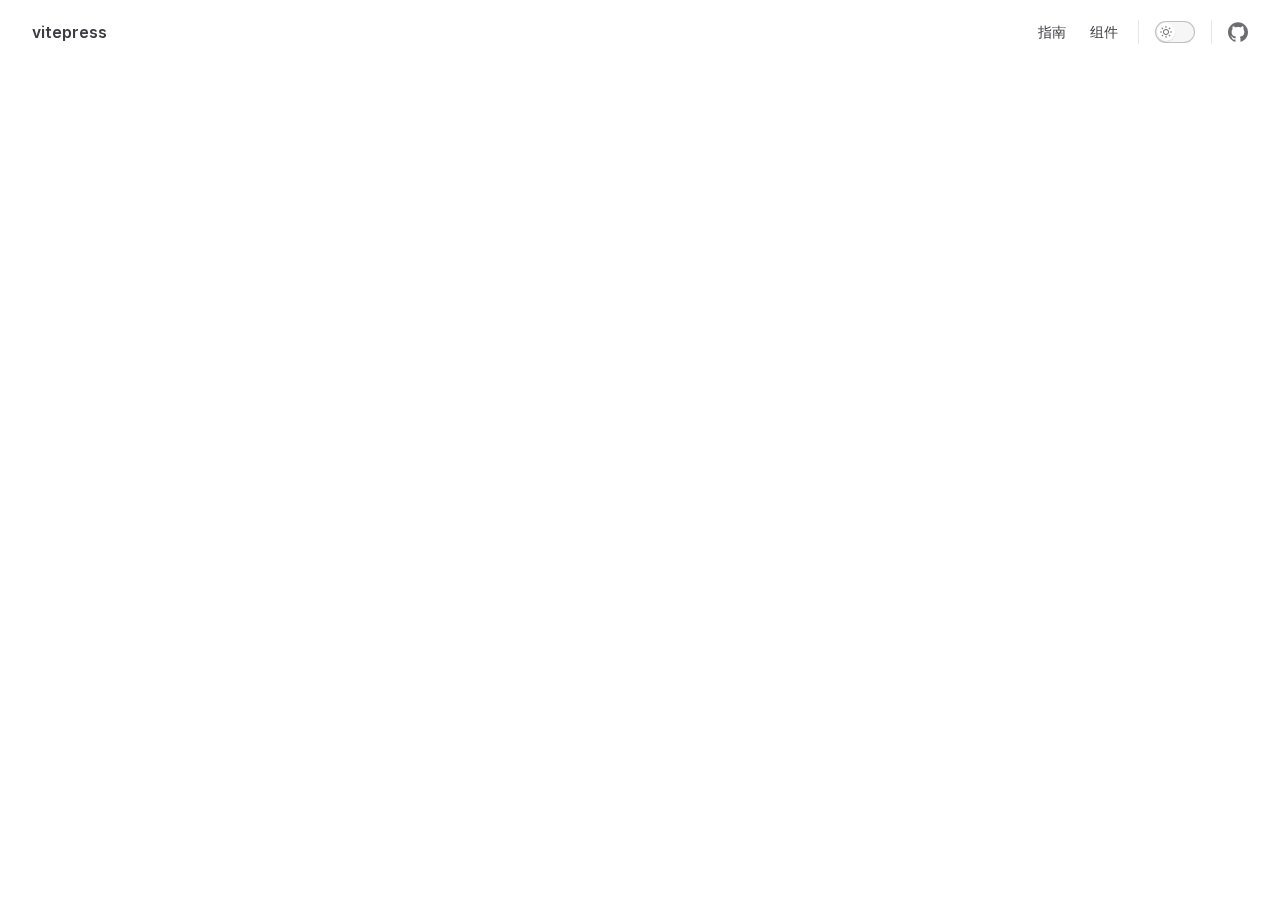
==== index.html @ 593ed526 "first commit" ====
<!DOCTYPE html>
<html lang="en-US" dir="ltr">
  <head>
    <meta charset="utf-8">
    <meta name="viewport" content="width=device-width,initial-scale=1">
    <title>VitePress | VitePress</title>
    <meta name="description" content="A VitePress site">
    <link rel="preload stylesheet" href="/assets/style.0db91c83.css" as="style">
    <script type="module" src="/assets/app.d8170388.js"></script>
    <link rel="preload" href="/assets/inter-roman-latin.2ed14f66.woff2" as="font" type="font/woff2" crossorigin="">
  <link rel="modulepreload" href="/assets/chunks/framework.3ec00e2b.js">
  <link rel="modulepreload" href="/assets/chunks/theme.56d67477.js">
  <link rel="modulepreload" href="/assets/index.md.ff7da983.lean.js">
  <script id="check-dark-light">(()=>{const e=localStorage.getItem("vitepress-theme-appearance")||"",a=window.matchMedia("(prefers-color-scheme: dark)").matches;(!e||e==="auto"?a:e==="dark")&&document.documentElement.classList.add("dark")})();</script>
  </head>
  <body>
    <div id="app"><div class="Layout" data-v-1e6bf26d><!--[--><!--]--><!--[--><span tabindex="-1" data-v-38b341a5></span><a href="#VPContent" class="VPSkipLink visually-hidden" data-v-38b341a5> Skip to content </a><!--]--><!----><header class="VPNav" data-v-1e6bf26d data-v-ae73334c><div class="VPNavBar" data-v-ae73334c data-v-9e645b9d><div class="container" data-v-9e645b9d><div class="title" data-v-9e645b9d><div class="VPNavBarTitle" data-v-9e645b9d data-v-da77b0cc><a class="title" href="/" data-v-da77b0cc><!--[--><!--]--><!----><!--[-->vitepress<!--]--><!--[--><!--]--></a></div></div><div class="content" data-v-9e645b9d><div class="curtain" data-v-9e645b9d></div><div class="content-body" data-v-9e645b9d><!--[--><!--]--><div class="VPNavBarSearch search" style="--vp-meta-key:&#39;Meta&#39;;" data-v-9e645b9d><!----></div><nav aria-labelledby="main-nav-aria-label" class="VPNavBarMenu menu" data-v-9e645b9d data-v-303420e3><span id="main-nav-aria-label" class="visually-hidden" data-v-303420e3>Main Navigation</span><!--[--><!--[--><a class="VPLink link VPNavBarMenuLink" href="/guild/installation.html" tabindex="0" data-v-303420e3 data-v-f3575ba5><!--[-->指南<!--]--></a><!--]--><!--[--><a class="VPLink link VPNavBarMenuLink" href="/components/button/" tabindex="0" data-v-303420e3 data-v-f3575ba5><!--[-->组件<!--]--></a><!--]--><!--]--></nav><!----><div class="VPNavBarAppearance appearance" data-v-9e645b9d data-v-743cb8e9><button class="VPSwitch VPSwitchAppearance" type="button" role="switch" title="toggle dark mode" aria-checked="false" data-v-743cb8e9 data-v-7c6d67ab data-v-5b422b1e><span class="check" data-v-5b422b1e><span class="icon" data-v-5b422b1e><!--[--><svg xmlns="http://www.w3.org/2000/svg" aria-hidden="true" focusable="false" viewbox="0 0 24 24" class="sun" data-v-7c6d67ab><path d="M12,18c-3.3,0-6-2.7-6-6s2.7-6,6-6s6,2.7,6,6S15.3,18,12,18zM12,8c-2.2,0-4,1.8-4,4c0,2.2,1.8,4,4,4c2.2,0,4-1.8,4-4C16,9.8,14.2,8,12,8z"></path><path d="M12,4c-0.6,0-1-0.4-1-1V1c0-0.6,0.4-1,1-1s1,0.4,1,1v2C13,3.6,12.6,4,12,4z"></path><path d="M12,24c-0.6,0-1-0.4-1-1v-2c0-0.6,0.4-1,1-1s1,0.4,1,1v2C13,23.6,12.6,24,12,24z"></path><path d="M5.6,6.6c-0.3,0-0.5-0.1-0.7-0.3L3.5,4.9c-0.4-0.4-0.4-1,0-1.4s1-0.4,1.4,0l1.4,1.4c0.4,0.4,0.4,1,0,1.4C6.2,6.5,5.9,6.6,5.6,6.6z"></path><path d="M19.8,20.8c-0.3,0-0.5-0.1-0.7-0.3l-1.4-1.4c-0.4-0.4-0.4-1,0-1.4s1-0.4,1.4,0l1.4,1.4c0.4,0.4,0.4,1,0,1.4C20.3,20.7,20,20.8,19.8,20.8z"></path><path d="M3,13H1c-0.6,0-1-0.4-1-1s0.4-1,1-1h2c0.6,0,1,0.4,1,1S3.6,13,3,13z"></path><path d="M23,13h-2c-0.6,0-1-0.4-1-1s0.4-1,1-1h2c0.6,0,1,0.4,1,1S23.6,13,23,13z"></path><path d="M4.2,20.8c-0.3,0-0.5-0.1-0.7-0.3c-0.4-0.4-0.4-1,0-1.4l1.4-1.4c0.4-0.4,1-0.4,1.4,0s0.4,1,0,1.4l-1.4,1.4C4.7,20.7,4.5,20.8,4.2,20.8z"></path><path d="M18.4,6.6c-0.3,0-0.5-0.1-0.7-0.3c-0.4-0.4-0.4-1,0-1.4l1.4-1.4c0.4-0.4,1-0.4,1.4,0s0.4,1,0,1.4l-1.4,1.4C18.9,6.5,18.6,6.6,18.4,6.6z"></path></svg><svg xmlns="http://www.w3.org/2000/svg" aria-hidden="true" focusable="false" viewbox="0 0 24 24" class="moon" data-v-7c6d67ab><path d="M12.1,22c-0.3,0-0.6,0-0.9,0c-5.5-0.5-9.5-5.4-9-10.9c0.4-4.8,4.2-8.6,9-9c0.4,0,0.8,0.2,1,0.5c0.2,0.3,0.2,0.8-0.1,1.1c-2,2.7-1.4,6.4,1.3,8.4c2.1,1.6,5,1.6,7.1,0c0.3-0.2,0.7-0.3,1.1-0.1c0.3,0.2,0.5,0.6,0.5,1c-0.2,2.7-1.5,5.1-3.6,6.8C16.6,21.2,14.4,22,12.1,22zM9.3,4.4c-2.9,1-5,3.6-5.2,6.8c-0.4,4.4,2.8,8.3,7.2,8.7c2.1,0.2,4.2-0.4,5.8-1.8c1.1-0.9,1.9-2.1,2.4-3.4c-2.5,0.9-5.3,0.5-7.5-1.1C9.2,11.4,8.1,7.7,9.3,4.4z"></path></svg><!--]--></span></span></button></div><div class="VPSocialLinks VPNavBarSocialLinks social-links" data-v-9e645b9d data-v-ddefbe2a data-v-93d12c97><!--[--><a class="VPSocialLink" href="https://github.com/qddidi/easyest" aria-label="github" target="_blank" rel="noopener" data-v-93d12c97 data-v-6df1c435><svg role="img" viewBox="0 0 24 24" xmlns="http://www.w3.org/2000/svg"><title>GitHub</title><path d="M12 .297c-6.63 0-12 5.373-12 12 0 5.303 3.438 9.8 8.205 11.385.6.113.82-.258.82-.577 0-.285-.01-1.04-.015-2.04-3.338.724-4.042-1.61-4.042-1.61C4.422 18.07 3.633 17.7 3.633 17.7c-1.087-.744.084-.729.084-.729 1.205.084 1.838 1.236 1.838 1.236 1.07 1.835 2.809 1.305 3.495.998.108-.776.417-1.305.76-1.605-2.665-.3-5.466-1.332-5.466-5.93 0-1.31.465-2.38 1.235-3.22-.135-.303-.54-1.523.105-3.176 0 0 1.005-.322 3.3 1.23.96-.267 1.98-.399 3-.405 1.02.006 2.04.138 3 .405 2.28-1.552 3.285-1.23 3.285-1.23.645 1.653.24 2.873.12 3.176.765.84 1.23 1.91 1.23 3.22 0 4.61-2.805 5.625-5.475 5.92.42.36.81 1.096.81 2.22 0 1.606-.015 2.896-.015 3.286 0 .315.21.69.825.57C20.565 22.092 24 17.592 24 12.297c0-6.627-5.373-12-12-12"/></svg></a><!--]--></div><div class="VPFlyout VPNavBarExtra extra" data-v-9e645b9d data-v-5c5f045f data-v-e8a75904><button type="button" class="button" aria-haspopup="true" aria-expanded="false" aria-label="extra navigation" data-v-e8a75904><svg xmlns="http://www.w3.org/2000/svg" aria-hidden="true" focusable="false" viewbox="0 0 24 24" class="icon" data-v-e8a75904><circle cx="12" cy="12" r="2"></circle><circle cx="19" cy="12" r="2"></circle><circle cx="5" cy="12" r="2"></circle></svg></button><div class="menu" data-v-e8a75904><div class="VPMenu" data-v-e8a75904 data-v-69b8e207><!----><!--[--><!--[--><!----><div class="group" data-v-5c5f045f><div class="item appearance" data-v-5c5f045f><p class="label" data-v-5c5f045f>Appearance</p><div class="appearance-action" data-v-5c5f045f><button class="VPSwitch VPSwitchAppearance" type="button" role="switch" title="toggle dark mode" aria-checked="false" data-v-5c5f045f data-v-7c6d67ab data-v-5b422b1e><span class="check" data-v-5b422b1e><span class="icon" data-v-5b422b1e><!--[--><svg xmlns="http://www.w3.org/2000/svg" aria-hidden="true" focusable="false" viewbox="0 0 24 24" class="sun" data-v-7c6d67ab><path d="M12,18c-3.3,0-6-2.7-6-6s2.7-6,6-6s6,2.7,6,6S15.3,18,12,18zM12,8c-2.2,0-4,1.8-4,4c0,2.2,1.8,4,4,4c2.2,0,4-1.8,4-4C16,9.8,14.2,8,12,8z"></path><path d="M12,4c-0.6,0-1-0.4-1-1V1c0-0.6,0.4-1,1-1s1,0.4,1,1v2C13,3.6,12.6,4,12,4z"></path><path d="M12,24c-0.6,0-1-0.4-1-1v-2c0-0.6,0.4-1,1-1s1,0.4,1,1v2C13,23.6,12.6,24,12,24z"></path><path d="M5.6,6.6c-0.3,0-0.5-0.1-0.7-0.3L3.5,4.9c-0.4-0.4-0.4-1,0-1.4s1-0.4,1.4,0l1.4,1.4c0.4,0.4,0.4,1,0,1.4C6.2,6.5,5.9,6.6,5.6,6.6z"></path><path d="M19.8,20.8c-0.3,0-0.5-0.1-0.7-0.3l-1.4-1.4c-0.4-0.4-0.4-1,0-1.4s1-0.4,1.4,0l1.4,1.4c0.4,0.4,0.4,1,0,1.4C20.3,20.7,20,20.8,19.8,20.8z"></path><path d="M3,13H1c-0.6,0-1-0.4-1-1s0.4-1,1-1h2c0.6,0,1,0.4,1,1S3.6,13,3,13z"></path><path d="M23,13h-2c-0.6,0-1-0.4-1-1s0.4-1,1-1h2c0.6,0,1,0.4,1,1S23.6,13,23,13z"></path><path d="M4.2,20.8c-0.3,0-0.5-0.1-0.7-0.3c-0.4-0.4-0.4-1,0-1.4l1.4-1.4c0.4-0.4,1-0.4,1.4,0s0.4,1,0,1.4l-1.4,1.4C4.7,20.7,4.5,20.8,4.2,20.8z"></path><path d="M18.4,6.6c-0.3,0-0.5-0.1-0.7-0.3c-0.4-0.4-0.4-1,0-1.4l1.4-1.4c0.4-0.4,1-0.4,1.4,0s0.4,1,0,1.4l-1.4,1.4C18.9,6.5,18.6,6.6,18.4,6.6z"></path></svg><svg xmlns="http://www.w3.org/2000/svg" aria-hidden="true" focusable="false" viewbox="0 0 24 24" class="moon" data-v-7c6d67ab><path d="M12.1,22c-0.3,0-0.6,0-0.9,0c-5.5-0.5-9.5-5.4-9-10.9c0.4-4.8,4.2-8.6,9-9c0.4,0,0.8,0.2,1,0.5c0.2,0.3,0.2,0.8-0.1,1.1c-2,2.7-1.4,6.4,1.3,8.4c2.1,1.6,5,1.6,7.1,0c0.3-0.2,0.7-0.3,1.1-0.1c0.3,0.2,0.5,0.6,0.5,1c-0.2,2.7-1.5,5.1-3.6,6.8C16.6,21.2,14.4,22,12.1,22zM9.3,4.4c-2.9,1-5,3.6-5.2,6.8c-0.4,4.4,2.8,8.3,7.2,8.7c2.1,0.2,4.2-0.4,5.8-1.8c1.1-0.9,1.9-2.1,2.4-3.4c-2.5,0.9-5.3,0.5-7.5-1.1C9.2,11.4,8.1,7.7,9.3,4.4z"></path></svg><!--]--></span></span></button></div></div></div><div class="group" data-v-5c5f045f><div class="item social-links" data-v-5c5f045f><div class="VPSocialLinks social-links-list" data-v-5c5f045f data-v-93d12c97><!--[--><a class="VPSocialLink" href="https://github.com/qddidi/easyest" aria-label="github" target="_blank" rel="noopener" data-v-93d12c97 data-v-6df1c435><svg role="img" viewBox="0 0 24 24" xmlns="http://www.w3.org/2000/svg"><title>GitHub</title><path d="M12 .297c-6.63 0-12 5.373-12 12 0 5.303 3.438 9.8 8.205 11.385.6.113.82-.258.82-.577 0-.285-.01-1.04-.015-2.04-3.338.724-4.042-1.61-4.042-1.61C4.422 18.07 3.633 17.7 3.633 17.7c-1.087-.744.084-.729.084-.729 1.205.084 1.838 1.236 1.838 1.236 1.07 1.835 2.809 1.305 3.495.998.108-.776.417-1.305.76-1.605-2.665-.3-5.466-1.332-5.466-5.93 0-1.31.465-2.38 1.235-3.22-.135-.303-.54-1.523.105-3.176 0 0 1.005-.322 3.3 1.23.96-.267 1.98-.399 3-.405 1.02.006 2.04.138 3 .405 2.28-1.552 3.285-1.23 3.285-1.23.645 1.653.24 2.873.12 3.176.765.84 1.23 1.91 1.23 3.22 0 4.61-2.805 5.625-5.475 5.92.42.36.81 1.096.81 2.22 0 1.606-.015 2.896-.015 3.286 0 .315.21.69.825.57C20.565 22.092 24 17.592 24 12.297c0-6.627-5.373-12-12-12"/></svg></a><!--]--></div></div></div><!--]--><!--]--></div></div></div><!--[--><!--]--><button type="button" class="VPNavBarHamburger hamburger" aria-label="mobile navigation" aria-expanded="false" aria-controls="VPNavScreen" data-v-9e645b9d data-v-eebb7bb2><span class="container" data-v-eebb7bb2><span class="top" data-v-eebb7bb2></span><span class="middle" data-v-eebb7bb2></span><span class="bottom" data-v-eebb7bb2></span></span></button></div></div></div></div><!----></header><!----><!----><div class="VPContent" id="VPContent" data-v-1e6bf26d data-v-b0b9d9bc><div class="VPDoc has-aside" data-v-b0b9d9bc data-v-004f997a><!--[--><!--]--><div class="container" data-v-004f997a><div class="aside" data-v-004f997a><div class="aside-curtain" data-v-004f997a></div><div class="aside-container" data-v-004f997a><div class="aside-content" data-v-004f997a><div class="VPDocAside" data-v-004f997a data-v-bcae303e><!--[--><!--]--><!--[--><!--]--><div class="VPDocAsideOutline" data-v-bcae303e data-v-31fff4ac><div class="content" data-v-31fff4ac><div class="outline-marker" data-v-31fff4ac></div><div class="outline-title" data-v-31fff4ac>On this page</div><nav aria-labelledby="doc-outline-aria-label" data-v-31fff4ac><span class="visually-hidden" id="doc-outline-aria-label" data-v-31fff4ac> Table of Contents for current page </span><ul class="root" data-v-31fff4ac data-v-a61e6e62><!--[--><!--]--></ul></nav></div></div><!--[--><!--]--><div class="spacer" data-v-bcae303e></div><!--[--><!--]--><!----><!--[--><!--]--><!--[--><!--]--></div></div></div></div><div class="content" data-v-004f997a><div class="content-container" data-v-004f997a><!--[--><!--]--><!----><main class="main" data-v-004f997a><div style="position:relative;" class="vp-doc _index" data-v-004f997a><div></div></div></main><footer class="VPDocFooter" data-v-004f997a data-v-b1ff0359><!--[--><!--]--><!----><!----></footer><!--[--><!--]--></div></div></div><!--[--><!--]--></div></div><!----><!--[--><!--]--></div></div>
    <script>__VP_HASH_MAP__ = JSON.parse("{\"index.md\":\"ff7da983\",\"guild_installation.md\":\"3c6a5488\",\"components_button_index.md\":\"575732df\"}")
__VP_SITE_DATA__ = JSON.parse("{\"lang\":\"en-US\",\"dir\":\"ltr\",\"title\":\"VitePress\",\"description\":\"A VitePress site\",\"base\":\"/\",\"head\":[],\"appearance\":true,\"themeConfig\":{\"siteTitle\":\"vitepress\",\"nav\":[{\"text\":\"指南\",\"link\":\"/guild/installation\"},{\"text\":\"组件\",\"link\":\"/components/button/\"}],\"socialLinks\":[{\"icon\":\"github\",\"link\":\"https://github.com/qddidi/easyest\"}],\"sidebar\":{\"/guild/\":[{\"text\":\"基础\",\"items\":[{\"text\":\"安装\",\"link\":\"/guild/installation\"},{\"text\":\"快速开始\",\"link\":\"/guild/quickstart\"}]},{\"text\":\"进阶\",\"items\":[{\"text\":\"xx\",\"link\":\"/xx\"}]}],\"/components/\":[{\"text\":\"基础组件\",\"items\":[{\"text\":\"Button\",\"link\":\"/components/button\"}]}]}},\"locales\":{},\"scrollOffset\":90,\"cleanUrls\":false}")</script>
    
  </body>
</html>
---- assets/style.0db91c83.css ----
@font-face{font-family:Inter var;font-weight:100 900;font-display:swap;font-style:normal;font-named-instance:"Regular";src:url(/assets/inter-roman-cyrillic.5f2c6c8c.woff2) format("woff2");unicode-range:U+0301,U+0400-045F,U+0490-0491,U+04B0-04B1,U+2116}@font-face{font-family:Inter var;font-weight:100 900;font-display:swap;font-style:normal;font-named-instance:"Regular";src:url(/assets/inter-roman-cyrillic-ext.e75737ce.woff2) format("woff2");unicode-range:U+0460-052F,U+1C80-1C88,U+20B4,U+2DE0-2DFF,U+A640-A69F,U+FE2E-FE2F}@font-face{font-family:Inter var;font-weight:100 900;font-display:swap;font-style:normal;font-named-instance:"Regular";src:url(/assets/inter-roman-greek.d5a6d92a.woff2) format("woff2");unicode-range:U+0370-03FF}@font-face{font-family:Inter var;font-weight:100 900;font-display:swap;font-style:normal;font-named-instance:"Regular";src:url(/assets/inter-roman-greek-ext.ab0619bc.woff2) format("woff2");unicode-range:U+1F00-1FFF}@font-face{font-family:Inter var;font-weight:100 900;font-display:swap;font-style:normal;font-named-instance:"Regular";src:url(/assets/inter-roman-latin.2ed14f66.woff2) format("woff2");unicode-range:U+0000-00FF,U+0131,U+0152-0153,U+02BB-02BC,U+02C6,U+02DA,U+02DC,U+2000-206F,U+2074,U+20AC,U+2122,U+2191,U+2193,U+2212,U+2215,U+FEFF,U+FFFD}@font-face{font-family:Inter var;font-weight:100 900;font-display:swap;font-style:normal;font-named-instance:"Regular";src:url(/assets/inter-roman-latin-ext.0030eebd.woff2) format("woff2");unicode-range:U+0100-024F,U+0259,U+1E00-1EFF,U+2020,U+20A0-20AB,U+20AD-20CF,U+2113,U+2C60-2C7F,U+A720-A7FF}@font-face{font-family:Inter var;font-weight:100 900;font-display:swap;font-style:normal;font-named-instance:"Regular";src:url(/assets/inter-roman-vietnamese.14ce25a6.woff2) format("woff2");unicode-range:U+0102-0103,U+0110-0111,U+0128-0129,U+0168-0169,U+01A0-01A1,U+01AF-01B0,U+1EA0-1EF9,U+20AB}@font-face{font-family:Inter var;font-weight:100 900;font-display:swap;font-style:italic;font-named-instance:"Italic";src:url(/assets/inter-italic-cyrillic.ea42a392.woff2) format("woff2");unicode-range:U+0301,U+0400-045F,U+0490-0491,U+04B0-04B1,U+2116}@font-face{font-family:Inter var;font-weight:100 900;font-display:swap;font-style:italic;font-named-instance:"Italic";src:url(/assets/inter-italic-cyrillic-ext.33bd5a8e.woff2) format("woff2");unicode-range:U+0460-052F,U+1C80-1C88,U+20B4,U+2DE0-2DFF,U+A640-A69F,U+FE2E-FE2F}@font-face{font-family:Inter var;font-weight:100 900;font-display:swap;font-style:italic;font-named-instance:"Italic";src:url(/assets/inter-italic-greek.8f4463c4.woff2) format("woff2");unicode-range:U+0370-03FF}@font-face{font-family:Inter var;font-weight:100 900;font-display:swap;font-style:italic;font-named-instance:"Italic";src:url(/assets/inter-italic-greek-ext.4fbe9427.woff2) format("woff2");unicode-range:U+1F00-1FFF}@font-face{font-family:Inter var;font-weight:100 900;font-display:swap;font-style:italic;font-named-instance:"Italic";src:url(/assets/inter-italic-latin.bd3b6f56.woff2) format("woff2");unicode-range:U+0000-00FF,U+0131,U+0152-0153,U+02BB-02BC,U+02C6,U+02DA,U+02DC,U+2000-206F,U+2074,U+20AC,U+2122,U+2191,U+2193,U+2212,U+2215,U+FEFF,U+FFFD}@font-face{font-family:Inter var;font-weight:100 900;font-display:swap;font-style:italic;font-named-instance:"Italic";src:url(/assets/inter-italic-latin-ext.bd8920cc.woff2) format("woff2");unicode-range:U+0100-024F,U+0259,U+1E00-1EFF,U+2020,U+20A0-20AB,U+20AD-20CF,U+2113,U+2C60-2C7F,U+A720-A7FF}@font-face{font-family:Inter var;font-weight:100 900;font-display:swap;font-style:italic;font-named-instance:"Italic";src:url(/assets/inter-italic-vietnamese.6ce511fb.woff2) format("woff2");unicode-range:U+0102-0103,U+0110-0111,U+0128-0129,U+0168-0169,U+01A0-01A1,U+01AF-01B0,U+1EA0-1EF9,U+20AB}@font-face{font-family:Chinese Quotes;src:local("PingFang SC Regular"),local("PingFang SC"),local("SimHei"),local("Source Han Sans SC");unicode-range:U+2018,U+2019,U+201C,U+201D}:root{--vp-c-white: #ffffff;--vp-c-black: #000000;--vp-c-gray: #8e8e93;--vp-c-text-light-1: rgba(60, 60, 67);--vp-c-text-light-2: rgba(60, 60, 67, .75);--vp-c-text-light-3: rgba(60, 60, 67, .33);--vp-c-text-dark-1: rgba(255, 255, 245, .86);--vp-c-text-dark-2: rgba(235, 235, 245, .6);--vp-c-text-dark-3: rgba(235, 235, 245, .38);--vp-c-green: #10b981;--vp-c-green-light: #34d399;--vp-c-green-lighter: #6ee7b7;--vp-c-green-dark: #059669;--vp-c-green-darker: #047857;--vp-c-green-dimm-1: rgba(16, 185, 129, .05);--vp-c-green-dimm-2: rgba(16, 185, 129, .2);--vp-c-green-dimm-3: rgba(16, 185, 129, .5);--vp-c-yellow: #d97706;--vp-c-yellow-light: #f59e0b;--vp-c-yellow-lighter: #fbbf24;--vp-c-yellow-dark: #b45309;--vp-c-yellow-darker: #92400e;--vp-c-yellow-dimm-1: rgba(234, 179, 8, .05);--vp-c-yellow-dimm-2: rgba(234, 179, 8, .2);--vp-c-yellow-dimm-3: rgba(234, 179, 8, .5);--vp-c-red: #f43f5e;--vp-c-red-light: #fb7185;--vp-c-red-lighter: #fda4af;--vp-c-red-dark: #e11d48;--vp-c-red-darker: #be123c;--vp-c-red-dimm-1: rgba(244, 63, 94, .05);--vp-c-red-dimm-2: rgba(244, 63, 94, .2);--vp-c-red-dimm-3: rgba(244, 63, 94, .5);--vp-c-sponsor: #db2777}:root{--vp-c-bg: #ffffff;--vp-c-bg-elv: #ffffff;--vp-c-bg-elv-up: #ffffff;--vp-c-bg-elv-down: #f6f6f7;--vp-c-bg-elv-mute: #f6f6f7;--vp-c-bg-soft: #f6f6f7;--vp-c-bg-soft-up: #f9f9fa;--vp-c-bg-soft-down: #e3e3e5;--vp-c-bg-soft-mute: #e3e3e5;--vp-c-bg-alt: #f6f6f7;--vp-c-border: rgba(60, 60, 67, .29);--vp-c-divider: rgba(60, 60, 67, .12);--vp-c-gutter: rgba(60, 60, 67, .12);--vp-c-neutral: var(--vp-c-black);--vp-c-neutral-inverse: var(--vp-c-white);--vp-c-text-1: var(--vp-c-text-light-1);--vp-c-text-2: var(--vp-c-text-light-2);--vp-c-text-3: var(--vp-c-text-light-3);--vp-c-text-inverse-1: var(--vp-c-text-dark-1);--vp-c-text-inverse-2: var(--vp-c-text-dark-2);--vp-c-text-inverse-3: var(--vp-c-text-dark-3);--vp-c-text-code: #476582;--vp-c-brand: var(--vp-c-green);--vp-c-brand-light: var(--vp-c-green-light);--vp-c-brand-lighter: var(--vp-c-green-lighter);--vp-c-brand-dark: var(--vp-c-green-dark);--vp-c-brand-darker: var(--vp-c-green-darker);--vp-c-mute: #f6f6f7;--vp-c-mute-light: #f9f9fc;--vp-c-mute-lighter: #ffffff;--vp-c-mute-dark: #e3e3e5;--vp-c-mute-darker: #d7d7d9}.dark{--vp-c-bg: #1e1e20;--vp-c-bg-elv: #252529;--vp-c-bg-elv-up: #313136;--vp-c-bg-elv-down: #1e1e20;--vp-c-bg-elv-mute: #313136;--vp-c-bg-soft: #252529;--vp-c-bg-soft-up: #313136;--vp-c-bg-soft-down: #1e1e20;--vp-c-bg-soft-mute: #313136;--vp-c-bg-alt: #161618;--vp-c-border: rgba(82, 82, 89, .68);--vp-c-divider: rgba(82, 82, 89, .32);--vp-c-gutter: #000000;--vp-c-neutral: var(--vp-c-white);--vp-c-neutral-inverse: var(--vp-c-black);--vp-c-text-1: var(--vp-c-text-dark-1);--vp-c-text-2: var(--vp-c-text-dark-2);--vp-c-text-3: var(--vp-c-text-dark-3);--vp-c-text-inverse-1: var(--vp-c-text-light-1);--vp-c-text-inverse-2: var(--vp-c-text-light-2);--vp-c-text-inverse-3: var(--vp-c-text-light-3);--vp-c-text-code: #c9def1;--vp-c-mute: #313136;--vp-c-mute-light: #3a3a3c;--vp-c-mute-lighter: #505053;--vp-c-mute-dark: #2c2c30;--vp-c-mute-darker: #252529}:root{--vp-font-family-base: "Chinese Quotes", "Inter var", "Inter", ui-sans-serif, system-ui, -apple-system, BlinkMacSystemFont, "Segoe UI", Roboto, "Helvetica Neue", Helvetica, Arial, "Noto Sans", sans-serif, "Apple Color Emoji", "Segoe UI Emoji", "Segoe UI Symbol", "Noto Color Emoji";--vp-font-family-mono: ui-monospace, SFMono-Regular, "SF Mono", Menlo, Monaco, Consolas, "Liberation Mono", "Courier New", monospace}:root{--vp-shadow-1: 0 1px 2px rgba(0, 0, 0, .04), 0 1px 2px rgba(0, 0, 0, .06);--vp-shadow-2: 0 3px 12px rgba(0, 0, 0, .07), 0 1px 4px rgba(0, 0, 0, .07);--vp-shadow-3: 0 12px 32px rgba(0, 0, 0, .1), 0 2px 6px rgba(0, 0, 0, .08);--vp-shadow-4: 0 14px 44px rgba(0, 0, 0, .12), 0 3px 9px rgba(0, 0, 0, .12);--vp-shadow-5: 0 18px 56px rgba(0, 0, 0, .16), 0 4px 12px rgba(0, 0, 0, .16)}:root{--vp-z-index-local-nav: 10;--vp-z-index-nav: 20;--vp-z-index-layout-top: 30;--vp-z-index-backdrop: 40;--vp-z-index-sidebar: 50;--vp-z-index-footer: 60}:root{--vp-icon-copy: url("data:image/svg+xml,%3Csvg xmlns='http://www.w3.org/2000/svg' fill='none' height='20' width='20' stroke='rgba(128,128,128,1)' stroke-width='2' viewBox='0 0 24 24'%3E%3Cpath stroke-linecap='round' stroke-linejoin='round' d='M9 5H7a2 2 0 0 0-2 2v12a2 2 0 0 0 2 2h10a2 2 0 0 0 2-2V7a2 2 0 0 0-2-2h-2M9 5a2 2 0 0 0 2 2h2a2 2 0 0 0 2-2M9 5a2 2 0 0 1 2-2h2a2 2 0 0 1 2 2'/%3E%3C/svg%3E");--vp-icon-copied: url("data:image/svg+xml,%3Csvg xmlns='http://www.w3.org/2000/svg' fill='none' height='20' width='20' stroke='rgba(128,128,128,1)' stroke-width='2' viewBox='0 0 24 24'%3E%3Cpath stroke-linecap='round' stroke-linejoin='round' d='M9 5H7a2 2 0 0 0-2 2v12a2 2 0 0 0 2 2h10a2 2 0 0 0 2-2V7a2 2 0 0 0-2-2h-2M9 5a2 2 0 0 0 2 2h2a2 2 0 0 0 2-2M9 5a2 2 0 0 1 2-2h2a2 2 0 0 1 2 2m-6 9 2 2 4-4'/%3E%3C/svg%3E")}:root{--vp-layout-max-width: 1440px}:root{--vp-header-anchor-symbol: "#"}:root{--vp-code-line-height: 1.7;--vp-code-font-size: .875em;--vp-c-code-dimm: var(--vp-c-text-dark-3);--vp-code-block-color: var(--vp-c-text-dark-1);--vp-code-block-bg: #292b30;--vp-code-block-bg-light: #1e1e20;--vp-code-block-divider-color: #000000;--vp-code-line-highlight-color: rgba(0, 0, 0, .5);--vp-code-line-number-color: var(--vp-c-code-dimm);--vp-code-line-diff-add-color: var(--vp-c-green-dimm-2);--vp-code-line-diff-add-symbol-color: var(--vp-c-green);--vp-code-line-diff-remove-color: var(--vp-c-red-dimm-2);--vp-code-line-diff-remove-symbol-color: var(--vp-c-red);--vp-code-line-warning-color: var(--vp-c-yellow-dimm-2);--vp-code-line-error-color: var(--vp-c-red-dimm-2);--vp-code-copy-code-border-color: transparent;--vp-code-copy-code-bg: var(--vp-code-block-bg-light);--vp-code-copy-code-hover-border-color: var(--vp-c-divider);--vp-code-copy-code-hover-bg: var(--vp-code-block-bg-light);--vp-code-copy-code-active-text: var(--vp-c-text-dark-2);--vp-code-tab-divider: var(--vp-code-block-divider-color);--vp-code-tab-text-color: var(--vp-c-text-dark-2);--vp-code-tab-bg: var(--vp-code-block-bg);--vp-code-tab-hover-text-color: var(--vp-c-text-dark-1);--vp-code-tab-active-text-color: var(--vp-c-text-dark-1);--vp-code-tab-active-bar-color: var(--vp-c-brand)}.dark{--vp-code-block-bg: #161618}:root:not(.dark) .vp-adaptive-theme{--vp-c-code-dimm: var(--vp-c-text-2);--vp-code-block-color: var(--vp-c-text-1);--vp-code-block-bg: #f8f8f8;--vp-code-block-divider-color: var(--vp-c-divider);--vp-code-line-highlight-color: #ececec;--vp-code-line-number-color: var(--vp-c-code-dimm);--vp-code-copy-code-bg: #e2e2e2;--vp-code-copy-code-hover-bg: #dcdcdc;--vp-code-copy-code-active-text: var(--vp-c-text-2);--vp-code-tab-divider: var(--vp-c-divider);--vp-code-tab-text-color: var(--vp-c-text-2);--vp-code-tab-bg: var(--vp-code-block-bg);--vp-code-tab-hover-text-color: var(--vp-c-text-1);--vp-code-tab-active-text-color: var(--vp-c-text-1)}:root{--vp-button-brand-border: var(--vp-c-brand-lighter);--vp-button-brand-text: var(--vp-c-white);--vp-button-brand-bg: var(--vp-c-brand);--vp-button-brand-hover-border: var(--vp-c-brand-lighter);--vp-button-brand-hover-text: var(--vp-c-white);--vp-button-brand-hover-bg: var(--vp-c-brand-dark);--vp-button-brand-active-border: var(--vp-c-brand-lighter);--vp-button-brand-active-text: var(--vp-c-white);--vp-button-brand-active-bg: var(--vp-c-brand-darker);--vp-button-alt-border: var(--vp-c-border);--vp-button-alt-text: var(--vp-c-neutral);--vp-button-alt-bg: var(--vp-c-mute);--vp-button-alt-hover-border: var(--vp-c-border);--vp-button-alt-hover-text: var(--vp-c-neutral);--vp-button-alt-hover-bg: var(--vp-c-mute-dark);--vp-button-alt-active-border: var(--vp-c-border);--vp-button-alt-active-text: var(--vp-c-neutral);--vp-button-alt-active-bg: var(--vp-c-mute-darker);--vp-button-sponsor-border: var(--vp-c-gray-light-3);--vp-button-sponsor-text: var(--vp-c-text-light-2);--vp-button-sponsor-bg: transparent;--vp-button-sponsor-hover-border: var(--vp-c-sponsor);--vp-button-sponsor-hover-text: var(--vp-c-sponsor);--vp-button-sponsor-hover-bg: transparent;--vp-button-sponsor-active-border: var(--vp-c-sponsor);--vp-button-sponsor-active-text: var(--vp-c-sponsor);--vp-button-sponsor-active-bg: transparent}.dark{--vp-button-sponsor-border: var(--vp-c-gray-dark-1);--vp-button-sponsor-text: var(--vp-c-text-dark-2)}:root{--vp-custom-block-font-size: 14px;--vp-custom-block-code-font-size: 13px;--vp-custom-block-info-border: var(--vp-c-border);--vp-custom-block-info-text: var(--vp-c-text-2);--vp-custom-block-info-bg: var(--vp-c-bg-soft-up);--vp-custom-block-info-code-bg: var(--vp-c-bg-soft);--vp-custom-block-tip-border: var(--vp-c-green);--vp-custom-block-tip-text: var(--vp-c-green-dark);--vp-custom-block-tip-bg: var(--vp-c-bg-soft-up);--vp-custom-block-tip-code-bg: var(--vp-c-bg-soft);--vp-custom-block-warning-border: var(--vp-c-yellow);--vp-custom-block-warning-text: var(--vp-c-yellow);--vp-custom-block-warning-bg: var(--vp-c-bg-soft-up);--vp-custom-block-warning-code-bg: var(--vp-c-bg-soft);--vp-custom-block-danger-border: var(--vp-c-red);--vp-custom-block-danger-text: var(--vp-c-red);--vp-custom-block-danger-bg: var(--vp-c-bg-soft-up);--vp-custom-block-danger-code-bg: var(--vp-c-bg-soft);--vp-custom-block-details-border: var(--vp-custom-block-info-border);--vp-custom-block-details-text: var(--vp-custom-block-info-text);--vp-custom-block-details-bg: var(--vp-custom-block-info-bg);--vp-custom-block-details-code-bg: var(--vp-custom-block-details-bg)}:root{--vp-input-border-color: var(--vp-c-border);--vp-input-bg-color: var(--vp-c-bg-alt);--vp-input-hover-border-color: var(--vp-c-gray);--vp-input-switch-bg-color: var(--vp-c-mute)}:root{--vp-nav-height: 64px;--vp-nav-bg-color: var(--vp-c-bg);--vp-nav-screen-bg-color: var(--vp-c-bg)}:root{--vp-local-nav-bg-color: var(--vp-c-bg)}:root{--vp-sidebar-width: 272px;--vp-sidebar-bg-color: var(--vp-c-bg-alt)}:root{--vp-backdrop-bg-color: rgba(0, 0, 0, .6)}:root{--vp-home-hero-name-color: var(--vp-c-brand);--vp-home-hero-name-background: transparent;--vp-home-hero-image-background-image: none;--vp-home-hero-image-filter: none}:root{--vp-badge-info-border: var(--vp-c-border);--vp-badge-info-text: var(--vp-c-text-2);--vp-badge-info-bg: var(--vp-c-bg-soft-up);--vp-badge-tip-border: var(--vp-c-green-dark);--vp-badge-tip-text: var(--vp-c-green);--vp-badge-tip-bg: var(--vp-c-green-dimm-1);--vp-badge-warning-border: var(--vp-c-yellow-dark);--vp-badge-warning-text: var(--vp-c-yellow);--vp-badge-warning-bg: var(--vp-c-yellow-dimm-1);--vp-badge-danger-border: var(--vp-c-red-dark);--vp-badge-danger-text: var(--vp-c-red);--vp-badge-danger-bg: var(--vp-c-red-dimm-1)}:root{--vp-carbon-ads-text-color: var(--vp-c-text-1);--vp-carbon-ads-poweredby-color: var(--vp-c-text-2);--vp-carbon-ads-bg-color: var(--vp-c-bg-soft);--vp-carbon-ads-hover-text-color: var(--vp-c-brand);--vp-carbon-ads-hover-poweredby-color: var(--vp-c-text-1)}:root{--vp-local-search-bg: var(--vp-c-bg);--vp-local-search-result-bg: var(--vp-c-bg);--vp-local-search-result-border: var(--vp-c-divider);--vp-local-search-result-selected-bg: var(--vp-c-bg);--vp-local-search-result-selected-border: var(--vp-c-brand);--vp-local-search-highlight-bg: var(--vp-c-green-lighter);--vp-local-search-highlight-text: var(--vp-c-black)}*,:before,:after{box-sizing:border-box}html{line-height:1.4;font-size:16px;-webkit-text-size-adjust:100%}html.dark{color-scheme:dark}body{margin:0;width:100%;min-width:320px;min-height:100vh;line-height:24px;font-family:var(--vp-font-family-base);font-size:16px;font-weight:400;color:var(--vp-c-text-1);background-color:var(--vp-c-bg);direction:ltr;font-synthesis:style;text-rendering:optimizeLegibility;-webkit-font-smoothing:antialiased;-moz-osx-font-smoothing:grayscale}main{display:block}h1,h2,h3,h4,h5,h6{margin:0;line-height:24px;font-size:16px;font-weight:400}p{margin:0}strong,b{font-weight:600}a,area,button,[role=button],input,label,select,summary,textarea{touch-action:manipulation}a{color:inherit;text-decoration:inherit}ol,ul{list-style:none;margin:0;padding:0}blockquote{margin:0}pre,code,kbd,samp{font-family:var(--vp-font-family-mono)}img,svg,video,canvas,audio,iframe,embed,object{display:block}figure{margin:0}img,video{max-width:100%;height:auto}button,input,optgroup,select,textarea{border:0;padding:0;line-height:inherit;color:inherit}button{padding:0;font-family:inherit;background-color:transparent;background-image:none}button:enabled,[role=button]:enabled{cursor:pointer}button:focus,button:focus-visible{outline:1px dotted;outline:4px auto -webkit-focus-ring-color}button:focus:not(:focus-visible){outline:none!important}input:focus,textarea:focus,select:focus{outline:none}table{border-collapse:collapse}input{background-color:transparent}input:-ms-input-placeholder,textarea:-ms-input-placeholder{color:var(--vp-c-text-3)}input::-ms-input-placeholder,textarea::-ms-input-placeholder{color:var(--vp-c-text-3)}input::placeholder,textarea::placeholder{color:var(--vp-c-text-3)}input::-webkit-outer-spin-button,input::-webkit-inner-spin-button{-webkit-appearance:none;margin:0}input[type=number]{-moz-appearance:textfield}textarea{resize:vertical}select{-webkit-appearance:none}fieldset{margin:0;padding:0}h1,h2,h3,h4,h5,h6,li,p{overflow-wrap:break-word}vite-error-overlay{z-index:9999}.visually-hidden{position:absolute;width:1px;height:1px;white-space:nowrap;clip:rect(0 0 0 0);clip-path:inset(50%);overflow:hidden}.custom-block{border:1px solid transparent;border-radius:8px;padding:16px 16px 8px;line-height:24px;font-size:var(--vp-custom-block-font-size);color:var(--vp-c-text-2)}.custom-block.info{border-color:var(--vp-custom-block-info-border);color:var(--vp-custom-block-info-text);background-color:var(--vp-custom-block-info-bg)}.custom-block.custom-block th,.custom-block.custom-block blockquote>p{font-size:var(--vp-custom-block-font-size);color:inherit}.custom-block.info code{background-color:var(--vp-custom-block-info-code-bg)}.custom-block.tip{border-color:var(--vp-custom-block-tip-border);color:var(--vp-custom-block-tip-text);background-color:var(--vp-custom-block-tip-bg)}.custom-block.tip code{background-color:var(--vp-custom-block-tip-code-bg)}.custom-block.warning{border-color:var(--vp-custom-block-warning-border);color:var(--vp-custom-block-warning-text);background-color:var(--vp-custom-block-warning-bg)}.custom-block.warning code{background-color:var(--vp-custom-block-warning-code-bg)}.custom-block.danger{border-color:var(--vp-custom-block-danger-border);color:var(--vp-custom-block-danger-text);background-color:var(--vp-custom-block-danger-bg)}.custom-block.danger code{background-color:var(--vp-custom-block-danger-code-bg)}.custom-block.details{border-color:var(--vp-custom-block-details-border);color:var(--vp-custom-block-details-text);background-color:var(--vp-custom-block-details-bg)}.custom-block.details code{background-color:var(--vp-custom-block-details-code-bg)}.custom-block-title{font-weight:600}.custom-block p+p{margin:8px 0}.custom-block.details summary{margin:0 0 8px;font-weight:700;cursor:pointer}.custom-block.details summary+p{margin:8px 0}.custom-block a{color:inherit;font-weight:600}.custom-block a:hover{text-decoration:underline}.custom-block code{font-size:var(--vp-custom-block-code-font-size)}.dark .vp-code-light{display:none}html:not(.dark) .vp-code-dark{display:none}.vp-code-group{margin-top:16px}.vp-code-group .tabs{position:relative;display:flex;margin-right:-24px;margin-left:-24px;padding:0 12px;background-color:var(--vp-code-tab-bg);overflow-x:auto;overflow-y:hidden}.vp-code-group .tabs:after{position:absolute;right:0;bottom:0;left:0;height:1px;background-color:var(--vp-code-tab-divider);content:""}@media (min-width: 640px){.vp-code-group .tabs{margin-right:0;margin-left:0;border-radius:8px 8px 0 0}}.vp-code-group .tabs input{position:absolute;opacity:0;pointer-events:none}.vp-code-group .tabs label{position:relative;display:inline-block;border-bottom:1px solid transparent;padding:0 12px;line-height:48px;font-size:14px;font-weight:500;color:var(--vp-code-tab-text-color);white-space:nowrap;cursor:pointer;transition:color .25s}.vp-code-group .tabs label:after{position:absolute;right:8px;bottom:-1px;left:8px;z-index:1;height:1px;content:"";background-color:transparent;transition:background-color .25s}.vp-code-group label:hover{color:var(--vp-code-tab-hover-text-color)}.vp-code-group input:checked+label{color:var(--vp-code-tab-active-text-color)}.vp-code-group input:checked+label:after{background-color:var(--vp-code-tab-active-bar-color)}.vp-code-group div[class*=language-]{display:none;margin-top:0!important;border-top-left-radius:0!important;border-top-right-radius:0!important}.vp-code-group div[class*=language-].active{display:block}.vp-doc h1,.vp-doc h2,.vp-doc h3,.vp-doc h4,.vp-doc h5,.vp-doc h6{position:relative;font-weight:600;outline:none}.vp-doc h1{letter-spacing:-.02em;line-height:40px;font-size:28px}.vp-doc h2{margin:48px 0 16px;border-top:1px solid var(--vp-c-divider);padding-top:24px;letter-spacing:-.02em;line-height:32px;font-size:24px}.vp-doc h3{margin:32px 0 0;letter-spacing:-.01em;line-height:28px;font-size:20px}.vp-doc .header-anchor{float:left;margin-left:-.87em;padding-right:.23em;font-weight:500;-webkit-user-select:none;user-select:none;opacity:0;transition:color .25s,opacity .25s}.vp-doc .header-anchor:before{content:var(--vp-header-anchor-symbol)}.vp-doc h1:hover .header-anchor,.vp-doc h1 .header-anchor:focus,.vp-doc h2:hover .header-anchor,.vp-doc h2 .header-anchor:focus,.vp-doc h3:hover .header-anchor,.vp-doc h3 .header-anchor:focus,.vp-doc h4:hover .header-anchor,.vp-doc h4 .header-anchor:focus,.vp-doc h5:hover .header-anchor,.vp-doc h5 .header-anchor:focus,.vp-doc h6:hover .header-anchor,.vp-doc h6 .header-anchor:focus{opacity:1}@media (min-width: 768px){.vp-doc h1{letter-spacing:-.02em;line-height:40px;font-size:32px}}.vp-doc p,.vp-doc summary{margin:16px 0}.vp-doc p{line-height:28px}.vp-doc blockquote{margin:16px 0;border-left:2px solid var(--vp-c-divider);padding-left:16px;transition:border-color .5s}.vp-doc blockquote>p{margin:0;font-size:16px;color:var(--vp-c-text-2);transition:color .5s}.vp-doc a{font-weight:500;color:var(--vp-c-brand);text-decoration-style:dotted;transition:color .25s}.vp-doc a:hover{text-decoration:underline}.vp-doc strong{font-weight:600}.vp-doc ul,.vp-doc ol{padding-left:1.25rem;margin:16px 0}.vp-doc ul{list-style:disc}.vp-doc ol{list-style:decimal}.vp-doc li+li{margin-top:8px}.vp-doc li>ol,.vp-doc li>ul{margin:8px 0 0}.vp-doc table{display:block;border-collapse:collapse;margin:20px 0;overflow-x:auto}.vp-doc tr{border-top:1px solid var(--vp-c-divider);transition:background-color .5s}.vp-doc tr:nth-child(2n){background-color:var(--vp-c-bg-soft)}.vp-doc th,.vp-doc td{border:1px solid var(--vp-c-divider);padding:8px 16px}.vp-doc th{text-align:left;font-size:14px;font-weight:600;color:var(--vp-c-text-2);background-color:var(--vp-c-bg-soft)}.vp-doc td{font-size:14px}.vp-doc hr{margin:16px 0;border:none;border-top:1px solid var(--vp-c-divider)}.vp-doc .custom-block{margin:16px 0}.vp-doc .custom-block p{margin:8px 0;line-height:24px}.vp-doc .custom-block p:first-child{margin:0}.vp-doc .custom-block a{color:inherit;font-weight:600}.vp-doc .custom-block a:hover{text-decoration:underline}.vp-doc .custom-block code{font-size:var(--vp-custom-block-code-font-size);font-weight:700;color:inherit}.vp-doc .custom-block div[class*=language-]{margin:8px 0}.vp-doc .custom-block div[class*=language-] code{font-weight:400;background-color:transparent}.vp-doc :not(pre,h1,h2,h3,h4,h5,h6)>code{font-size:var(--vp-code-font-size)}.vp-doc :not(pre)>code{border-radius:4px;padding:3px 6px;color:var(--vp-c-text-code);background-color:var(--vp-c-mute);transition:color .5s,background-color .5s}.vp-doc h1>code,.vp-doc h2>code,.vp-doc h3>code{font-size:.9em}.vp-doc a>code{color:var(--vp-c-brand);transition:color .25s}.vp-doc a:hover>code{color:var(--vp-c-brand-dark)}.vp-doc div[class*=language-]{position:relative;margin:16px -24px;background-color:var(--vp-code-block-bg);overflow-x:auto;transition:background-color .5s}@media (min-width: 640px){.vp-doc div[class*=language-]{border-radius:8px;margin:16px 0}}@media (max-width: 639px){.vp-doc li div[class*=language-]{border-radius:8px 0 0 8px}}.vp-doc div[class*=language-]+div[class*=language-],.vp-doc div[class$=-api]+div[class*=language-],.vp-doc div[class*=language-]+div[class$=-api]>div[class*=language-]{margin-top:-8px}.vp-doc [class*=language-] pre,.vp-doc [class*=language-] code{direction:ltr;text-align:left;white-space:pre;word-spacing:normal;word-break:normal;word-wrap:normal;-moz-tab-size:4;-o-tab-size:4;tab-size:4;-webkit-hyphens:none;-moz-hyphens:none;-ms-hyphens:none;hyphens:none}.vp-doc [class*=language-] pre{position:relative;z-index:1;margin:0;padding:20px 0;background:transparent;overflow-x:auto}.vp-doc [class*=language-] code{display:block;padding:0 24px;width:fit-content;min-width:100%;line-height:var(--vp-code-line-height);font-size:var(--vp-code-font-size);color:var(--vp-code-block-color);transition:color .5s}.vp-doc [class*=language-] code .highlighted{background-color:var(--vp-code-line-highlight-color);transition:background-color .5s;margin:0 -24px;padding:0 24px;width:calc(100% + 48px);display:inline-block}.vp-doc [class*=language-] code .highlighted.error{background-color:var(--vp-code-line-error-color)}.vp-doc [class*=language-] code .highlighted.warning{background-color:var(--vp-code-line-warning-color)}.vp-doc [class*=language-] code .diff{transition:background-color .5s;margin:0 -24px;padding:0 24px;width:calc(100% + 48px);display:inline-block}.vp-doc [class*=language-] code .diff:before{position:absolute;left:10px}.vp-doc [class*=language-] .has-focused-lines .line:not(.has-focus){filter:blur(.095rem);opacity:.4;transition:filter .35s,opacity .35s}.vp-doc [class*=language-] .has-focused-lines .line:not(.has-focus){opacity:.7;transition:filter .35s,opacity .35s}.vp-doc [class*=language-]:hover .has-focused-lines .line:not(.has-focus){filter:blur(0);opacity:1}.vp-doc [class*=language-] code .diff.remove{background-color:var(--vp-code-line-diff-remove-color);opacity:.7}.vp-doc [class*=language-] code .diff.remove:before{content:"-";color:var(--vp-code-line-diff-remove-symbol-color)}.vp-doc [class*=language-] code .diff.add{background-color:var(--vp-code-line-diff-add-color)}.vp-doc [class*=language-] code .diff.add:before{content:"+";color:var(--vp-code-line-diff-add-symbol-color)}.vp-doc div[class*=language-].line-numbers-mode{padding-left:32px}.vp-doc .line-numbers-wrapper{position:absolute;top:0;bottom:0;left:0;z-index:3;border-right:1px solid var(--vp-code-block-divider-color);padding-top:20px;width:32px;text-align:center;font-family:var(--vp-font-family-mono);line-height:var(--vp-code-line-height);font-size:var(--vp-code-font-size);color:var(--vp-code-line-number-color);transition:border-color .5s,color .5s}.vp-doc [class*=language-]>button.copy{direction:ltr;position:absolute;top:12px;right:12px;z-index:3;border:1px solid var(--vp-code-copy-code-border-color);border-radius:4px;width:40px;height:40px;background-color:var(--vp-code-copy-code-bg);opacity:0;cursor:pointer;background-image:var(--vp-icon-copy);background-position:50%;background-size:20px;background-repeat:no-repeat;transition:border-color .25s,background-color .25s,opacity .25s}.vp-doc [class*=language-]:hover>button.copy,.vp-doc [class*=language-]>button.copy:focus{opacity:1}.vp-doc [class*=language-]>button.copy:hover,.vp-doc [class*=language-]>button.copy.copied{border-color:var(--vp-code-copy-code-hover-border-color);background-color:var(--vp-code-copy-code-hover-bg)}.vp-doc [class*=language-]>button.copy.copied,.vp-doc [class*=language-]>button.copy:hover.copied{border-radius:0 4px 4px 0;background-color:var(--vp-code-copy-code-hover-bg);background-image:var(--vp-icon-copied)}.vp-doc [class*=language-]>button.copy.copied:before,.vp-doc [class*=language-]>button.copy:hover.copied:before{position:relative;top:-1px;left:-65px;display:flex;justify-content:center;align-items:center;border:1px solid var(--vp-code-copy-code-hover-border-color);border-right:0;border-radius:4px 0 0 4px;width:64px;height:40px;text-align:center;font-size:12px;font-weight:500;color:var(--vp-code-copy-code-active-text);background-color:var(--vp-code-copy-code-hover-bg);white-space:nowrap;content:"Copied"}.vp-doc [class*=language-]>span.lang{position:absolute;top:2px;right:8px;z-index:2;font-size:12px;font-weight:500;color:var(--vp-c-code-dimm);transition:color .4s,opacity .4s}.vp-doc [class*=language-]:hover>button.copy+span.lang,.vp-doc [class*=language-]>button.copy:focus+span.lang{opacity:0}.vp-doc .VPTeamMembers{margin-top:24px}.vp-doc .VPTeamMembers.small.count-1 .container{margin:0!important;max-width:calc((100% - 24px)/2)!important}.vp-doc .VPTeamMembers.small.count-2 .container,.vp-doc .VPTeamMembers.small.count-3 .container{max-width:100%!important}.vp-doc .VPTeamMembers.medium.count-1 .container{margin:0!important;max-width:calc((100% - 24px)/2)!important}:is(.vp-external-link-icon,.vp-doc a[href*="://"],.vp-doc a[target="_blank"]):after{display:inline-block;margin-top:-1px;margin-left:4px;width:11px;height:11px;background:currentColor;flex-shrink:0;--icon: url("data:image/svg+xml, %3Csvg xmlns='http://www.w3.org/2000/svg' viewBox='0 0 24 24' %3E%3Cpath d='M0 0h24v24H0V0z' fill='none' /%3E%3Cpath d='M9 5v2h6.59L4 18.59 5.41 20 17 8.41V15h2V5H9z' /%3E%3C/svg%3E");-webkit-mask-image:var(--icon);mask-image:var(--icon)}.vp-external-link-icon:after{content:""}.vp-sponsor{border-radius:16px;overflow:hidden}.vp-sponsor.aside{border-radius:12px}.vp-sponsor-section+.vp-sponsor-section{margin-top:4px}.vp-sponsor-tier{margin-bottom:4px;text-align:center;letter-spacing:1px;line-height:24px;width:100%;font-weight:600;color:var(--vp-c-text-2);background-color:var(--vp-c-bg-soft)}.vp-sponsor.normal .vp-sponsor-tier{padding:13px 0 11px;font-size:14px}.vp-sponsor.aside .vp-sponsor-tier{padding:9px 0 7px;font-size:12px}.vp-sponsor-grid+.vp-sponsor-tier{margin-top:4px}.vp-sponsor-grid{display:flex;flex-wrap:wrap;gap:4px}.vp-sponsor-grid.xmini .vp-sponsor-grid-link{height:64px}.vp-sponsor-grid.xmini .vp-sponsor-grid-image{max-width:64px;max-height:22px}.vp-sponsor-grid.mini .vp-sponsor-grid-link{height:72px}.vp-sponsor-grid.mini .vp-sponsor-grid-image{max-width:96px;max-height:24px}.vp-sponsor-grid.small .vp-sponsor-grid-link{height:96px}.vp-sponsor-grid.small .vp-sponsor-grid-image{max-width:96px;max-height:24px}.vp-sponsor-grid.medium .vp-sponsor-grid-link{height:112px}.vp-sponsor-grid.medium .vp-sponsor-grid-image{max-width:120px;max-height:36px}.vp-sponsor-grid.big .vp-sponsor-grid-link{height:184px}.vp-sponsor-grid.big .vp-sponsor-grid-image{max-width:192px;max-height:56px}.vp-sponsor-grid[data-vp-grid="2"] .vp-sponsor-grid-item{width:calc((100% - 4px)/2)}.vp-sponsor-grid[data-vp-grid="3"] .vp-sponsor-grid-item{width:calc((100% - 4px * 2) / 3)}.vp-sponsor-grid[data-vp-grid="4"] .vp-sponsor-grid-item{width:calc((100% - 12px)/4)}.vp-sponsor-grid[data-vp-grid="5"] .vp-sponsor-grid-item{width:calc((100% - 16px)/5)}.vp-sponsor-grid[data-vp-grid="6"] .vp-sponsor-grid-item{width:calc((100% - 4px * 5) / 6)}.vp-sponsor-grid-item{flex-shrink:0;width:100%;background-color:var(--vp-c-bg-soft);transition:background-color .25s}.vp-sponsor-grid-item:hover{background-color:var(--vp-c-bg-soft-down)}.vp-sponsor-grid-item:hover .vp-sponsor-grid-image{filter:grayscale(0) invert(0)}.vp-sponsor-grid-item.empty:hover{background-color:var(--vp-c-bg-soft)}.dark .vp-sponsor-grid-item:hover{background-color:var(--vp-c-white)}.dark .vp-sponsor-grid-item.empty:hover{background-color:var(--vp-c-bg-soft)}.vp-sponsor-grid-link{display:flex}.vp-sponsor-grid-box{display:flex;justify-content:center;align-items:center;width:100%}.vp-sponsor-grid-image{max-width:100%;filter:grayscale(1);transition:filter .25s}.dark .vp-sponsor-grid-image{filter:grayscale(1) invert(1)}.VPBadge[data-v-e0098233]{display:inline-block;margin-left:2px;border:1px solid transparent;border-radius:10px;padding:0 8px;line-height:18px;font-size:12px;font-weight:600;transform:translateY(-2px)}h1 .VPBadge[data-v-e0098233],h2 .VPBadge[data-v-e0098233],h3 .VPBadge[data-v-e0098233],h4 .VPBadge[data-v-e0098233],h5 .VPBadge[data-v-e0098233],h6 .VPBadge[data-v-e0098233]{vertical-align:top}h2 .VPBadge[data-v-e0098233]{border-radius:11px;line-height:20px}.VPBadge.info[data-v-e0098233]{border-color:var(--vp-badge-info-border);color:var(--vp-badge-info-text);background-color:var(--vp-badge-info-bg)}.VPBadge.tip[data-v-e0098233]{border-color:var(--vp-badge-tip-border);color:var(--vp-badge-tip-text);background-color:var(--vp-badge-tip-bg)}.VPBadge.warning[data-v-e0098233]{border-color:var(--vp-badge-warning-border);color:var(--vp-badge-warning-text);background-color:var(--vp-badge-warning-bg)}.VPBadge.danger[data-v-e0098233]{border-color:var(--vp-badge-danger-border);color:var(--vp-badge-danger-text);background-color:var(--vp-badge-danger-bg)}.VPBackdrop[data-v-be7d3582]{position:fixed;top:0;right:0;bottom:0;left:0;z-index:var(--vp-z-index-backdrop);background:var(--vp-backdrop-bg-color);transition:opacity .5s}.VPBackdrop.fade-enter-from[data-v-be7d3582],.VPBackdrop.fade-leave-to[data-v-be7d3582]{opacity:0}.VPBackdrop.fade-leave-active[data-v-be7d3582]{transition-duration:.25s}@media (min-width: 1280px){.VPBackdrop[data-v-be7d3582]{display:none}}.NotFound[data-v-67625144]{padding:64px 24px 96px;text-align:center}@media (min-width: 768px){.NotFound[data-v-67625144]{padding:96px 32px 168px}}.code[data-v-67625144]{line-height:64px;font-size:64px;font-weight:600}.title[data-v-67625144]{padding-top:12px;letter-spacing:2px;line-height:20px;font-size:20px;font-weight:700}.divider[data-v-67625144]{margin:24px auto 18px;width:64px;height:1px;background-color:var(--vp-c-divider)}.quote[data-v-67625144]{margin:0 auto;max-width:256px;font-size:14px;font-weight:500;color:var(--vp-c-text-2)}.action[data-v-67625144]{padding-top:20px}.link[data-v-67625144]{display:inline-block;border:1px solid var(--vp-c-brand);border-radius:16px;padding:3px 16px;font-size:14px;font-weight:500;color:var(--vp-c-brand);transition:border-color .25s,color .25s}.link[data-v-67625144]:hover{border-color:var(--vp-c-brand-dark);color:var(--vp-c-brand-dark)}.root[data-v-a61e6e62]{position:relative;z-index:1}.nested[data-v-a61e6e62]{padding-left:13px}.outline-link[data-v-a61e6e62]{display:block;line-height:28px;color:var(--vp-c-text-2);white-space:nowrap;overflow:hidden;text-overflow:ellipsis;transition:color .5s;font-weight:500}.outline-link[data-v-a61e6e62]:hover,.outline-link.active[data-v-a61e6e62]{color:var(--vp-c-text-1);transition:color .25s}.outline-link.nested[data-v-a61e6e62]{padding-left:13px}.VPDocAsideOutline[data-v-31fff4ac]{display:none}.VPDocAsideOutline.has-outline[data-v-31fff4ac]{display:block}.content[data-v-31fff4ac]{position:relative;border-left:1px solid var(--vp-c-divider);padding-left:16px;font-size:13px;font-weight:500}.outline-marker[data-v-31fff4ac]{position:absolute;top:32px;left:-1px;z-index:0;opacity:0;width:1px;height:18px;background-color:var(--vp-c-brand);transition:top .25s cubic-bezier(0,1,.5,1),background-color .5s,opacity .25s}.outline-title[data-v-31fff4ac]{letter-spacing:.4px;line-height:28px;font-size:13px;font-weight:600}.VPDocAside[data-v-bcae303e]{display:flex;flex-direction:column;flex-grow:1}.spacer[data-v-bcae303e]{flex-grow:1}.VPDocAside[data-v-bcae303e] .spacer+.VPDocAsideSponsors,.VPDocAside[data-v-bcae303e] .spacer+.VPDocAsideCarbonAds{margin-top:24px}.VPDocAside[data-v-bcae303e] .VPDocAsideSponsors+.VPDocAsideCarbonAds{margin-top:16px}.VPLastUpdated[data-v-d1ab7606]{line-height:24px;font-size:14px;font-weight:500;color:var(--vp-c-text-2)}@media (min-width: 640px){.VPLastUpdated[data-v-d1ab7606]{line-height:32px;font-size:14px;font-weight:500}}.VPDocFooter[data-v-b1ff0359]{margin-top:64px}.edit-info[data-v-b1ff0359]{padding-bottom:18px}@media (min-width: 640px){.edit-info[data-v-b1ff0359]{display:flex;justify-content:space-between;align-items:center;padding-bottom:14px}}.edit-link-button[data-v-b1ff0359]{display:flex;align-items:center;border:0;line-height:32px;font-size:14px;font-weight:500;color:var(--vp-c-brand);transition:color .25s}.edit-link-button[data-v-b1ff0359]:hover{color:var(--vp-c-brand-dark)}.edit-link-icon[data-v-b1ff0359]{margin-right:8px;width:14px;height:14px;fill:currentColor}.prev-next[data-v-b1ff0359]{border-top:1px solid var(--vp-c-divider);padding-top:24px}@media (min-width: 640px){.prev-next[data-v-b1ff0359]{display:flex}}.pager.has-prev[data-v-b1ff0359]{padding-top:8px}@media (min-width: 640px){.pager[data-v-b1ff0359]{display:flex;flex-direction:column;flex-shrink:0;width:50%}.pager.has-prev[data-v-b1ff0359]{padding-top:0;padding-left:16px}}.pager-link[data-v-b1ff0359]{display:block;border:1px solid var(--vp-c-divider);border-radius:8px;padding:11px 16px 13px;width:100%;height:100%;transition:border-color .25s}.pager-link[data-v-b1ff0359]:hover{border-color:var(--vp-c-brand)}.pager-link.next[data-v-b1ff0359]{margin-left:auto;text-align:right}.desc[data-v-b1ff0359]{display:block;line-height:20px;font-size:12px;font-weight:500;color:var(--vp-c-text-2)}.title[data-v-b1ff0359]{display:block;line-height:20px;font-size:14px;font-weight:500;color:var(--vp-c-brand);transition:color .25s}.VPDocOutlineDropdown[data-v-c811ad3a]{margin-bottom:42px}.VPDocOutlineDropdown button[data-v-c811ad3a]{display:block;font-size:14px;font-weight:500;line-height:24px;color:var(--vp-c-text-2);transition:color .5s;border:1px solid var(--vp-c-border);padding:4px 12px;border-radius:8px}.VPDocOutlineDropdown button[data-v-c811ad3a]:hover{color:var(--vp-c-text-1);transition:color .25s}.VPDocOutlineDropdown button.open[data-v-c811ad3a]{color:var(--vp-c-text-1)}.icon[data-v-c811ad3a]{display:inline-block;vertical-align:middle;margin-left:2px;width:14px;height:14px;fill:currentColor}[data-v-c811ad3a] .outline-link{font-size:13px}.open>.icon[data-v-c811ad3a]{transform:rotate(90deg)}.items[data-v-c811ad3a]{margin-top:10px;border-left:1px solid var(--vp-c-divider)}.VPDoc[data-v-004f997a]{padding:32px 24px 96px;width:100%}.VPDoc .VPDocOutlineDropdown[data-v-004f997a]{display:none}@media (min-width: 960px) and (max-width: 1280px){.VPDoc .VPDocOutlineDropdown[data-v-004f997a]{display:block}}@media (min-width: 768px){.VPDoc[data-v-004f997a]{padding:48px 32px 128px}}@media (min-width: 960px){.VPDoc[data-v-004f997a]{padding:32px 32px 0}.VPDoc:not(.has-sidebar) .container[data-v-004f997a]{display:flex;justify-content:center;max-width:992px}.VPDoc:not(.has-sidebar) .content[data-v-004f997a]{max-width:752px}}@media (min-width: 1280px){.VPDoc .container[data-v-004f997a]{display:flex;justify-content:center}.VPDoc .aside[data-v-004f997a]{display:block}}@media (min-width: 1440px){.VPDoc:not(.has-sidebar) .content[data-v-004f997a]{max-width:784px}.VPDoc:not(.has-sidebar) .container[data-v-004f997a]{max-width:1104px}}.container[data-v-004f997a]{margin:0 auto;width:100%}.aside[data-v-004f997a]{position:relative;display:none;order:2;flex-grow:1;padding-left:32px;width:100%;max-width:256px}.left-aside[data-v-004f997a]{order:1;padding-left:unset;padding-right:32px}.aside-container[data-v-004f997a]{position:fixed;top:0;padding-top:calc(var(--vp-nav-height) + var(--vp-layout-top-height, 0px) + var(--vp-doc-top-height, 0px) + 32px);width:224px;height:100vh;overflow-x:hidden;overflow-y:auto;scrollbar-width:none}.aside-container[data-v-004f997a]::-webkit-scrollbar{display:none}.aside-curtain[data-v-004f997a]{position:fixed;bottom:0;z-index:10;width:224px;height:32px;background:linear-gradient(transparent,var(--vp-c-bg) 70%)}.aside-content[data-v-004f997a]{display:flex;flex-direction:column;min-height:calc(100vh - (var(--vp-nav-height) + var(--vp-layout-top-height, 0px) + 32px));padding-bottom:32px}.content[data-v-004f997a]{position:relative;margin:0 auto;width:100%}@media (min-width: 960px){.content[data-v-004f997a]{padding:0 32px 128px}}@media (min-width: 1280px){.content[data-v-004f997a]{order:1;margin:0;min-width:640px}}.content-container[data-v-004f997a]{margin:0 auto}.VPDoc.has-aside .content-container[data-v-004f997a]{max-width:688px}.external-link-icon-enabled[data-v-004f997a] :is(.vp-doc a[href*="://"],.vp-doc a[target="_blank"]):after{content:""}.VPButton[data-v-0dfef020]{display:inline-block;border:1px solid transparent;text-align:center;font-weight:600;white-space:nowrap;transition:color .25s,border-color .25s,background-color .25s}.VPButton[data-v-0dfef020]:active{transition:color .1s,border-color .1s,background-color .1s}.VPButton.medium[data-v-0dfef020]{border-radius:20px;padding:0 20px;line-height:38px;font-size:14px}.VPButton.big[data-v-0dfef020]{border-radius:24px;padding:0 24px;line-height:46px;font-size:16px}.VPButton.brand[data-v-0dfef020]{border-color:var(--vp-button-brand-border);color:var(--vp-button-brand-text);background-color:var(--vp-button-brand-bg)}.VPButton.brand[data-v-0dfef020]:hover{border-color:var(--vp-button-brand-hover-border);color:var(--vp-button-brand-hover-text);background-color:var(--vp-button-brand-hover-bg)}.VPButton.brand[data-v-0dfef020]:active{border-color:var(--vp-button-brand-active-border);color:var(--vp-button-brand-active-text);background-color:var(--vp-button-brand-active-bg)}.VPButton.alt[data-v-0dfef020]{border-color:var(--vp-button-alt-border);color:var(--vp-button-alt-text);background-color:var(--vp-button-alt-bg)}.VPButton.alt[data-v-0dfef020]:hover{border-color:var(--vp-button-alt-hover-border);color:var(--vp-button-alt-hover-text);background-color:var(--vp-button-alt-hover-bg)}.VPButton.alt[data-v-0dfef020]:active{border-color:var(--vp-button-alt-active-border);color:var(--vp-button-alt-active-text);background-color:var(--vp-button-alt-active-bg)}.VPButton.sponsor[data-v-0dfef020]{border-color:var(--vp-button-sponsor-border);color:var(--vp-button-sponsor-text);background-color:var(--vp-button-sponsor-bg)}.VPButton.sponsor[data-v-0dfef020]:hover{border-color:var(--vp-button-sponsor-hover-border);color:var(--vp-button-sponsor-hover-text);background-color:var(--vp-button-sponsor-hover-bg)}.VPButton.sponsor[data-v-0dfef020]:active{border-color:var(--vp-button-sponsor-active-border);color:var(--vp-button-sponsor-active-text);background-color:var(--vp-button-sponsor-active-bg)}html:not(.dark) .VPImage.dark[data-v-aebc3160]{display:none}.dark .VPImage.light[data-v-aebc3160]{display:none}.VPHero[data-v-9daa0460]{margin-top:calc((var(--vp-nav-height) + var(--vp-layout-top-height, 0px)) * -1);padding:calc(var(--vp-nav-height) + var(--vp-layout-top-height, 0px) + 48px) 24px 48px}@media (min-width: 640px){.VPHero[data-v-9daa0460]{padding:calc(var(--vp-nav-height) + var(--vp-layout-top-height, 0px) + 80px) 48px 64px}}@media (min-width: 960px){.VPHero[data-v-9daa0460]{padding:calc(var(--vp-nav-height) + var(--vp-layout-top-height, 0px) + 80px) 64px 64px}}.container[data-v-9daa0460]{display:flex;flex-direction:column;margin:0 auto;max-width:1152px}@media (min-width: 960px){.container[data-v-9daa0460]{flex-direction:row}}.main[data-v-9daa0460]{position:relative;z-index:10;order:2;flex-grow:1;flex-shrink:0}.VPHero.has-image .container[data-v-9daa0460]{text-align:center}@media (min-width: 960px){.VPHero.has-image .container[data-v-9daa0460]{text-align:left}}@media (min-width: 960px){.main[data-v-9daa0460]{order:1;width:calc((100% / 3) * 2)}.VPHero.has-image .main[data-v-9daa0460]{max-width:592px}}.name[data-v-9daa0460],.text[data-v-9daa0460]{max-width:392px;letter-spacing:-.4px;line-height:40px;font-size:32px;font-weight:700;white-space:pre-wrap}.VPHero.has-image .name[data-v-9daa0460],.VPHero.has-image .text[data-v-9daa0460]{margin:0 auto}.name[data-v-9daa0460]{color:var(--vp-home-hero-name-color)}.clip[data-v-9daa0460]{background:var(--vp-home-hero-name-background);-webkit-background-clip:text;background-clip:text;-webkit-text-fill-color:var(--vp-home-hero-name-color)}@media (min-width: 640px){.name[data-v-9daa0460],.text[data-v-9daa0460]{max-width:576px;line-height:56px;font-size:48px}}@media (min-width: 960px){.name[data-v-9daa0460],.text[data-v-9daa0460]{line-height:64px;font-size:56px}.VPHero.has-image .name[data-v-9daa0460],.VPHero.has-image .text[data-v-9daa0460]{margin:0}}.tagline[data-v-9daa0460]{padding-top:8px;max-width:392px;line-height:28px;font-size:18px;font-weight:500;white-space:pre-wrap;color:var(--vp-c-text-2)}.VPHero.has-image .tagline[data-v-9daa0460]{margin:0 auto}@media (min-width: 640px){.tagline[data-v-9daa0460]{padding-top:12px;max-width:576px;line-height:32px;font-size:20px}}@media (min-width: 960px){.tagline[data-v-9daa0460]{line-height:36px;font-size:24px}.VPHero.has-image .tagline[data-v-9daa0460]{margin:0}}.actions[data-v-9daa0460]{display:flex;flex-wrap:wrap;margin:-6px;padding-top:24px}.VPHero.has-image .actions[data-v-9daa0460]{justify-content:center}@media (min-width: 640px){.actions[data-v-9daa0460]{padding-top:32px}}@media (min-width: 960px){.VPHero.has-image .actions[data-v-9daa0460]{justify-content:flex-start}}.action[data-v-9daa0460]{flex-shrink:0;padding:6px}.image[data-v-9daa0460]{order:1;margin:-76px -24px -48px}@media (min-width: 640px){.image[data-v-9daa0460]{margin:-108px -24px -48px}}@media (min-width: 960px){.image[data-v-9daa0460]{flex-grow:1;order:2;margin:0;min-height:100%}}.image-container[data-v-9daa0460]{position:relative;margin:0 auto;width:320px;height:320px}@media (min-width: 640px){.image-container[data-v-9daa0460]{width:392px;height:392px}}@media (min-width: 960px){.image-container[data-v-9daa0460]{display:flex;justify-content:center;align-items:center;width:100%;height:100%;transform:translate(-32px,-32px)}}.image-bg[data-v-9daa0460]{position:absolute;top:50%;left:50%;border-radius:50%;width:192px;height:192px;background-image:var(--vp-home-hero-image-background-image);filter:var(--vp-home-hero-image-filter);transform:translate(-50%,-50%)}@media (min-width: 640px){.image-bg[data-v-9daa0460]{width:256px;height:256px}}@media (min-width: 960px){.image-bg[data-v-9daa0460]{width:320px;height:320px}}[data-v-9daa0460] .image-src{position:absolute;top:50%;left:50%;max-width:192px;max-height:192px;transform:translate(-50%,-50%)}@media (min-width: 640px){[data-v-9daa0460] .image-src{max-width:256px;max-height:256px}}@media (min-width: 960px){[data-v-9daa0460] .image-src{max-width:320px;max-height:320px}}.VPFeature[data-v-fb841a9c]{display:block;border:1px solid var(--vp-c-bg-soft);border-radius:12px;height:100%;background-color:var(--vp-c-bg-soft);transition:border-color .25s,background-color .25s}.VPFeature.link[data-v-fb841a9c]:hover{border-color:var(--vp-c-brand);background-color:var(--vp-c-bg-soft-up)}.box[data-v-fb841a9c]{display:flex;flex-direction:column;padding:24px;height:100%}.VPFeature[data-v-fb841a9c] .VPImage{width:48px;height:48px;margin-bottom:20px}.icon[data-v-fb841a9c]{display:flex;justify-content:center;align-items:center;margin-bottom:20px;border-radius:6px;background-color:var(--vp-c-bg-soft-down);width:48px;height:48px;font-size:24px;transition:background-color .25s}.title[data-v-fb841a9c]{line-height:24px;font-size:16px;font-weight:600}.details[data-v-fb841a9c]{flex-grow:1;padding-top:8px;line-height:24px;font-size:14px;font-weight:500;color:var(--vp-c-text-2)}.link-text[data-v-fb841a9c]{padding-top:8px}.link-text-value[data-v-fb841a9c]{display:flex;align-items:center;font-size:14px;font-weight:500;color:var(--vp-c-brand)}.link-text-icon[data-v-fb841a9c]{display:inline-block;margin-left:6px;width:14px;height:14px;fill:currentColor}.VPFeatures[data-v-ad36e48f]{position:relative;padding:0 24px}@media (min-width: 640px){.VPFeatures[data-v-ad36e48f]{padding:0 48px}}@media (min-width: 960px){.VPFeatures[data-v-ad36e48f]{padding:0 64px}}.container[data-v-ad36e48f]{margin:0 auto;max-width:1152px}.items[data-v-ad36e48f]{display:flex;flex-wrap:wrap;margin:-8px}.item[data-v-ad36e48f]{padding:8px;width:100%}@media (min-width: 640px){.item.grid-2[data-v-ad36e48f],.item.grid-4[data-v-ad36e48f],.item.grid-6[data-v-ad36e48f]{width:50%}}@media (min-width: 768px){.item.grid-2[data-v-ad36e48f],.item.grid-4[data-v-ad36e48f]{width:50%}.item.grid-3[data-v-ad36e48f],.item.grid-6[data-v-ad36e48f]{width:calc(100% / 3)}}@media (min-width: 960px){.item.grid-4[data-v-ad36e48f]{width:25%}}.VPHome[data-v-677808c3]{padding-bottom:96px}.VPHome[data-v-677808c3] .VPHomeSponsors{margin-top:112px;margin-bottom:-128px}@media (min-width: 768px){.VPHome[data-v-677808c3]{padding-bottom:128px}}.VPContent[data-v-b0b9d9bc]{flex-grow:1;flex-shrink:0;margin:var(--vp-layout-top-height, 0px) auto 0;width:100%}.VPContent.is-home[data-v-b0b9d9bc]{width:100%;max-width:100%}.VPContent.has-sidebar[data-v-b0b9d9bc]{margin:0}@media (min-width: 960px){.VPContent[data-v-b0b9d9bc]{padding-top:var(--vp-nav-height)}.VPContent.has-sidebar[data-v-b0b9d9bc]{margin:var(--vp-layout-top-height, 0px) 0 0;padding-left:var(--vp-sidebar-width)}}@media (min-width: 1440px){.VPContent.has-sidebar[data-v-b0b9d9bc]{padding-right:calc((100vw - var(--vp-layout-max-width)) / 2);padding-left:calc((100vw - var(--vp-layout-max-width)) / 2 + var(--vp-sidebar-width))}}.VPFooter[data-v-428e128d]{position:relative;z-index:var(--vp-z-index-footer);border-top:1px solid var(--vp-c-gutter);padding:32px 24px;background-color:var(--vp-c-bg)}.VPFooter.has-sidebar[data-v-428e128d]{display:none}@media (min-width: 768px){.VPFooter[data-v-428e128d]{padding:32px}}.container[data-v-428e128d]{margin:0 auto;max-width:var(--vp-layout-max-width);text-align:center}.message[data-v-428e128d],.copyright[data-v-428e128d]{line-height:24px;font-size:14px;font-weight:500;color:var(--vp-c-text-2)}.VPLocalNavOutlineDropdown[data-v-d812cfae]{padding:12px 20px 11px}.VPLocalNavOutlineDropdown button[data-v-d812cfae]{display:block;font-size:12px;font-weight:500;line-height:24px;color:var(--vp-c-text-2);transition:color .5s;position:relative}.VPLocalNavOutlineDropdown button[data-v-d812cfae]:hover{color:var(--vp-c-text-1);transition:color .25s}.VPLocalNavOutlineDropdown button.open[data-v-d812cfae]{color:var(--vp-c-text-1)}.icon[data-v-d812cfae]{display:inline-block;vertical-align:middle;margin-left:2px;width:14px;height:14px;fill:currentColor}[data-v-d812cfae] .outline-link{font-size:14px;padding:2px 0}.open>.icon[data-v-d812cfae]{transform:rotate(90deg)}.items[data-v-d812cfae]{position:absolute;left:20px;right:20px;top:64px;background-color:var(--vp-local-nav-bg-color);padding:4px 10px 16px;border:1px solid var(--vp-c-divider);border-radius:8px;max-height:calc(var(--vp-vh, 100vh) - 86px);overflow:hidden auto;box-shadow:var(--vp-shadow-3)}.top-link[data-v-d812cfae]{display:block;color:var(--vp-c-brand);font-size:13px;font-weight:500;padding:6px 0;margin:0 13px 10px;border-bottom:1px solid var(--vp-c-divider)}.flyout-enter-active[data-v-d812cfae]{transition:all .2s ease-out}.flyout-leave-active[data-v-d812cfae]{transition:all .15s ease-in}.flyout-enter-from[data-v-d812cfae],.flyout-leave-to[data-v-d812cfae]{opacity:0;transform:translateY(-16px)}.VPLocalNav[data-v-27246294]{position:sticky;top:0;left:0;z-index:var(--vp-z-index-local-nav);display:flex;justify-content:space-between;align-items:center;border-top:1px solid var(--vp-c-gutter);border-bottom:1px solid var(--vp-c-gutter);padding-top:var(--vp-layout-top-height, 0px);width:100%;background-color:var(--vp-local-nav-bg-color)}.VPLocalNav.fixed[data-v-27246294]{position:fixed}.VPLocalNav.reached-top[data-v-27246294]{border-top-color:transparent}@media (min-width: 960px){.VPLocalNav[data-v-27246294]{display:none}}.menu[data-v-27246294]{display:flex;align-items:center;padding:12px 24px 11px;line-height:24px;font-size:12px;font-weight:500;color:var(--vp-c-text-2);transition:color .5s}.menu[data-v-27246294]:hover{color:var(--vp-c-text-1);transition:color .25s}@media (min-width: 768px){.menu[data-v-27246294]{padding:0 32px}}.menu-icon[data-v-27246294]{margin-right:8px;width:16px;height:16px;fill:currentColor}.VPOutlineDropdown[data-v-27246294]{padding:12px 24px 11px}@media (min-width: 768px){.VPOutlineDropdown[data-v-27246294]{padding:12px 32px 11px}}.VPSwitch[data-v-5b422b1e]{position:relative;border-radius:11px;display:block;width:40px;height:22px;flex-shrink:0;border:1px solid var(--vp-input-border-color);background-color:var(--vp-input-switch-bg-color);transition:border-color .25s}.VPSwitch[data-v-5b422b1e]:hover{border-color:var(--vp-input-hover-border-color)}.check[data-v-5b422b1e]{position:absolute;top:1px;left:1px;width:18px;height:18px;border-radius:50%;background-color:var(--vp-c-neutral-inverse);box-shadow:var(--vp-shadow-1);transition:transform .25s}.icon[data-v-5b422b1e]{position:relative;display:block;width:18px;height:18px;border-radius:50%;overflow:hidden}.icon[data-v-5b422b1e] svg{position:absolute;top:3px;left:3px;width:12px;height:12px;fill:var(--vp-c-text-2)}.dark .icon[data-v-5b422b1e] svg{fill:var(--vp-c-text-1);transition:opacity .25s}.sun[data-v-7c6d67ab]{opacity:1}.moon[data-v-7c6d67ab],.dark .sun[data-v-7c6d67ab]{opacity:0}.dark .moon[data-v-7c6d67ab]{opacity:1}.dark .VPSwitchAppearance[data-v-7c6d67ab] .check{transform:translate(18px)}.VPNavBarAppearance[data-v-743cb8e9]{display:none}@media (min-width: 1280px){.VPNavBarAppearance[data-v-743cb8e9]{display:flex;align-items:center}}.VPMenuGroup+.VPMenuLink[data-v-f16786ac]{margin:12px -12px 0;border-top:1px solid var(--vp-c-divider);padding:12px 12px 0}.link[data-v-f16786ac]{display:block;border-radius:6px;padding:0 12px;line-height:32px;font-size:14px;font-weight:500;color:var(--vp-c-text-1);white-space:nowrap;transition:background-color .25s,color .25s}.link[data-v-f16786ac]:hover{color:var(--vp-c-brand);background-color:var(--vp-c-bg-elv-mute)}.link.active[data-v-f16786ac]{color:var(--vp-c-brand)}.VPMenuGroup[data-v-199baaa6]{margin:12px -12px 0;border-top:1px solid var(--vp-c-divider);padding:12px 12px 0}.VPMenuGroup[data-v-199baaa6]:first-child{margin-top:0;border-top:0;padding-top:0}.VPMenuGroup+.VPMenuGroup[data-v-199baaa6]{margin-top:12px;border-top:1px solid var(--vp-c-divider)}.title[data-v-199baaa6]{padding:0 12px;line-height:32px;font-size:14px;font-weight:600;color:var(--vp-c-text-2);white-space:nowrap;transition:color .25s}.VPMenu[data-v-69b8e207]{border-radius:12px;padding:12px;min-width:128px;border:1px solid var(--vp-c-divider);background-color:var(--vp-c-bg-elv);box-shadow:var(--vp-shadow-3);transition:background-color .5s;max-height:calc(100vh - var(--vp-nav-height));overflow-y:auto}.VPMenu[data-v-69b8e207] .group{margin:0 -12px;padding:0 12px 12px}.VPMenu[data-v-69b8e207] .group+.group{border-top:1px solid var(--vp-c-divider);padding:11px 12px 12px}.VPMenu[data-v-69b8e207] .group:last-child{padding-bottom:0}.VPMenu[data-v-69b8e207] .group+.item{border-top:1px solid var(--vp-c-divider);padding:11px 16px 0}.VPMenu[data-v-69b8e207] .item{padding:0 16px;white-space:nowrap}.VPMenu[data-v-69b8e207] .label{flex-grow:1;line-height:28px;font-size:12px;font-weight:500;color:var(--vp-c-text-2);transition:color .5s}.VPMenu[data-v-69b8e207] .action{padding-left:24px}.VPFlyout[data-v-e8a75904]{position:relative}.VPFlyout[data-v-e8a75904]:hover{color:var(--vp-c-brand);transition:color .25s}.VPFlyout:hover .text[data-v-e8a75904]{color:var(--vp-c-text-2)}.VPFlyout:hover .icon[data-v-e8a75904]{fill:var(--vp-c-text-2)}.VPFlyout.active .text[data-v-e8a75904]{color:var(--vp-c-brand)}.VPFlyout.active:hover .text[data-v-e8a75904]{color:var(--vp-c-brand-dark)}.VPFlyout:hover .menu[data-v-e8a75904],.button[aria-expanded=true]+.menu[data-v-e8a75904]{opacity:1;visibility:visible;transform:translateY(0)}.button[data-v-e8a75904]{display:flex;align-items:center;padding:0 12px;height:var(--vp-nav-height);color:var(--vp-c-text-1);transition:color .5s}.text[data-v-e8a75904]{display:flex;align-items:center;line-height:var(--vp-nav-height);font-size:14px;font-weight:500;color:var(--vp-c-text-1);transition:color .25s}.option-icon[data-v-e8a75904]{margin-right:0;width:16px;height:16px;fill:currentColor}.text-icon[data-v-e8a75904]{margin-left:4px;width:14px;height:14px;fill:currentColor}.icon[data-v-e8a75904]{width:20px;height:20px;fill:currentColor;transition:fill .25s}.menu[data-v-e8a75904]{position:absolute;top:calc(var(--vp-nav-height) / 2 + 20px);right:0;opacity:0;visibility:hidden;transition:opacity .25s,visibility .25s,transform .25s}.VPSocialLink[data-v-6df1c435]{display:flex;justify-content:center;align-items:center;width:36px;height:36px;color:var(--vp-c-text-2);transition:color .5s}.VPSocialLink[data-v-6df1c435]:hover{color:var(--vp-c-text-1);transition:color .25s}.VPSocialLink[data-v-6df1c435]>svg{width:20px;height:20px;fill:currentColor}.VPSocialLinks[data-v-93d12c97]{display:flex;justify-content:center}.VPNavBarExtra[data-v-5c5f045f]{display:none;margin-right:-12px}@media (min-width: 768px){.VPNavBarExtra[data-v-5c5f045f]{display:block}}@media (min-width: 1280px){.VPNavBarExtra[data-v-5c5f045f]{display:none}}.trans-title[data-v-5c5f045f]{padding:0 24px 0 12px;line-height:32px;font-size:14px;font-weight:700;color:var(--vp-c-text-1)}.item.appearance[data-v-5c5f045f],.item.social-links[data-v-5c5f045f]{display:flex;align-items:center;padding:0 12px}.item.appearance[data-v-5c5f045f]{min-width:176px}.appearance-action[data-v-5c5f045f]{margin-right:-2px}.social-links-list[data-v-5c5f045f]{margin:-4px -8px}.VPNavBarHamburger[data-v-eebb7bb2]{display:flex;justify-content:center;align-items:center;width:48px;height:var(--vp-nav-height)}@media (min-width: 768px){.VPNavBarHamburger[data-v-eebb7bb2]{display:none}}.container[data-v-eebb7bb2]{position:relative;width:16px;height:14px;overflow:hidden}.VPNavBarHamburger:hover .top[data-v-eebb7bb2]{top:0;left:0;transform:translate(4px)}.VPNavBarHamburger:hover .middle[data-v-eebb7bb2]{top:6px;left:0;transform:translate(0)}.VPNavBarHamburger:hover .bottom[data-v-eebb7bb2]{top:12px;left:0;transform:translate(8px)}.VPNavBarHamburger.active .top[data-v-eebb7bb2]{top:6px;transform:translate(0) rotate(225deg)}.VPNavBarHamburger.active .middle[data-v-eebb7bb2]{top:6px;transform:translate(16px)}.VPNavBarHamburger.active .bottom[data-v-eebb7bb2]{top:6px;transform:translate(0) rotate(135deg)}.VPNavBarHamburger.active:hover .top[data-v-eebb7bb2],.VPNavBarHamburger.active:hover .middle[data-v-eebb7bb2],.VPNavBarHamburger.active:hover .bottom[data-v-eebb7bb2]{background-color:var(--vp-c-text-2);transition:top .25s,background-color .25s,transform .25s}.top[data-v-eebb7bb2],.middle[data-v-eebb7bb2],.bottom[data-v-eebb7bb2]{position:absolute;width:16px;height:2px;background-color:var(--vp-c-text-1);transition:top .25s,background-color .5s,transform .25s}.top[data-v-eebb7bb2]{top:0;left:0;transform:translate(0)}.middle[data-v-eebb7bb2]{top:6px;left:0;transform:translate(8px)}.bottom[data-v-eebb7bb2]{top:12px;left:0;transform:translate(4px)}.VPNavBarMenuLink[data-v-f3575ba5]{display:flex;align-items:center;padding:0 12px;line-height:var(--vp-nav-height);font-size:14px;font-weight:500;color:var(--vp-c-text-1);transition:color .25s}.VPNavBarMenuLink.active[data-v-f3575ba5],.VPNavBarMenuLink[data-v-f3575ba5]:hover{color:var(--vp-c-brand)}.VPNavBarMenu[data-v-303420e3]{display:none}@media (min-width: 768px){.VPNavBarMenu[data-v-303420e3]{display:flex}}/*! @docsearch/css 3.5.1 | MIT License | © Algolia, Inc. and contributors | https://docsearch.algolia.com */:root{--docsearch-primary-color:#5468ff;--docsearch-text-color:#1c1e21;--docsearch-spacing:12px;--docsearch-icon-stroke-width:1.4;--docsearch-highlight-color:var(--docsearch-primary-color);--docsearch-muted-color:#969faf;--docsearch-container-background:rgba(101,108,133,.8);--docsearch-logo-color:#5468ff;--docsearch-modal-width:560px;--docsearch-modal-height:600px;--docsearch-modal-background:#f5f6f7;--docsearch-modal-shadow:inset 1px 1px 0 0 hsla(0,0%,100%,.5),0 3px 8px 0 #555a64;--docsearch-searchbox-height:56px;--docsearch-searchbox-background:#ebedf0;--docsearch-searchbox-focus-background:#fff;--docsearch-searchbox-shadow:inset 0 0 0 2px var(--docsearch-primary-color);--docsearch-hit-height:56px;--docsearch-hit-color:#444950;--docsearch-hit-active-color:#fff;--docsearch-hit-background:#fff;--docsearch-hit-shadow:0 1px 3px 0 #d4d9e1;--docsearch-key-gradient:linear-gradient(-225deg,#d5dbe4,#f8f8f8);--docsearch-key-shadow:inset 0 -2px 0 0 #cdcde6,inset 0 0 1px 1px #fff,0 1px 2px 1px rgba(30,35,90,.4);--docsearch-footer-height:44px;--docsearch-footer-background:#fff;--docsearch-footer-shadow:0 -1px 0 0 #e0e3e8,0 -3px 6px 0 rgba(69,98,155,.12)}html[data-theme=dark]{--docsearch-text-color:#f5f6f7;--docsearch-container-background:rgba(9,10,17,.8);--docsearch-modal-background:#15172a;--docsearch-modal-shadow:inset 1px 1px 0 0 #2c2e40,0 3px 8px 0 #000309;--docsearch-searchbox-background:#090a11;--docsearch-searchbox-focus-background:#000;--docsearch-hit-color:#bec3c9;--docsearch-hit-shadow:none;--docsearch-hit-background:#090a11;--docsearch-key-gradient:linear-gradient(-26.5deg,#565872,#31355b);--docsearch-key-shadow:inset 0 -2px 0 0 #282d55,inset 0 0 1px 1px #51577d,0 2px 2px 0 rgba(3,4,9,.3);--docsearch-footer-background:#1e2136;--docsearch-footer-shadow:inset 0 1px 0 0 rgba(73,76,106,.5),0 -4px 8px 0 rgba(0,0,0,.2);--docsearch-logo-color:#fff;--docsearch-muted-color:#7f8497}.DocSearch-Button{align-items:center;background:var(--docsearch-searchbox-background);border:0;border-radius:40px;color:var(--docsearch-muted-color);cursor:pointer;display:flex;font-weight:500;height:36px;justify-content:space-between;margin:0 0 0 16px;padding:0 8px;-webkit-user-select:none;user-select:none}.DocSearch-Button:active,.DocSearch-Button:focus,.DocSearch-Button:hover{background:var(--docsearch-searchbox-focus-background);box-shadow:var(--docsearch-searchbox-shadow);color:var(--docsearch-text-color);outline:none}.DocSearch-Button-Container{align-items:center;display:flex}.DocSearch-Search-Icon{stroke-width:1.6}.DocSearch-Button .DocSearch-Search-Icon{color:var(--docsearch-text-color)}.DocSearch-Button-Placeholder{font-size:1rem;padding:0 12px 0 6px}.DocSearch-Button-Keys{display:flex;min-width:calc(40px + .8em)}.DocSearch-Button-Key{align-items:center;background:var(--docsearch-key-gradient);border-radius:3px;box-shadow:var(--docsearch-key-shadow);color:var(--docsearch-muted-color);display:flex;height:18px;justify-content:center;margin-right:.4em;position:relative;padding:0 0 2px;border:0;top:-1px;width:20px}@media (max-width:768px){.DocSearch-Button-Keys,.DocSearch-Button-Placeholder{display:none}}.DocSearch--active{overflow:hidden!important}.DocSearch-Container,.DocSearch-Container *{box-sizing:border-box}.DocSearch-Container{background-color:var(--docsearch-container-background);height:100vh;left:0;position:fixed;top:0;width:100vw;z-index:200}.DocSearch-Container a{text-decoration:none}.DocSearch-Link{-webkit-appearance:none;-moz-appearance:none;appearance:none;background:none;border:0;color:var(--docsearch-highlight-color);cursor:pointer;font:inherit;margin:0;padding:0}.DocSearch-Modal{background:var(--docsearch-modal-background);border-radius:6px;box-shadow:var(--docsearch-modal-shadow);flex-direction:column;margin:60px auto auto;max-width:var(--docsearch-modal-width);position:relative}.DocSearch-SearchBar{display:flex;padding:var(--docsearch-spacing) var(--docsearch-spacing) 0}.DocSearch-Form{align-items:center;background:var(--docsearch-searchbox-focus-background);border-radius:4px;box-shadow:var(--docsearch-searchbox-shadow);display:flex;height:var(--docsearch-searchbox-height);margin:0;padding:0 var(--docsearch-spacing);position:relative;width:100%}.DocSearch-Input{-webkit-appearance:none;-moz-appearance:none;appearance:none;background:transparent;border:0;color:var(--docsearch-text-color);flex:1;font:inherit;font-size:1.2em;height:100%;outline:none;padding:0 0 0 8px;width:80%}.DocSearch-Input::placeholder{color:var(--docsearch-muted-color);opacity:1}.DocSearch-Input::-webkit-search-cancel-button,.DocSearch-Input::-webkit-search-decoration,.DocSearch-Input::-webkit-search-results-button,.DocSearch-Input::-webkit-search-results-decoration{display:none}.DocSearch-LoadingIndicator,.DocSearch-MagnifierLabel,.DocSearch-Reset{margin:0;padding:0}.DocSearch-MagnifierLabel,.DocSearch-Reset{align-items:center;color:var(--docsearch-highlight-color);display:flex;justify-content:center}.DocSearch-Container--Stalled .DocSearch-MagnifierLabel,.DocSearch-LoadingIndicator{display:none}.DocSearch-Container--Stalled .DocSearch-LoadingIndicator{align-items:center;color:var(--docsearch-highlight-color);display:flex;justify-content:center}@media screen and (prefers-reduced-motion:reduce){.DocSearch-Reset{animation:none;-webkit-appearance:none;-moz-appearance:none;appearance:none;background:none;border:0;border-radius:50%;color:var(--docsearch-icon-color);cursor:pointer;right:0;stroke-width:var(--docsearch-icon-stroke-width)}}.DocSearch-Reset{animation:fade-in .1s ease-in forwards;-webkit-appearance:none;-moz-appearance:none;appearance:none;background:none;border:0;border-radius:50%;color:var(--docsearch-icon-color);cursor:pointer;padding:2px;right:0;stroke-width:var(--docsearch-icon-stroke-width)}.DocSearch-Reset[hidden]{display:none}.DocSearch-Reset:hover{color:var(--docsearch-highlight-color)}.DocSearch-LoadingIndicator svg,.DocSearch-MagnifierLabel svg{height:24px;width:24px}.DocSearch-Cancel{display:none}.DocSearch-Dropdown{max-height:calc(var(--docsearch-modal-height) - var(--docsearch-searchbox-height) - var(--docsearch-spacing) - var(--docsearch-footer-height));min-height:var(--docsearch-spacing);overflow-y:auto;overflow-y:overlay;padding:0 var(--docsearch-spacing);scrollbar-color:var(--docsearch-muted-color) var(--docsearch-modal-background);scrollbar-width:thin}.DocSearch-Dropdown::-webkit-scrollbar{width:12px}.DocSearch-Dropdown::-webkit-scrollbar-track{background:transparent}.DocSearch-Dropdown::-webkit-scrollbar-thumb{background-color:var(--docsearch-muted-color);border:3px solid var(--docsearch-modal-background);border-radius:20px}.DocSearch-Dropdown ul{list-style:none;margin:0;padding:0}.DocSearch-Label{font-size:.75em;line-height:1.6em}.DocSearch-Help,.DocSearch-Label{color:var(--docsearch-muted-color)}.DocSearch-Help{font-size:.9em;margin:0;-webkit-user-select:none;user-select:none}.DocSearch-Title{font-size:1.2em}.DocSearch-Logo a{display:flex}.DocSearch-Logo svg{color:var(--docsearch-logo-color);margin-left:8px}.DocSearch-Hits:last-of-type{margin-bottom:24px}.DocSearch-Hits mark{background:none;color:var(--docsearch-highlight-color)}.DocSearch-HitsFooter{color:var(--docsearch-muted-color);display:flex;font-size:.85em;justify-content:center;margin-bottom:var(--docsearch-spacing);padding:var(--docsearch-spacing)}.DocSearch-HitsFooter a{border-bottom:1px solid;color:inherit}.DocSearch-Hit{border-radius:4px;display:flex;padding-bottom:4px;position:relative}@media screen and (prefers-reduced-motion:reduce){.DocSearch-Hit--deleting{transition:none}}.DocSearch-Hit--deleting{opacity:0;transition:all .25s linear}@media screen and (prefers-reduced-motion:reduce){.DocSearch-Hit--favoriting{transition:none}}.DocSearch-Hit--favoriting{transform:scale(0);transform-origin:top center;transition:all .25s linear;transition-delay:.25s}.DocSearch-Hit a{background:var(--docsearch-hit-background);border-radius:4px;box-shadow:var(--docsearch-hit-shadow);display:block;padding-left:var(--docsearch-spacing);width:100%}.DocSearch-Hit-source{background:var(--docsearch-modal-background);color:var(--docsearch-highlight-color);font-size:.85em;font-weight:600;line-height:32px;margin:0 -4px;padding:8px 4px 0;position:sticky;top:0;z-index:10}.DocSearch-Hit-Tree{color:var(--docsearch-muted-color);height:var(--docsearch-hit-height);opacity:.5;stroke-width:var(--docsearch-icon-stroke-width);width:24px}.DocSearch-Hit[aria-selected=true] a{background-color:var(--docsearch-highlight-color)}.DocSearch-Hit[aria-selected=true] mark{text-decoration:underline}.DocSearch-Hit-Container{align-items:center;color:var(--docsearch-hit-color);display:flex;flex-direction:row;height:var(--docsearch-hit-height);padding:0 var(--docsearch-spacing) 0 0}.DocSearch-Hit-icon{height:20px;width:20px}.DocSearch-Hit-action,.DocSearch-Hit-icon{color:var(--docsearch-muted-color);stroke-width:var(--docsearch-icon-stroke-width)}.DocSearch-Hit-action{align-items:center;display:flex;height:22px;width:22px}.DocSearch-Hit-action svg{display:block;height:18px;width:18px}.DocSearch-Hit-action+.DocSearch-Hit-action{margin-left:6px}.DocSearch-Hit-action-button{-webkit-appearance:none;-moz-appearance:none;appearance:none;background:none;border:0;border-radius:50%;color:inherit;cursor:pointer;padding:2px}svg.DocSearch-Hit-Select-Icon{display:none}.DocSearch-Hit[aria-selected=true] .DocSearch-Hit-Select-Icon{display:block}.DocSearch-Hit-action-button:focus,.DocSearch-Hit-action-button:hover{background:rgba(0,0,0,.2);transition:background-color .1s ease-in}@media screen and (prefers-reduced-motion:reduce){.DocSearch-Hit-action-button:focus,.DocSearch-Hit-action-button:hover{transition:none}}.DocSearch-Hit-action-button:focus path,.DocSearch-Hit-action-button:hover path{fill:#fff}.DocSearch-Hit-content-wrapper{display:flex;flex:1 1 auto;flex-direction:column;font-weight:500;justify-content:center;line-height:1.2em;margin:0 8px;overflow-x:hidden;position:relative;text-overflow:ellipsis;white-space:nowrap;width:80%}.DocSearch-Hit-title{font-size:.9em}.DocSearch-Hit-path{color:var(--docsearch-muted-color);font-size:.75em}.DocSearch-Hit[aria-selected=true] .DocSearch-Hit-action,.DocSearch-Hit[aria-selected=true] .DocSearch-Hit-icon,.DocSearch-Hit[aria-selected=true] .DocSearch-Hit-path,.DocSearch-Hit[aria-selected=true] .DocSearch-Hit-text,.DocSearch-Hit[aria-selected=true] .DocSearch-Hit-title,.DocSearch-Hit[aria-selected=true] .DocSearch-Hit-Tree,.DocSearch-Hit[aria-selected=true] mark{color:var(--docsearch-hit-active-color)!important}@media screen and (prefers-reduced-motion:reduce){.DocSearch-Hit-action-button:focus,.DocSearch-Hit-action-button:hover{background:rgba(0,0,0,.2);transition:none}}.DocSearch-ErrorScreen,.DocSearch-NoResults,.DocSearch-StartScreen{font-size:.9em;margin:0 auto;padding:36px 0;text-align:center;width:80%}.DocSearch-Screen-Icon{color:var(--docsearch-muted-color);padding-bottom:12px}.DocSearch-NoResults-Prefill-List{display:inline-block;padding-bottom:24px;text-align:left}.DocSearch-NoResults-Prefill-List ul{display:inline-block;padding:8px 0 0}.DocSearch-NoResults-Prefill-List li{list-style-position:inside;list-style-type:"» "}.DocSearch-Prefill{-webkit-appearance:none;-moz-appearance:none;appearance:none;background:none;border:0;border-radius:1em;color:var(--docsearch-highlight-color);cursor:pointer;display:inline-block;font-size:1em;font-weight:700;padding:0}.DocSearch-Prefill:focus,.DocSearch-Prefill:hover{outline:none;text-decoration:underline}.DocSearch-Footer{align-items:center;background:var(--docsearch-footer-background);border-radius:0 0 8px 8px;box-shadow:var(--docsearch-footer-shadow);display:flex;flex-direction:row-reverse;flex-shrink:0;height:var(--docsearch-footer-height);justify-content:space-between;padding:0 var(--docsearch-spacing);position:relative;-webkit-user-select:none;user-select:none;width:100%;z-index:300}.DocSearch-Commands{color:var(--docsearch-muted-color);display:flex;list-style:none;margin:0;padding:0}.DocSearch-Commands li{align-items:center;display:flex}.DocSearch-Commands li:not(:last-of-type){margin-right:.8em}.DocSearch-Commands-Key{align-items:center;background:var(--docsearch-key-gradient);border-radius:2px;box-shadow:var(--docsearch-key-shadow);display:flex;height:18px;justify-content:center;margin-right:.4em;padding:0 0 1px;color:var(--docsearch-muted-color);border:0;width:20px}@media (max-width:768px){:root{--docsearch-spacing:10px;--docsearch-footer-height:40px}.DocSearch-Dropdown{height:100%}.DocSearch-Container{height:100vh;height:-webkit-fill-available;height:calc(var(--docsearch-vh, 1vh)*100);position:absolute}.DocSearch-Footer{border-radius:0;bottom:0;position:absolute}.DocSearch-Hit-content-wrapper{display:flex;position:relative;width:80%}.DocSearch-Modal{border-radius:0;box-shadow:none;height:100vh;height:-webkit-fill-available;height:calc(var(--docsearch-vh, 1vh)*100);margin:0;max-width:100%;width:100%}.DocSearch-Dropdown{max-height:calc(var(--docsearch-vh, 1vh)*100 - var(--docsearch-searchbox-height) - var(--docsearch-spacing) - var(--docsearch-footer-height))}.DocSearch-Cancel{-webkit-appearance:none;-moz-appearance:none;appearance:none;background:none;border:0;color:var(--docsearch-highlight-color);cursor:pointer;display:inline-block;flex:none;font:inherit;font-size:1em;font-weight:500;margin-left:var(--docsearch-spacing);outline:none;overflow:hidden;padding:0;-webkit-user-select:none;user-select:none;white-space:nowrap}.DocSearch-Commands,.DocSearch-Hit-Tree{display:none}}@keyframes fade-in{0%{opacity:0}to{opacity:1}}.DocSearch{--docsearch-primary-color: var(--vp-c-brand);--docsearch-highlight-color: var(--docsearch-primary-color);--docsearch-text-color: var(--vp-c-text-1);--docsearch-muted-color: var(--vp-c-text-2);--docsearch-searchbox-shadow: none;--docsearch-searchbox-focus-background: transparent;--docsearch-key-gradient: transparent;--docsearch-key-shadow: none;--docsearch-modal-background: var(--vp-c-bg-soft);--docsearch-footer-background: var(--vp-c-bg)}.dark .DocSearch{--docsearch-modal-shadow: none;--docsearch-footer-shadow: none;--docsearch-logo-color: var(--vp-c-text-2);--docsearch-hit-background: var(--vp-c-bg-soft-mute);--docsearch-hit-color: var(--vp-c-text-2);--docsearch-hit-shadow: none}.DocSearch-Button{display:flex;justify-content:center;align-items:center;margin:0;padding:0;width:48px;height:55px;background:transparent;transition:border-color .25s}.DocSearch-Button:hover{background:transparent}.DocSearch-Button:focus{outline:1px dotted;outline:5px auto -webkit-focus-ring-color}.DocSearch-Button:focus:not(:focus-visible){outline:none!important}@media (min-width: 768px){.DocSearch-Button{justify-content:flex-start;border:1px solid transparent;border-radius:8px;padding:0 10px 0 12px;width:100%;height:40px;background-color:var(--vp-c-bg-alt)}.DocSearch-Button:hover{border-color:var(--vp-c-brand);background:var(--vp-c-bg-alt)}}.DocSearch-Button .DocSearch-Button-Container{display:flex;align-items:center}.DocSearch-Button .DocSearch-Search-Icon{position:relative;width:16px;height:16px;color:var(--vp-c-text-1);fill:currentColor;transition:color .5s}.DocSearch-Button:hover .DocSearch-Search-Icon{color:var(--vp-c-text-1)}@media (min-width: 768px){.DocSearch-Button .DocSearch-Search-Icon{top:1px;margin-right:8px;width:14px;height:14px;color:var(--vp-c-text-2)}}.DocSearch-Button .DocSearch-Button-Placeholder{display:none;margin-top:2px;padding:0 16px 0 0;font-size:13px;font-weight:500;color:var(--vp-c-text-2);transition:color .5s}.DocSearch-Button:hover .DocSearch-Button-Placeholder{color:var(--vp-c-text-1)}@media (min-width: 768px){.DocSearch-Button .DocSearch-Button-Placeholder{display:inline-block}}.DocSearch-Button .DocSearch-Button-Keys{direction:ltr;display:none;min-width:auto}@media (min-width: 768px){.DocSearch-Button .DocSearch-Button-Keys{display:flex;align-items:center}}.DocSearch-Button .DocSearch-Button-Key{display:block;margin:2px 0 0;border:1px solid var(--vp-c-divider);border-right:none;border-radius:4px 0 0 4px;padding-left:6px;min-width:0;width:auto;height:22px;line-height:22px;font-family:var(--vp-font-family-base);font-size:12px;font-weight:500;transition:color .5s,border-color .5s}.DocSearch-Button .DocSearch-Button-Key+.DocSearch-Button-Key{border-right:1px solid var(--vp-c-divider);border-left:none;border-radius:0 4px 4px 0;padding-left:2px;padding-right:6px}.DocSearch-Button .DocSearch-Button-Key:first-child{font-size:1px;letter-spacing:-12px;color:transparent}.DocSearch-Button .DocSearch-Button-Key:first-child:after{content:var(--vp-meta-key);font-size:12px;letter-spacing:normal;color:var(--docsearch-muted-color)}.DocSearch-Button .DocSearch-Button-Key:first-child>*{display:none}.VPNavBarSearch{display:flex;align-items:center}@media (min-width: 768px){.VPNavBarSearch{flex-grow:1;padding-left:24px}}@media (min-width: 960px){.VPNavBarSearch{padding-left:32px}}.dark .DocSearch-Footer{border-top:1px solid var(--vp-c-divider)}.DocSearch-Form{border:1px solid var(--vp-c-brand);background-color:var(--vp-c-white)}.dark .DocSearch-Form{background-color:var(--vp-c-bg-soft-mute)}.DocSearch-Screen-Icon>svg{margin:auto}.VPNavBarSocialLinks[data-v-ddefbe2a]{display:none}@media (min-width: 1280px){.VPNavBarSocialLinks[data-v-ddefbe2a]{display:flex;align-items:center}}.title[data-v-da77b0cc]{display:flex;align-items:center;border-bottom:1px solid transparent;width:100%;height:var(--vp-nav-height);font-size:16px;font-weight:600;color:var(--vp-c-text-1);transition:opacity .25s}@media (min-width: 960px){.title[data-v-da77b0cc]{flex-shrink:0}.VPNavBarTitle.has-sidebar .title[data-v-da77b0cc]{border-bottom-color:var(--vp-c-divider)}}[data-v-da77b0cc] .logo{margin-right:8px;height:24px}.VPNavBarTranslations[data-v-8842e122]{display:none}@media (min-width: 1280px){.VPNavBarTranslations[data-v-8842e122]{display:flex;align-items:center}}.title[data-v-8842e122]{padding:0 24px 0 12px;line-height:32px;font-size:14px;font-weight:700;color:var(--vp-c-text-1)}.VPNavBar[data-v-9e645b9d]{position:relative;border-bottom:1px solid transparent;padding:0 8px 0 24px;height:var(--vp-nav-height);pointer-events:none;white-space:nowrap}@media (min-width: 768px){.VPNavBar[data-v-9e645b9d]{padding:0 32px}}@media (min-width: 960px){.VPNavBar.has-sidebar[data-v-9e645b9d]{padding:0}.VPNavBar.fill[data-v-9e645b9d]:not(.has-sidebar){border-bottom-color:var(--vp-c-gutter);background-color:var(--vp-nav-bg-color)}}.container[data-v-9e645b9d]{display:flex;justify-content:space-between;margin:0 auto;max-width:calc(var(--vp-layout-max-width) - 64px);height:var(--vp-nav-height);pointer-events:none}.container>.title[data-v-9e645b9d],.container>.content[data-v-9e645b9d]{pointer-events:none}.container[data-v-9e645b9d] *{pointer-events:auto}@media (min-width: 960px){.VPNavBar.has-sidebar .container[data-v-9e645b9d]{max-width:100%}}.title[data-v-9e645b9d]{flex-shrink:0;height:calc(var(--vp-nav-height) - 1px);transition:background-color .5s}@media (min-width: 960px){.VPNavBar.has-sidebar .title[data-v-9e645b9d]{position:absolute;top:0;left:0;z-index:2;padding:0 32px;width:var(--vp-sidebar-width);height:var(--vp-nav-height);background-color:transparent}}@media (min-width: 1440px){.VPNavBar.has-sidebar .title[data-v-9e645b9d]{padding-left:max(32px,calc((100% - (var(--vp-layout-max-width) - 64px)) / 2));width:calc((100% - (var(--vp-layout-max-width) - 64px)) / 2 + var(--vp-sidebar-width) - 32px)}}.content[data-v-9e645b9d]{flex-grow:1}@media (min-width: 960px){.VPNavBar.has-sidebar .content[data-v-9e645b9d]{position:relative;z-index:1;padding-right:32px;padding-left:var(--vp-sidebar-width)}}@media (min-width: 1440px){.VPNavBar.has-sidebar .content[data-v-9e645b9d]{padding-right:calc((100vw - var(--vp-layout-max-width)) / 2 + 32px);padding-left:calc((100vw - var(--vp-layout-max-width)) / 2 + var(--vp-sidebar-width))}}.content-body[data-v-9e645b9d]{display:flex;justify-content:flex-end;align-items:center;height:calc(var(--vp-nav-height) - 1px);transition:background-color .5s}@media (min-width: 960px){.VPNavBar.has-sidebar .content-body[data-v-9e645b9d],.VPNavBar.fill .content-body[data-v-9e645b9d]{position:relative;background-color:var(--vp-nav-bg-color)}}@media (max-width: 768px){.content-body[data-v-9e645b9d]{column-gap:.5rem}}.menu+.translations[data-v-9e645b9d]:before,.menu+.appearance[data-v-9e645b9d]:before,.menu+.social-links[data-v-9e645b9d]:before,.translations+.appearance[data-v-9e645b9d]:before,.appearance+.social-links[data-v-9e645b9d]:before{margin-right:8px;margin-left:8px;width:1px;height:24px;background-color:var(--vp-c-divider);content:""}.menu+.appearance[data-v-9e645b9d]:before,.translations+.appearance[data-v-9e645b9d]:before{margin-right:16px}.appearance+.social-links[data-v-9e645b9d]:before{margin-left:16px}.social-links[data-v-9e645b9d]{margin-right:-8px}@media (min-width: 960px){.VPNavBar.has-sidebar .curtain[data-v-9e645b9d]{position:absolute;right:0;bottom:-31px;width:calc(100% - var(--vp-sidebar-width));height:32px}.VPNavBar.has-sidebar .curtain[data-v-9e645b9d]:before{display:block;width:100%;height:32px;background:linear-gradient(var(--vp-c-bg),transparent 70%);content:""}}@media (min-width: 1440px){.VPNavBar.has-sidebar .curtain[data-v-9e645b9d]{width:calc(100% - ((100vw - var(--vp-layout-max-width)) / 2 + var(--vp-sidebar-width)))}}.VPNavScreenMenuLink[data-v-27829a2c]{display:block;border-bottom:1px solid var(--vp-c-divider);padding:12px 0 11px;line-height:24px;font-size:14px;font-weight:500;color:var(--vp-c-text-1);transition:border-color .25s,color .25s}.VPNavScreenMenuLink[data-v-27829a2c]:hover{color:var(--vp-c-brand)}.VPNavScreenMenuGroupLink[data-v-a1df3e66]{display:block;margin-left:12px;line-height:32px;font-size:14px;font-weight:400;color:var(--vp-c-text-1);transition:color .25s}.VPNavScreenMenuGroupLink[data-v-a1df3e66]:hover{color:var(--vp-c-brand)}.VPNavScreenMenuGroupSection[data-v-6edb15c9]{display:block}.title[data-v-6edb15c9]{line-height:32px;font-size:13px;font-weight:700;color:var(--vp-c-text-2);transition:color .25s}.VPNavScreenMenuGroup[data-v-5711d14f]{border-bottom:1px solid var(--vp-c-divider);height:48px;overflow:hidden;transition:border-color .5s}.VPNavScreenMenuGroup .items[data-v-5711d14f]{visibility:hidden}.VPNavScreenMenuGroup.open .items[data-v-5711d14f]{visibility:visible}.VPNavScreenMenuGroup.open[data-v-5711d14f]{padding-bottom:10px;height:auto}.VPNavScreenMenuGroup.open .button[data-v-5711d14f]{padding-bottom:6px;color:var(--vp-c-brand)}.VPNavScreenMenuGroup.open .button-icon[data-v-5711d14f]{transform:rotate(45deg)}.button[data-v-5711d14f]{display:flex;justify-content:space-between;align-items:center;padding:12px 4px 11px 0;width:100%;line-height:24px;font-size:14px;font-weight:500;color:var(--vp-c-text-1);transition:color .25s}.button[data-v-5711d14f]:hover{color:var(--vp-c-brand)}.button-icon[data-v-5711d14f]{width:14px;height:14px;fill:var(--vp-c-text-2);transition:fill .5s,transform .25s}.group[data-v-5711d14f]:first-child{padding-top:0}.group+.group[data-v-5711d14f],.group+.item[data-v-5711d14f]{padding-top:4px}.VPNavScreenAppearance[data-v-4bca6a75]{display:flex;justify-content:space-between;align-items:center;border-radius:8px;padding:12px 14px 12px 16px;background-color:var(--vp-c-bg-soft)}.text[data-v-4bca6a75]{line-height:24px;font-size:12px;font-weight:500;color:var(--vp-c-text-2)}.VPNavScreenTranslations[data-v-90c7655d]{height:24px;overflow:hidden}.VPNavScreenTranslations.open[data-v-90c7655d]{height:auto}.title[data-v-90c7655d]{display:flex;align-items:center;font-size:14px;font-weight:500;color:var(--vp-c-text-1)}.icon[data-v-90c7655d]{width:16px;height:16px;fill:currentColor}.icon.lang[data-v-90c7655d]{margin-right:8px}.icon.chevron[data-v-90c7655d]{margin-left:4px}.list[data-v-90c7655d]{padding:4px 0 0 24px}.link[data-v-90c7655d]{line-height:32px;font-size:13px;color:var(--vp-c-text-1)}.VPNavScreen[data-v-e1ab3607]{position:fixed;top:calc(var(--vp-nav-height) + var(--vp-layout-top-height, 0px) + 1px);right:0;bottom:0;left:0;padding:0 32px;width:100%;background-color:var(--vp-nav-screen-bg-color);overflow-y:auto;transition:background-color .5s;pointer-events:auto}.VPNavScreen.fade-enter-active[data-v-e1ab3607],.VPNavScreen.fade-leave-active[data-v-e1ab3607]{transition:opacity .25s}.VPNavScreen.fade-enter-active .container[data-v-e1ab3607],.VPNavScreen.fade-leave-active .container[data-v-e1ab3607]{transition:transform .25s ease}.VPNavScreen.fade-enter-from[data-v-e1ab3607],.VPNavScreen.fade-leave-to[data-v-e1ab3607]{opacity:0}.VPNavScreen.fade-enter-from .container[data-v-e1ab3607],.VPNavScreen.fade-leave-to .container[data-v-e1ab3607]{transform:translateY(-8px)}@media (min-width: 768px){.VPNavScreen[data-v-e1ab3607]{display:none}}.container[data-v-e1ab3607]{margin:0 auto;padding:24px 0 96px;max-width:288px}.menu+.translations[data-v-e1ab3607],.menu+.appearance[data-v-e1ab3607],.translations+.appearance[data-v-e1ab3607]{margin-top:24px}.menu+.social-links[data-v-e1ab3607]{margin-top:16px}.appearance+.social-links[data-v-e1ab3607]{margin-top:16px}.VPNav[data-v-ae73334c]{position:relative;top:var(--vp-layout-top-height, 0px);left:0;z-index:var(--vp-z-index-nav);width:100%;pointer-events:none;transition:background-color .5s}@media (min-width: 960px){.VPNav[data-v-ae73334c]{position:fixed}}.VPSidebarItem.level-0[data-v-da410cd2]{padding-bottom:24px}.VPSidebarItem.collapsed.level-0[data-v-da410cd2]{padding-bottom:10px}.item[data-v-da410cd2]{position:relative;display:flex;width:100%}.VPSidebarItem.collapsible>.item[data-v-da410cd2]{cursor:pointer}.indicator[data-v-da410cd2]{position:absolute;top:6px;bottom:6px;left:-17px;width:1px;transition:background-color .25s}.VPSidebarItem.level-2.is-active>.item>.indicator[data-v-da410cd2],.VPSidebarItem.level-3.is-active>.item>.indicator[data-v-da410cd2],.VPSidebarItem.level-4.is-active>.item>.indicator[data-v-da410cd2],.VPSidebarItem.level-5.is-active>.item>.indicator[data-v-da410cd2]{background-color:var(--vp-c-brand)}.link[data-v-da410cd2]{display:flex;align-items:center;flex-grow:1}.text[data-v-da410cd2]{flex-grow:1;padding:4px 0;line-height:24px;font-size:14px;transition:color .25s}.VPSidebarItem.level-0 .text[data-v-da410cd2]{font-weight:700;color:var(--vp-c-text-1)}.VPSidebarItem.level-1 .text[data-v-da410cd2],.VPSidebarItem.level-2 .text[data-v-da410cd2],.VPSidebarItem.level-3 .text[data-v-da410cd2],.VPSidebarItem.level-4 .text[data-v-da410cd2],.VPSidebarItem.level-5 .text[data-v-da410cd2]{font-weight:500;color:var(--vp-c-text-2)}.VPSidebarItem.level-0.is-link>.item>.link:hover .text[data-v-da410cd2],.VPSidebarItem.level-1.is-link>.item>.link:hover .text[data-v-da410cd2],.VPSidebarItem.level-2.is-link>.item>.link:hover .text[data-v-da410cd2],.VPSidebarItem.level-3.is-link>.item>.link:hover .text[data-v-da410cd2],.VPSidebarItem.level-4.is-link>.item>.link:hover .text[data-v-da410cd2],.VPSidebarItem.level-5.is-link>.item>.link:hover .text[data-v-da410cd2]{color:var(--vp-c-brand)}.VPSidebarItem.level-0.has-active>.item>.link>.text[data-v-da410cd2],.VPSidebarItem.level-1.has-active>.item>.link>.text[data-v-da410cd2],.VPSidebarItem.level-2.has-active>.item>.link>.text[data-v-da410cd2],.VPSidebarItem.level-3.has-active>.item>.link>.text[data-v-da410cd2],.VPSidebarItem.level-4.has-active>.item>.link>.text[data-v-da410cd2],.VPSidebarItem.level-5.has-active>.item>.link>.text[data-v-da410cd2]{color:var(--vp-c-text-1)}.VPSidebarItem.level-0.is-active>.item .link>.text[data-v-da410cd2],.VPSidebarItem.level-1.is-active>.item .link>.text[data-v-da410cd2],.VPSidebarItem.level-2.is-active>.item .link>.text[data-v-da410cd2],.VPSidebarItem.level-3.is-active>.item .link>.text[data-v-da410cd2],.VPSidebarItem.level-4.is-active>.item .link>.text[data-v-da410cd2],.VPSidebarItem.level-5.is-active>.item .link>.text[data-v-da410cd2]{color:var(--vp-c-brand)}.caret[data-v-da410cd2]{display:flex;justify-content:center;align-items:center;margin-right:-7px;width:32px;height:32px;color:var(--vp-c-text-3);cursor:pointer;transition:color .25s}.item:hover .caret[data-v-da410cd2]{color:var(--vp-c-text-2)}.item:hover .caret[data-v-da410cd2]:hover{color:var(--vp-c-text-1)}.caret-icon[data-v-da410cd2]{width:18px;height:18px;fill:currentColor;transform:rotate(90deg);transition:transform .25s}.VPSidebarItem.collapsed .caret-icon[data-v-da410cd2]{transform:rotate(0)}.VPSidebarItem.level-1 .items[data-v-da410cd2],.VPSidebarItem.level-2 .items[data-v-da410cd2],.VPSidebarItem.level-3 .items[data-v-da410cd2],.VPSidebarItem.level-4 .items[data-v-da410cd2],.VPSidebarItem.level-5 .items[data-v-da410cd2]{border-left:1px solid var(--vp-c-divider);padding-left:16px}.VPSidebarItem.collapsed .items[data-v-da410cd2]{display:none}.VPSidebar[data-v-898f6580]{position:fixed;top:var(--vp-layout-top-height, 0px);bottom:0;left:0;z-index:var(--vp-z-index-sidebar);padding:32px 32px 96px;width:calc(100vw - 64px);max-width:320px;background-color:var(--vp-sidebar-bg-color);opacity:0;box-shadow:var(--vp-c-shadow-3);overflow-x:hidden;overflow-y:auto;transform:translate(-100%);transition:opacity .5s,transform .25s ease;overscroll-behavior:contain}.VPSidebar.open[data-v-898f6580]{opacity:1;visibility:visible;transform:translate(0);transition:opacity .25s,transform .5s cubic-bezier(.19,1,.22,1)}.dark .VPSidebar[data-v-898f6580]{box-shadow:var(--vp-shadow-1)}@media (min-width: 960px){.VPSidebar[data-v-898f6580]{z-index:1;padding-top:var(--vp-nav-height);padding-bottom:128px;width:var(--vp-sidebar-width);max-width:100%;background-color:var(--vp-sidebar-bg-color);opacity:1;visibility:visible;box-shadow:none;transform:translate(0)}}@media (min-width: 1440px){.VPSidebar[data-v-898f6580]{padding-left:max(32px,calc((100% - (var(--vp-layout-max-width) - 64px)) / 2));width:calc((100% - (var(--vp-layout-max-width) - 64px)) / 2 + var(--vp-sidebar-width) - 32px)}}@media (min-width: 960px){.curtain[data-v-898f6580]{position:sticky;top:-64px;left:0;z-index:1;margin-top:calc(var(--vp-nav-height) * -1);margin-right:-32px;margin-left:-32px;height:var(--vp-nav-height);background-color:var(--vp-sidebar-bg-color)}}.nav[data-v-898f6580]{outline:0}.group+.group[data-v-898f6580]{border-top:1px solid var(--vp-c-divider);padding-top:10px}@media (min-width: 960px){.group[data-v-898f6580]{padding-top:10px;width:calc(var(--vp-sidebar-width) - 64px)}}.VPSkipLink[data-v-38b341a5]{top:8px;left:8px;padding:8px 16px;z-index:999;border-radius:8px;font-size:12px;font-weight:700;text-decoration:none;color:var(--vp-c-brand);box-shadow:var(--vp-shadow-3);background-color:var(--vp-c-bg)}.VPSkipLink[data-v-38b341a5]:focus{height:auto;width:auto;clip:auto;clip-path:none}@media (min-width: 1280px){.VPSkipLink[data-v-38b341a5]{top:14px;left:16px}}.Layout[data-v-1e6bf26d]{display:flex;flex-direction:column;min-height:100vh}.VPHomeSponsors[data-v-4d40990a]{border-top:1px solid var(--vp-c-gutter);padding:88px 24px 96px;background-color:var(--vp-c-bg)}.container[data-v-4d40990a]{margin:0 auto;max-width:1152px}.love[data-v-4d40990a]{margin:0 auto;width:28px;height:28px;color:var(--vp-c-text-3)}.icon[data-v-4d40990a]{width:28px;height:28px;fill:currentColor}.message[data-v-4d40990a]{margin:0 auto;padding-top:10px;max-width:320px;text-align:center;line-height:24px;font-size:16px;font-weight:500;color:var(--vp-c-text-2)}.sponsors[data-v-4d40990a]{padding-top:32px}.action[data-v-4d40990a]{padding-top:40px;text-align:center}.VPTeamPage[data-v-e2d28630]{padding-bottom:96px}@media (min-width: 768px){.VPTeamPage[data-v-e2d28630]{padding-bottom:128px}}.VPTeamPageSection+.VPTeamPageSection[data-v-e2d28630-s],.VPTeamMembers+.VPTeamPageSection[data-v-e2d28630-s]{margin-top:64px}.VPTeamMembers+.VPTeamMembers[data-v-e2d28630-s]{margin-top:24px}@media (min-width: 768px){.VPTeamPageTitle+.VPTeamPageSection[data-v-e2d28630-s]{margin-top:16px}.VPTeamPageSection+.VPTeamPageSection[data-v-e2d28630-s],.VPTeamMembers+.VPTeamPageSection[data-v-e2d28630-s]{margin-top:96px}}.VPTeamMembers[data-v-e2d28630-s]{padding:0 24px}@media (min-width: 768px){.VPTeamMembers[data-v-e2d28630-s]{padding:0 48px}}@media (min-width: 960px){.VPTeamMembers[data-v-e2d28630-s]{padding:0 64px}}.VPTeamPageTitle[data-v-fbe6d838]{padding:48px 32px;text-align:center}@media (min-width: 768px){.VPTeamPageTitle[data-v-fbe6d838]{padding:64px 48px 48px}}@media (min-width: 960px){.VPTeamPageTitle[data-v-fbe6d838]{padding:80px 64px 48px}}.title[data-v-fbe6d838]{letter-spacing:0;line-height:44px;font-size:36px;font-weight:500}@media (min-width: 768px){.title[data-v-fbe6d838]{letter-spacing:-.5px;line-height:56px;font-size:48px}}.lead[data-v-fbe6d838]{margin:0 auto;max-width:512px;padding-top:12px;line-height:24px;font-size:16px;font-weight:500;color:var(--vp-c-text-2)}@media (min-width: 768px){.lead[data-v-fbe6d838]{max-width:592px;letter-spacing:.15px;line-height:28px;font-size:20px}}.VPTeamPageSection[data-v-d61bec66]{padding:0 32px}@media (min-width: 768px){.VPTeamPageSection[data-v-d61bec66]{padding:0 48px}}@media (min-width: 960px){.VPTeamPageSection[data-v-d61bec66]{padding:0 64px}}.title[data-v-d61bec66]{position:relative;margin:0 auto;max-width:1152px;text-align:center;color:var(--vp-c-text-2)}.title-line[data-v-d61bec66]{position:absolute;top:16px;left:0;width:100%;height:1px;background-color:var(--vp-c-divider)}.title-text[data-v-d61bec66]{position:relative;display:inline-block;padding:0 24px;letter-spacing:0;line-height:32px;font-size:20px;font-weight:500;background-color:var(--vp-c-bg)}.lead[data-v-d61bec66]{margin:0 auto;max-width:480px;padding-top:12px;text-align:center;line-height:24px;font-size:16px;font-weight:500;color:var(--vp-c-text-2)}.members[data-v-d61bec66]{padding-top:40px}.VPTeamMembersItem[data-v-194bc87b]{display:flex;flex-direction:column;gap:2px;border-radius:12px;width:100%;height:100%;overflow:hidden}.VPTeamMembersItem.small .profile[data-v-194bc87b]{padding:32px}.VPTeamMembersItem.small .data[data-v-194bc87b]{padding-top:20px}.VPTeamMembersItem.small .avatar[data-v-194bc87b]{width:64px;height:64px}.VPTeamMembersItem.small .name[data-v-194bc87b]{line-height:24px;font-size:16px}.VPTeamMembersItem.small .affiliation[data-v-194bc87b]{padding-top:4px;line-height:20px;font-size:14px}.VPTeamMembersItem.small .desc[data-v-194bc87b]{padding-top:12px;line-height:20px;font-size:14px}.VPTeamMembersItem.small .links[data-v-194bc87b]{margin:0 -16px -20px;padding:10px 0 0}.VPTeamMembersItem.medium .profile[data-v-194bc87b]{padding:48px 32px}.VPTeamMembersItem.medium .data[data-v-194bc87b]{padding-top:24px;text-align:center}.VPTeamMembersItem.medium .avatar[data-v-194bc87b]{width:96px;height:96px}.VPTeamMembersItem.medium .name[data-v-194bc87b]{letter-spacing:.15px;line-height:28px;font-size:20px}.VPTeamMembersItem.medium .affiliation[data-v-194bc87b]{padding-top:4px;font-size:16px}.VPTeamMembersItem.medium .desc[data-v-194bc87b]{padding-top:16px;max-width:288px;font-size:16px}.VPTeamMembersItem.medium .links[data-v-194bc87b]{margin:0 -16px -12px;padding:16px 12px 0}.profile[data-v-194bc87b]{flex-grow:1;background-color:var(--vp-c-bg-soft)}.data[data-v-194bc87b]{text-align:center}.avatar[data-v-194bc87b]{position:relative;flex-shrink:0;margin:0 auto;border-radius:50%;box-shadow:var(--vp-shadow-3)}.avatar-img[data-v-194bc87b]{position:absolute;top:0;right:0;bottom:0;left:0;border-radius:50%;object-fit:cover}.name[data-v-194bc87b]{margin:0;font-weight:600}.affiliation[data-v-194bc87b]{margin:0;font-weight:500;color:var(--vp-c-text-2)}.org.link[data-v-194bc87b]{color:var(--vp-c-text-2);transition:color .25s}.org.link[data-v-194bc87b]:hover{color:var(--vp-c-brand)}.desc[data-v-194bc87b]{margin:0 auto}.desc[data-v-194bc87b] a{font-weight:500;color:var(--vp-c-brand);text-decoration-style:dotted;transition:color .25s}.links[data-v-194bc87b]{display:flex;justify-content:center;height:56px}.sp-link[data-v-194bc87b]{display:flex;justify-content:center;align-items:center;text-align:center;padding:16px;font-size:14px;font-weight:500;color:var(--vp-c-sponsor);background-color:var(--vp-c-bg-soft);transition:color .25s,background-color .25s}.sp .sp-link.link[data-v-194bc87b]:hover,.sp .sp-link.link[data-v-194bc87b]:focus{outline:none;color:var(--vp-c-white);background-color:var(--vp-c-sponsor)}.sp-icon[data-v-194bc87b]{margin-right:8px;width:16px;height:16px;fill:currentColor}.VPTeamMembers.small .container[data-v-7e4ba35c]{grid-template-columns:repeat(auto-fit,minmax(224px,1fr))}.VPTeamMembers.small.count-1 .container[data-v-7e4ba35c]{max-width:276px}.VPTeamMembers.small.count-2 .container[data-v-7e4ba35c]{max-width:576px}.VPTeamMembers.small.count-3 .container[data-v-7e4ba35c]{max-width:876px}.VPTeamMembers.medium .container[data-v-7e4ba35c]{grid-template-columns:repeat(auto-fit,minmax(256px,1fr))}@media (min-width: 375px){.VPTeamMembers.medium .container[data-v-7e4ba35c]{grid-template-columns:repeat(auto-fit,minmax(288px,1fr))}}.VPTeamMembers.medium.count-1 .container[data-v-7e4ba35c]{max-width:368px}.VPTeamMembers.medium.count-2 .container[data-v-7e4ba35c]{max-width:760px}.container[data-v-7e4ba35c]{display:grid;gap:24px;margin:0 auto;max-width:1152px}.jan-button{display:inline-block;line-height:1;white-space:nowrap;cursor:pointer;background:#fff;border:1px solid #dcdfe6;color:#606266;-webkit-appearance:none;text-align:center;box-sizing:border-box;outline:none;margin:0;transition:.1s;font-weight:500;padding:12px 20px;font-size:14px;border-radius:4px}.jan-button.jan-button--primary{color:#fff;background-color:#409eff;border-color:#409eff;color:red}.jan-button.jan-button--primary:hover{background:#66b1ff;border-color:#66b1ff;color:#fff}
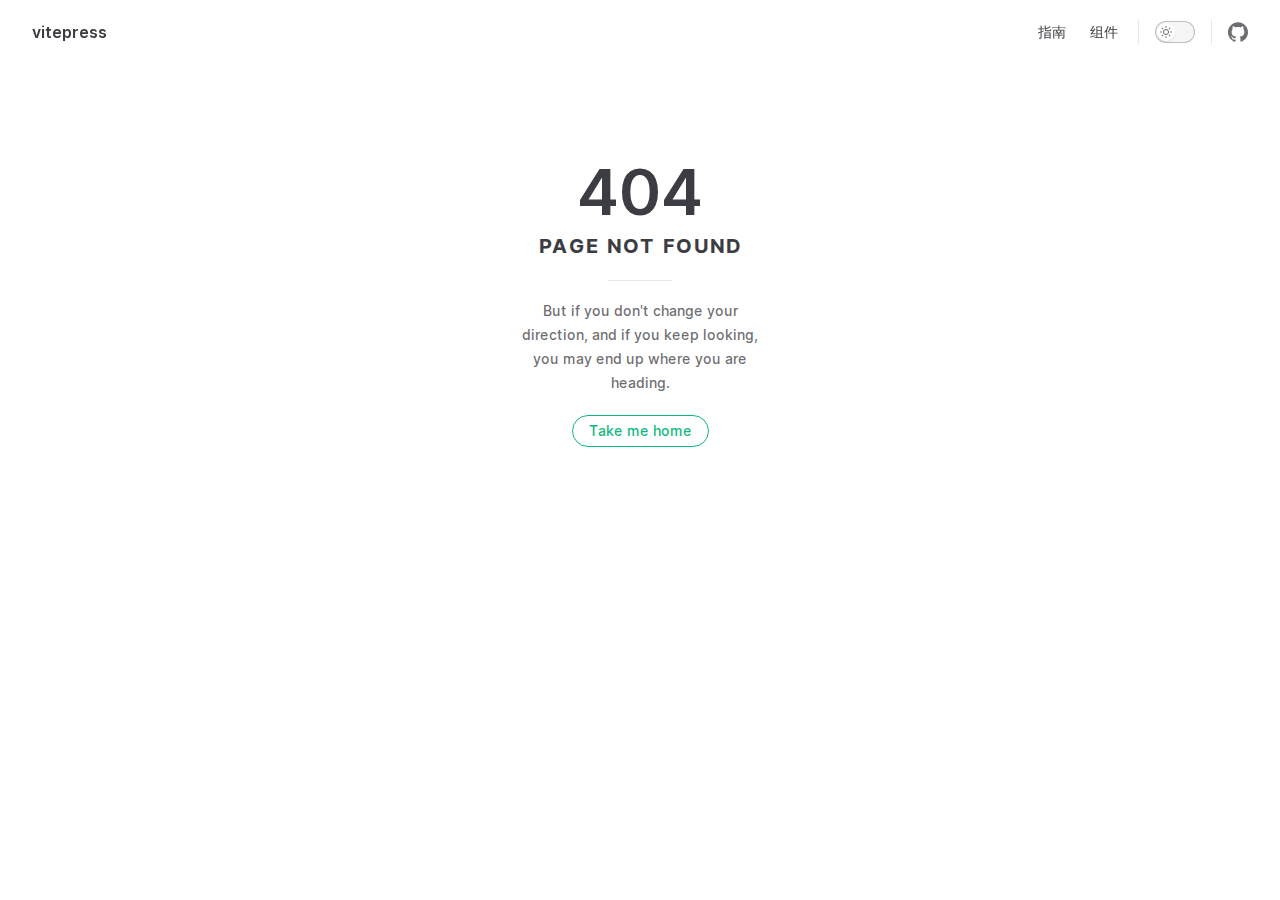
==== commit 57862a61: "更新base路径" ====
--- a/index.html
+++ b/index.html
@@ -5,18 +5,18 @@
     <meta name="viewport" content="width=device-width,initial-scale=1">
     <title>VitePress | VitePress</title>
     <meta name="description" content="A VitePress site">
-    <link rel="preload stylesheet" href="/assets/style.0db91c83.css" as="style">
-    <script type="module" src="/assets/app.d8170388.js"></script>
-    <link rel="preload" href="/assets/inter-roman-latin.2ed14f66.woff2" as="font" type="font/woff2" crossorigin="">
-  <link rel="modulepreload" href="/assets/chunks/framework.3ec00e2b.js">
-  <link rel="modulepreload" href="/assets/chunks/theme.56d67477.js">
-  <link rel="modulepreload" href="/assets/index.md.ff7da983.lean.js">
+    <link rel="preload stylesheet" href="./assets/style.2e5a9add.css" as="style">
+    <script type="module" src="./assets/app.c2444204.js"></script>
+    <link rel="preload" href="./assets/inter-roman-latin.2ed14f66.woff2" as="font" type="font/woff2" crossorigin="">
+  <link rel="modulepreload" href="./assets/chunks/framework.ee96f0db.js">
+  <link rel="modulepreload" href="./assets/chunks/theme.b8ed7961.js">
+  <link rel="modulepreload" href="./assets/index.md.ffdad2a0.lean.js">
   <script id="check-dark-light">(()=>{const e=localStorage.getItem("vitepress-theme-appearance")||"",a=window.matchMedia("(prefers-color-scheme: dark)").matches;(!e||e==="auto"?a:e==="dark")&&document.documentElement.classList.add("dark")})();</script>
   </head>
   <body>
-    <div id="app"><div class="Layout" data-v-1e6bf26d><!--[--><!--]--><!--[--><span tabindex="-1" data-v-38b341a5></span><a href="#VPContent" class="VPSkipLink visually-hidden" data-v-38b341a5> Skip to content </a><!--]--><!----><header class="VPNav" data-v-1e6bf26d data-v-ae73334c><div class="VPNavBar" data-v-ae73334c data-v-9e645b9d><div class="container" data-v-9e645b9d><div class="title" data-v-9e645b9d><div class="VPNavBarTitle" data-v-9e645b9d data-v-da77b0cc><a class="title" href="/" data-v-da77b0cc><!--[--><!--]--><!----><!--[-->vitepress<!--]--><!--[--><!--]--></a></div></div><div class="content" data-v-9e645b9d><div class="curtain" data-v-9e645b9d></div><div class="content-body" data-v-9e645b9d><!--[--><!--]--><div class="VPNavBarSearch search" style="--vp-meta-key:&#39;Meta&#39;;" data-v-9e645b9d><!----></div><nav aria-labelledby="main-nav-aria-label" class="VPNavBarMenu menu" data-v-9e645b9d data-v-303420e3><span id="main-nav-aria-label" class="visually-hidden" data-v-303420e3>Main Navigation</span><!--[--><!--[--><a class="VPLink link VPNavBarMenuLink" href="/guild/installation.html" tabindex="0" data-v-303420e3 data-v-f3575ba5><!--[-->指南<!--]--></a><!--]--><!--[--><a class="VPLink link VPNavBarMenuLink" href="/components/button/" tabindex="0" data-v-303420e3 data-v-f3575ba5><!--[-->组件<!--]--></a><!--]--><!--]--></nav><!----><div class="VPNavBarAppearance appearance" data-v-9e645b9d data-v-743cb8e9><button class="VPSwitch VPSwitchAppearance" type="button" role="switch" title="toggle dark mode" aria-checked="false" data-v-743cb8e9 data-v-7c6d67ab data-v-5b422b1e><span class="check" data-v-5b422b1e><span class="icon" data-v-5b422b1e><!--[--><svg xmlns="http://www.w3.org/2000/svg" aria-hidden="true" focusable="false" viewbox="0 0 24 24" class="sun" data-v-7c6d67ab><path d="M12,18c-3.3,0-6-2.7-6-6s2.7-6,6-6s6,2.7,6,6S15.3,18,12,18zM12,8c-2.2,0-4,1.8-4,4c0,2.2,1.8,4,4,4c2.2,0,4-1.8,4-4C16,9.8,14.2,8,12,8z"></path><path d="M12,4c-0.6,0-1-0.4-1-1V1c0-0.6,0.4-1,1-1s1,0.4,1,1v2C13,3.6,12.6,4,12,4z"></path><path d="M12,24c-0.6,0-1-0.4-1-1v-2c0-0.6,0.4-1,1-1s1,0.4,1,1v2C13,23.6,12.6,24,12,24z"></path><path d="M5.6,6.6c-0.3,0-0.5-0.1-0.7-0.3L3.5,4.9c-0.4-0.4-0.4-1,0-1.4s1-0.4,1.4,0l1.4,1.4c0.4,0.4,0.4,1,0,1.4C6.2,6.5,5.9,6.6,5.6,6.6z"></path><path d="M19.8,20.8c-0.3,0-0.5-0.1-0.7-0.3l-1.4-1.4c-0.4-0.4-0.4-1,0-1.4s1-0.4,1.4,0l1.4,1.4c0.4,0.4,0.4,1,0,1.4C20.3,20.7,20,20.8,19.8,20.8z"></path><path d="M3,13H1c-0.6,0-1-0.4-1-1s0.4-1,1-1h2c0.6,0,1,0.4,1,1S3.6,13,3,13z"></path><path d="M23,13h-2c-0.6,0-1-0.4-1-1s0.4-1,1-1h2c0.6,0,1,0.4,1,1S23.6,13,23,13z"></path><path d="M4.2,20.8c-0.3,0-0.5-0.1-0.7-0.3c-0.4-0.4-0.4-1,0-1.4l1.4-1.4c0.4-0.4,1-0.4,1.4,0s0.4,1,0,1.4l-1.4,1.4C4.7,20.7,4.5,20.8,4.2,20.8z"></path><path d="M18.4,6.6c-0.3,0-0.5-0.1-0.7-0.3c-0.4-0.4-0.4-1,0-1.4l1.4-1.4c0.4-0.4,1-0.4,1.4,0s0.4,1,0,1.4l-1.4,1.4C18.9,6.5,18.6,6.6,18.4,6.6z"></path></svg><svg xmlns="http://www.w3.org/2000/svg" aria-hidden="true" focusable="false" viewbox="0 0 24 24" class="moon" data-v-7c6d67ab><path d="M12.1,22c-0.3,0-0.6,0-0.9,0c-5.5-0.5-9.5-5.4-9-10.9c0.4-4.8,4.2-8.6,9-9c0.4,0,0.8,0.2,1,0.5c0.2,0.3,0.2,0.8-0.1,1.1c-2,2.7-1.4,6.4,1.3,8.4c2.1,1.6,5,1.6,7.1,0c0.3-0.2,0.7-0.3,1.1-0.1c0.3,0.2,0.5,0.6,0.5,1c-0.2,2.7-1.5,5.1-3.6,6.8C16.6,21.2,14.4,22,12.1,22zM9.3,4.4c-2.9,1-5,3.6-5.2,6.8c-0.4,4.4,2.8,8.3,7.2,8.7c2.1,0.2,4.2-0.4,5.8-1.8c1.1-0.9,1.9-2.1,2.4-3.4c-2.5,0.9-5.3,0.5-7.5-1.1C9.2,11.4,8.1,7.7,9.3,4.4z"></path></svg><!--]--></span></span></button></div><div class="VPSocialLinks VPNavBarSocialLinks social-links" data-v-9e645b9d data-v-ddefbe2a data-v-93d12c97><!--[--><a class="VPSocialLink" href="https://github.com/qddidi/easyest" aria-label="github" target="_blank" rel="noopener" data-v-93d12c97 data-v-6df1c435><svg role="img" viewBox="0 0 24 24" xmlns="http://www.w3.org/2000/svg"><title>GitHub</title><path d="M12 .297c-6.63 0-12 5.373-12 12 0 5.303 3.438 9.8 8.205 11.385.6.113.82-.258.82-.577 0-.285-.01-1.04-.015-2.04-3.338.724-4.042-1.61-4.042-1.61C4.422 18.07 3.633 17.7 3.633 17.7c-1.087-.744.084-.729.084-.729 1.205.084 1.838 1.236 1.838 1.236 1.07 1.835 2.809 1.305 3.495.998.108-.776.417-1.305.76-1.605-2.665-.3-5.466-1.332-5.466-5.93 0-1.31.465-2.38 1.235-3.22-.135-.303-.54-1.523.105-3.176 0 0 1.005-.322 3.3 1.23.96-.267 1.98-.399 3-.405 1.02.006 2.04.138 3 .405 2.28-1.552 3.285-1.23 3.285-1.23.645 1.653.24 2.873.12 3.176.765.84 1.23 1.91 1.23 3.22 0 4.61-2.805 5.625-5.475 5.92.42.36.81 1.096.81 2.22 0 1.606-.015 2.896-.015 3.286 0 .315.21.69.825.57C20.565 22.092 24 17.592 24 12.297c0-6.627-5.373-12-12-12"/></svg></a><!--]--></div><div class="VPFlyout VPNavBarExtra extra" data-v-9e645b9d data-v-5c5f045f data-v-e8a75904><button type="button" class="button" aria-haspopup="true" aria-expanded="false" aria-label="extra navigation" data-v-e8a75904><svg xmlns="http://www.w3.org/2000/svg" aria-hidden="true" focusable="false" viewbox="0 0 24 24" class="icon" data-v-e8a75904><circle cx="12" cy="12" r="2"></circle><circle cx="19" cy="12" r="2"></circle><circle cx="5" cy="12" r="2"></circle></svg></button><div class="menu" data-v-e8a75904><div class="VPMenu" data-v-e8a75904 data-v-69b8e207><!----><!--[--><!--[--><!----><div class="group" data-v-5c5f045f><div class="item appearance" data-v-5c5f045f><p class="label" data-v-5c5f045f>Appearance</p><div class="appearance-action" data-v-5c5f045f><button class="VPSwitch VPSwitchAppearance" type="button" role="switch" title="toggle dark mode" aria-checked="false" data-v-5c5f045f data-v-7c6d67ab data-v-5b422b1e><span class="check" data-v-5b422b1e><span class="icon" data-v-5b422b1e><!--[--><svg xmlns="http://www.w3.org/2000/svg" aria-hidden="true" focusable="false" viewbox="0 0 24 24" class="sun" data-v-7c6d67ab><path d="M12,18c-3.3,0-6-2.7-6-6s2.7-6,6-6s6,2.7,6,6S15.3,18,12,18zM12,8c-2.2,0-4,1.8-4,4c0,2.2,1.8,4,4,4c2.2,0,4-1.8,4-4C16,9.8,14.2,8,12,8z"></path><path d="M12,4c-0.6,0-1-0.4-1-1V1c0-0.6,0.4-1,1-1s1,0.4,1,1v2C13,3.6,12.6,4,12,4z"></path><path d="M12,24c-0.6,0-1-0.4-1-1v-2c0-0.6,0.4-1,1-1s1,0.4,1,1v2C13,23.6,12.6,24,12,24z"></path><path d="M5.6,6.6c-0.3,0-0.5-0.1-0.7-0.3L3.5,4.9c-0.4-0.4-0.4-1,0-1.4s1-0.4,1.4,0l1.4,1.4c0.4,0.4,0.4,1,0,1.4C6.2,6.5,5.9,6.6,5.6,6.6z"></path><path d="M19.8,20.8c-0.3,0-0.5-0.1-0.7-0.3l-1.4-1.4c-0.4-0.4-0.4-1,0-1.4s1-0.4,1.4,0l1.4,1.4c0.4,0.4,0.4,1,0,1.4C20.3,20.7,20,20.8,19.8,20.8z"></path><path d="M3,13H1c-0.6,0-1-0.4-1-1s0.4-1,1-1h2c0.6,0,1,0.4,1,1S3.6,13,3,13z"></path><path d="M23,13h-2c-0.6,0-1-0.4-1-1s0.4-1,1-1h2c0.6,0,1,0.4,1,1S23.6,13,23,13z"></path><path d="M4.2,20.8c-0.3,0-0.5-0.1-0.7-0.3c-0.4-0.4-0.4-1,0-1.4l1.4-1.4c0.4-0.4,1-0.4,1.4,0s0.4,1,0,1.4l-1.4,1.4C4.7,20.7,4.5,20.8,4.2,20.8z"></path><path d="M18.4,6.6c-0.3,0-0.5-0.1-0.7-0.3c-0.4-0.4-0.4-1,0-1.4l1.4-1.4c0.4-0.4,1-0.4,1.4,0s0.4,1,0,1.4l-1.4,1.4C18.9,6.5,18.6,6.6,18.4,6.6z"></path></svg><svg xmlns="http://www.w3.org/2000/svg" aria-hidden="true" focusable="false" viewbox="0 0 24 24" class="moon" data-v-7c6d67ab><path d="M12.1,22c-0.3,0-0.6,0-0.9,0c-5.5-0.5-9.5-5.4-9-10.9c0.4-4.8,4.2-8.6,9-9c0.4,0,0.8,0.2,1,0.5c0.2,0.3,0.2,0.8-0.1,1.1c-2,2.7-1.4,6.4,1.3,8.4c2.1,1.6,5,1.6,7.1,0c0.3-0.2,0.7-0.3,1.1-0.1c0.3,0.2,0.5,0.6,0.5,1c-0.2,2.7-1.5,5.1-3.6,6.8C16.6,21.2,14.4,22,12.1,22zM9.3,4.4c-2.9,1-5,3.6-5.2,6.8c-0.4,4.4,2.8,8.3,7.2,8.7c2.1,0.2,4.2-0.4,5.8-1.8c1.1-0.9,1.9-2.1,2.4-3.4c-2.5,0.9-5.3,0.5-7.5-1.1C9.2,11.4,8.1,7.7,9.3,4.4z"></path></svg><!--]--></span></span></button></div></div></div><div class="group" data-v-5c5f045f><div class="item social-links" data-v-5c5f045f><div class="VPSocialLinks social-links-list" data-v-5c5f045f data-v-93d12c97><!--[--><a class="VPSocialLink" href="https://github.com/qddidi/easyest" aria-label="github" target="_blank" rel="noopener" data-v-93d12c97 data-v-6df1c435><svg role="img" viewBox="0 0 24 24" xmlns="http://www.w3.org/2000/svg"><title>GitHub</title><path d="M12 .297c-6.63 0-12 5.373-12 12 0 5.303 3.438 9.8 8.205 11.385.6.113.82-.258.82-.577 0-.285-.01-1.04-.015-2.04-3.338.724-4.042-1.61-4.042-1.61C4.422 18.07 3.633 17.7 3.633 17.7c-1.087-.744.084-.729.084-.729 1.205.084 1.838 1.236 1.838 1.236 1.07 1.835 2.809 1.305 3.495.998.108-.776.417-1.305.76-1.605-2.665-.3-5.466-1.332-5.466-5.93 0-1.31.465-2.38 1.235-3.22-.135-.303-.54-1.523.105-3.176 0 0 1.005-.322 3.3 1.23.96-.267 1.98-.399 3-.405 1.02.006 2.04.138 3 .405 2.28-1.552 3.285-1.23 3.285-1.23.645 1.653.24 2.873.12 3.176.765.84 1.23 1.91 1.23 3.22 0 4.61-2.805 5.625-5.475 5.92.42.36.81 1.096.81 2.22 0 1.606-.015 2.896-.015 3.286 0 .315.21.69.825.57C20.565 22.092 24 17.592 24 12.297c0-6.627-5.373-12-12-12"/></svg></a><!--]--></div></div></div><!--]--><!--]--></div></div></div><!--[--><!--]--><button type="button" class="VPNavBarHamburger hamburger" aria-label="mobile navigation" aria-expanded="false" aria-controls="VPNavScreen" data-v-9e645b9d data-v-eebb7bb2><span class="container" data-v-eebb7bb2><span class="top" data-v-eebb7bb2></span><span class="middle" data-v-eebb7bb2></span><span class="bottom" data-v-eebb7bb2></span></span></button></div></div></div></div><!----></header><!----><!----><div class="VPContent" id="VPContent" data-v-1e6bf26d data-v-b0b9d9bc><div class="VPDoc has-aside" data-v-b0b9d9bc data-v-004f997a><!--[--><!--]--><div class="container" data-v-004f997a><div class="aside" data-v-004f997a><div class="aside-curtain" data-v-004f997a></div><div class="aside-container" data-v-004f997a><div class="aside-content" data-v-004f997a><div class="VPDocAside" data-v-004f997a data-v-bcae303e><!--[--><!--]--><!--[--><!--]--><div class="VPDocAsideOutline" data-v-bcae303e data-v-31fff4ac><div class="content" data-v-31fff4ac><div class="outline-marker" data-v-31fff4ac></div><div class="outline-title" data-v-31fff4ac>On this page</div><nav aria-labelledby="doc-outline-aria-label" data-v-31fff4ac><span class="visually-hidden" id="doc-outline-aria-label" data-v-31fff4ac> Table of Contents for current page </span><ul class="root" data-v-31fff4ac data-v-a61e6e62><!--[--><!--]--></ul></nav></div></div><!--[--><!--]--><div class="spacer" data-v-bcae303e></div><!--[--><!--]--><!----><!--[--><!--]--><!--[--><!--]--></div></div></div></div><div class="content" data-v-004f997a><div class="content-container" data-v-004f997a><!--[--><!--]--><!----><main class="main" data-v-004f997a><div style="position:relative;" class="vp-doc _index" data-v-004f997a><div></div></div></main><footer class="VPDocFooter" data-v-004f997a data-v-b1ff0359><!--[--><!--]--><!----><!----></footer><!--[--><!--]--></div></div></div><!--[--><!--]--></div></div><!----><!--[--><!--]--></div></div>
-    <script>__VP_HASH_MAP__ = JSON.parse("{\"index.md\":\"ff7da983\",\"guild_installation.md\":\"3c6a5488\",\"components_button_index.md\":\"575732df\"}")
-__VP_SITE_DATA__ = JSON.parse("{\"lang\":\"en-US\",\"dir\":\"ltr\",\"title\":\"VitePress\",\"description\":\"A VitePress site\",\"base\":\"/\",\"head\":[],\"appearance\":true,\"themeConfig\":{\"siteTitle\":\"vitepress\",\"nav\":[{\"text\":\"指南\",\"link\":\"/guild/installation\"},{\"text\":\"组件\",\"link\":\"/components/button/\"}],\"socialLinks\":[{\"icon\":\"github\",\"link\":\"https://github.com/qddidi/easyest\"}],\"sidebar\":{\"/guild/\":[{\"text\":\"基础\",\"items\":[{\"text\":\"安装\",\"link\":\"/guild/installation\"},{\"text\":\"快速开始\",\"link\":\"/guild/quickstart\"}]},{\"text\":\"进阶\",\"items\":[{\"text\":\"xx\",\"link\":\"/xx\"}]}],\"/components/\":[{\"text\":\"基础组件\",\"items\":[{\"text\":\"Button\",\"link\":\"/components/button\"}]}]}},\"locales\":{},\"scrollOffset\":90,\"cleanUrls\":false}")</script>
+    <div id="app"><div class="Layout" data-v-1e6bf26d><!--[--><!--]--><!--[--><span tabindex="-1" data-v-38b341a5></span><a href="#VPContent" class="VPSkipLink visually-hidden" data-v-38b341a5> Skip to content </a><!--]--><!----><header class="VPNav" data-v-1e6bf26d data-v-ae73334c><div class="VPNavBar" data-v-ae73334c data-v-9e645b9d><div class="container" data-v-9e645b9d><div class="title" data-v-9e645b9d><div class="VPNavBarTitle" data-v-9e645b9d data-v-da77b0cc><a class="title" href="./" data-v-da77b0cc><!--[--><!--]--><!----><!--[-->vitepress<!--]--><!--[--><!--]--></a></div></div><div class="content" data-v-9e645b9d><div class="curtain" data-v-9e645b9d></div><div class="content-body" data-v-9e645b9d><!--[--><!--]--><div class="VPNavBarSearch search" style="--vp-meta-key:&#39;Meta&#39;;" data-v-9e645b9d><!----></div><nav aria-labelledby="main-nav-aria-label" class="VPNavBarMenu menu" data-v-9e645b9d data-v-303420e3><span id="main-nav-aria-label" class="visually-hidden" data-v-303420e3>Main Navigation</span><!--[--><!--[--><a class="VPLink link VPNavBarMenuLink" href="./guild/installation.html" tabindex="0" data-v-303420e3 data-v-f3575ba5><!--[-->指南<!--]--></a><!--]--><!--[--><a class="VPLink link VPNavBarMenuLink" href="./components/button/" tabindex="0" data-v-303420e3 data-v-f3575ba5><!--[-->组件<!--]--></a><!--]--><!--]--></nav><!----><div class="VPNavBarAppearance appearance" data-v-9e645b9d data-v-743cb8e9><button class="VPSwitch VPSwitchAppearance" type="button" role="switch" title="toggle dark mode" aria-checked="false" data-v-743cb8e9 data-v-7c6d67ab data-v-5b422b1e><span class="check" data-v-5b422b1e><span class="icon" data-v-5b422b1e><!--[--><svg xmlns="http://www.w3.org/2000/svg" aria-hidden="true" focusable="false" viewbox="0 0 24 24" class="sun" data-v-7c6d67ab><path d="M12,18c-3.3,0-6-2.7-6-6s2.7-6,6-6s6,2.7,6,6S15.3,18,12,18zM12,8c-2.2,0-4,1.8-4,4c0,2.2,1.8,4,4,4c2.2,0,4-1.8,4-4C16,9.8,14.2,8,12,8z"></path><path d="M12,4c-0.6,0-1-0.4-1-1V1c0-0.6,0.4-1,1-1s1,0.4,1,1v2C13,3.6,12.6,4,12,4z"></path><path d="M12,24c-0.6,0-1-0.4-1-1v-2c0-0.6,0.4-1,1-1s1,0.4,1,1v2C13,23.6,12.6,24,12,24z"></path><path d="M5.6,6.6c-0.3,0-0.5-0.1-0.7-0.3L3.5,4.9c-0.4-0.4-0.4-1,0-1.4s1-0.4,1.4,0l1.4,1.4c0.4,0.4,0.4,1,0,1.4C6.2,6.5,5.9,6.6,5.6,6.6z"></path><path d="M19.8,20.8c-0.3,0-0.5-0.1-0.7-0.3l-1.4-1.4c-0.4-0.4-0.4-1,0-1.4s1-0.4,1.4,0l1.4,1.4c0.4,0.4,0.4,1,0,1.4C20.3,20.7,20,20.8,19.8,20.8z"></path><path d="M3,13H1c-0.6,0-1-0.4-1-1s0.4-1,1-1h2c0.6,0,1,0.4,1,1S3.6,13,3,13z"></path><path d="M23,13h-2c-0.6,0-1-0.4-1-1s0.4-1,1-1h2c0.6,0,1,0.4,1,1S23.6,13,23,13z"></path><path d="M4.2,20.8c-0.3,0-0.5-0.1-0.7-0.3c-0.4-0.4-0.4-1,0-1.4l1.4-1.4c0.4-0.4,1-0.4,1.4,0s0.4,1,0,1.4l-1.4,1.4C4.7,20.7,4.5,20.8,4.2,20.8z"></path><path d="M18.4,6.6c-0.3,0-0.5-0.1-0.7-0.3c-0.4-0.4-0.4-1,0-1.4l1.4-1.4c0.4-0.4,1-0.4,1.4,0s0.4,1,0,1.4l-1.4,1.4C18.9,6.5,18.6,6.6,18.4,6.6z"></path></svg><svg xmlns="http://www.w3.org/2000/svg" aria-hidden="true" focusable="false" viewbox="0 0 24 24" class="moon" data-v-7c6d67ab><path d="M12.1,22c-0.3,0-0.6,0-0.9,0c-5.5-0.5-9.5-5.4-9-10.9c0.4-4.8,4.2-8.6,9-9c0.4,0,0.8,0.2,1,0.5c0.2,0.3,0.2,0.8-0.1,1.1c-2,2.7-1.4,6.4,1.3,8.4c2.1,1.6,5,1.6,7.1,0c0.3-0.2,0.7-0.3,1.1-0.1c0.3,0.2,0.5,0.6,0.5,1c-0.2,2.7-1.5,5.1-3.6,6.8C16.6,21.2,14.4,22,12.1,22zM9.3,4.4c-2.9,1-5,3.6-5.2,6.8c-0.4,4.4,2.8,8.3,7.2,8.7c2.1,0.2,4.2-0.4,5.8-1.8c1.1-0.9,1.9-2.1,2.4-3.4c-2.5,0.9-5.3,0.5-7.5-1.1C9.2,11.4,8.1,7.7,9.3,4.4z"></path></svg><!--]--></span></span></button></div><div class="VPSocialLinks VPNavBarSocialLinks social-links" data-v-9e645b9d data-v-ddefbe2a data-v-93d12c97><!--[--><a class="VPSocialLink" href="https://github.com/qddidi/easyest" aria-label="github" target="_blank" rel="noopener" data-v-93d12c97 data-v-6df1c435><svg role="img" viewBox="0 0 24 24" xmlns="http://www.w3.org/2000/svg"><title>GitHub</title><path d="M12 .297c-6.63 0-12 5.373-12 12 0 5.303 3.438 9.8 8.205 11.385.6.113.82-.258.82-.577 0-.285-.01-1.04-.015-2.04-3.338.724-4.042-1.61-4.042-1.61C4.422 18.07 3.633 17.7 3.633 17.7c-1.087-.744.084-.729.084-.729 1.205.084 1.838 1.236 1.838 1.236 1.07 1.835 2.809 1.305 3.495.998.108-.776.417-1.305.76-1.605-2.665-.3-5.466-1.332-5.466-5.93 0-1.31.465-2.38 1.235-3.22-.135-.303-.54-1.523.105-3.176 0 0 1.005-.322 3.3 1.23.96-.267 1.98-.399 3-.405 1.02.006 2.04.138 3 .405 2.28-1.552 3.285-1.23 3.285-1.23.645 1.653.24 2.873.12 3.176.765.84 1.23 1.91 1.23 3.22 0 4.61-2.805 5.625-5.475 5.92.42.36.81 1.096.81 2.22 0 1.606-.015 2.896-.015 3.286 0 .315.21.69.825.57C20.565 22.092 24 17.592 24 12.297c0-6.627-5.373-12-12-12"/></svg></a><!--]--></div><div class="VPFlyout VPNavBarExtra extra" data-v-9e645b9d data-v-5c5f045f data-v-e8a75904><button type="button" class="button" aria-haspopup="true" aria-expanded="false" aria-label="extra navigation" data-v-e8a75904><svg xmlns="http://www.w3.org/2000/svg" aria-hidden="true" focusable="false" viewbox="0 0 24 24" class="icon" data-v-e8a75904><circle cx="12" cy="12" r="2"></circle><circle cx="19" cy="12" r="2"></circle><circle cx="5" cy="12" r="2"></circle></svg></button><div class="menu" data-v-e8a75904><div class="VPMenu" data-v-e8a75904 data-v-69b8e207><!----><!--[--><!--[--><!----><div class="group" data-v-5c5f045f><div class="item appearance" data-v-5c5f045f><p class="label" data-v-5c5f045f>Appearance</p><div class="appearance-action" data-v-5c5f045f><button class="VPSwitch VPSwitchAppearance" type="button" role="switch" title="toggle dark mode" aria-checked="false" data-v-5c5f045f data-v-7c6d67ab data-v-5b422b1e><span class="check" data-v-5b422b1e><span class="icon" data-v-5b422b1e><!--[--><svg xmlns="http://www.w3.org/2000/svg" aria-hidden="true" focusable="false" viewbox="0 0 24 24" class="sun" data-v-7c6d67ab><path d="M12,18c-3.3,0-6-2.7-6-6s2.7-6,6-6s6,2.7,6,6S15.3,18,12,18zM12,8c-2.2,0-4,1.8-4,4c0,2.2,1.8,4,4,4c2.2,0,4-1.8,4-4C16,9.8,14.2,8,12,8z"></path><path d="M12,4c-0.6,0-1-0.4-1-1V1c0-0.6,0.4-1,1-1s1,0.4,1,1v2C13,3.6,12.6,4,12,4z"></path><path d="M12,24c-0.6,0-1-0.4-1-1v-2c0-0.6,0.4-1,1-1s1,0.4,1,1v2C13,23.6,12.6,24,12,24z"></path><path d="M5.6,6.6c-0.3,0-0.5-0.1-0.7-0.3L3.5,4.9c-0.4-0.4-0.4-1,0-1.4s1-0.4,1.4,0l1.4,1.4c0.4,0.4,0.4,1,0,1.4C6.2,6.5,5.9,6.6,5.6,6.6z"></path><path d="M19.8,20.8c-0.3,0-0.5-0.1-0.7-0.3l-1.4-1.4c-0.4-0.4-0.4-1,0-1.4s1-0.4,1.4,0l1.4,1.4c0.4,0.4,0.4,1,0,1.4C20.3,20.7,20,20.8,19.8,20.8z"></path><path d="M3,13H1c-0.6,0-1-0.4-1-1s0.4-1,1-1h2c0.6,0,1,0.4,1,1S3.6,13,3,13z"></path><path d="M23,13h-2c-0.6,0-1-0.4-1-1s0.4-1,1-1h2c0.6,0,1,0.4,1,1S23.6,13,23,13z"></path><path d="M4.2,20.8c-0.3,0-0.5-0.1-0.7-0.3c-0.4-0.4-0.4-1,0-1.4l1.4-1.4c0.4-0.4,1-0.4,1.4,0s0.4,1,0,1.4l-1.4,1.4C4.7,20.7,4.5,20.8,4.2,20.8z"></path><path d="M18.4,6.6c-0.3,0-0.5-0.1-0.7-0.3c-0.4-0.4-0.4-1,0-1.4l1.4-1.4c0.4-0.4,1-0.4,1.4,0s0.4,1,0,1.4l-1.4,1.4C18.9,6.5,18.6,6.6,18.4,6.6z"></path></svg><svg xmlns="http://www.w3.org/2000/svg" aria-hidden="true" focusable="false" viewbox="0 0 24 24" class="moon" data-v-7c6d67ab><path d="M12.1,22c-0.3,0-0.6,0-0.9,0c-5.5-0.5-9.5-5.4-9-10.9c0.4-4.8,4.2-8.6,9-9c0.4,0,0.8,0.2,1,0.5c0.2,0.3,0.2,0.8-0.1,1.1c-2,2.7-1.4,6.4,1.3,8.4c2.1,1.6,5,1.6,7.1,0c0.3-0.2,0.7-0.3,1.1-0.1c0.3,0.2,0.5,0.6,0.5,1c-0.2,2.7-1.5,5.1-3.6,6.8C16.6,21.2,14.4,22,12.1,22zM9.3,4.4c-2.9,1-5,3.6-5.2,6.8c-0.4,4.4,2.8,8.3,7.2,8.7c2.1,0.2,4.2-0.4,5.8-1.8c1.1-0.9,1.9-2.1,2.4-3.4c-2.5,0.9-5.3,0.5-7.5-1.1C9.2,11.4,8.1,7.7,9.3,4.4z"></path></svg><!--]--></span></span></button></div></div></div><div class="group" data-v-5c5f045f><div class="item social-links" data-v-5c5f045f><div class="VPSocialLinks social-links-list" data-v-5c5f045f data-v-93d12c97><!--[--><a class="VPSocialLink" href="https://github.com/qddidi/easyest" aria-label="github" target="_blank" rel="noopener" data-v-93d12c97 data-v-6df1c435><svg role="img" viewBox="0 0 24 24" xmlns="http://www.w3.org/2000/svg"><title>GitHub</title><path d="M12 .297c-6.63 0-12 5.373-12 12 0 5.303 3.438 9.8 8.205 11.385.6.113.82-.258.82-.577 0-.285-.01-1.04-.015-2.04-3.338.724-4.042-1.61-4.042-1.61C4.422 18.07 3.633 17.7 3.633 17.7c-1.087-.744.084-.729.084-.729 1.205.084 1.838 1.236 1.838 1.236 1.07 1.835 2.809 1.305 3.495.998.108-.776.417-1.305.76-1.605-2.665-.3-5.466-1.332-5.466-5.93 0-1.31.465-2.38 1.235-3.22-.135-.303-.54-1.523.105-3.176 0 0 1.005-.322 3.3 1.23.96-.267 1.98-.399 3-.405 1.02.006 2.04.138 3 .405 2.28-1.552 3.285-1.23 3.285-1.23.645 1.653.24 2.873.12 3.176.765.84 1.23 1.91 1.23 3.22 0 4.61-2.805 5.625-5.475 5.92.42.36.81 1.096.81 2.22 0 1.606-.015 2.896-.015 3.286 0 .315.21.69.825.57C20.565 22.092 24 17.592 24 12.297c0-6.627-5.373-12-12-12"/></svg></a><!--]--></div></div></div><!--]--><!--]--></div></div></div><!--[--><!--]--><button type="button" class="VPNavBarHamburger hamburger" aria-label="mobile navigation" aria-expanded="false" aria-controls="VPNavScreen" data-v-9e645b9d data-v-eebb7bb2><span class="container" data-v-eebb7bb2><span class="top" data-v-eebb7bb2></span><span class="middle" data-v-eebb7bb2></span><span class="bottom" data-v-eebb7bb2></span></span></button></div></div></div></div><!----></header><!----><!----><div class="VPContent" id="VPContent" data-v-1e6bf26d data-v-b0b9d9bc><div class="VPDoc has-aside" data-v-b0b9d9bc data-v-004f997a><!--[--><!--]--><div class="container" data-v-004f997a><div class="aside" data-v-004f997a><div class="aside-curtain" data-v-004f997a></div><div class="aside-container" data-v-004f997a><div class="aside-content" data-v-004f997a><div class="VPDocAside" data-v-004f997a data-v-bcae303e><!--[--><!--]--><!--[--><!--]--><div class="VPDocAsideOutline" data-v-bcae303e data-v-31fff4ac><div class="content" data-v-31fff4ac><div class="outline-marker" data-v-31fff4ac></div><div class="outline-title" data-v-31fff4ac>On this page</div><nav aria-labelledby="doc-outline-aria-label" data-v-31fff4ac><span class="visually-hidden" id="doc-outline-aria-label" data-v-31fff4ac> Table of Contents for current page </span><ul class="root" data-v-31fff4ac data-v-a61e6e62><!--[--><!--]--></ul></nav></div></div><!--[--><!--]--><div class="spacer" data-v-bcae303e></div><!--[--><!--]--><!----><!--[--><!--]--><!--[--><!--]--></div></div></div></div><div class="content" data-v-004f997a><div class="content-container" data-v-004f997a><!--[--><!--]--><!----><main class="main" data-v-004f997a><div style="position:relative;" class="vp-doc _index" data-v-004f997a><div></div></div></main><footer class="VPDocFooter" data-v-004f997a data-v-b1ff0359><!--[--><!--]--><!----><!----></footer><!--[--><!--]--></div></div></div><!--[--><!--]--></div></div><!----><!--[--><!--]--></div></div>
+    <script>__VP_HASH_MAP__ = JSON.parse("{\"guild_installation.md\":\"4888a996\",\"index.md\":\"ffdad2a0\",\"components_button_index.md\":\"a6e70569\"}")
+__VP_SITE_DATA__ = JSON.parse("{\"lang\":\"en-US\",\"dir\":\"ltr\",\"title\":\"VitePress\",\"description\":\"A VitePress site\",\"base\":\"./\",\"head\":[],\"appearance\":true,\"themeConfig\":{\"siteTitle\":\"vitepress\",\"nav\":[{\"text\":\"指南\",\"link\":\"/guild/installation\"},{\"text\":\"组件\",\"link\":\"/components/button/\"}],\"socialLinks\":[{\"icon\":\"github\",\"link\":\"https://github.com/qddidi/easyest\"}],\"sidebar\":{\"/guild/\":[{\"text\":\"基础\",\"items\":[{\"text\":\"安装\",\"link\":\"/guild/installation\"},{\"text\":\"快速开始\",\"link\":\"/guild/quickstart\"}]},{\"text\":\"进阶\",\"items\":[{\"text\":\"xx\",\"link\":\"/xx\"}]}],\"/components/\":[{\"text\":\"基础组件\",\"items\":[{\"text\":\"Button\",\"link\":\"/components/button\"}]}]}},\"locales\":{},\"scrollOffset\":90,\"cleanUrls\":false}")</script>
     
   </body>
 </html>--- a/assets/style.2e5a9add.css
+++ b/assets/style.2e5a9add.css
@@ -0,0 +1 @@
+@font-face{font-family:Inter var;font-weight:100 900;font-display:swap;font-style:normal;font-named-instance:"Regular";src:url(./inter-roman-cyrillic.5f2c6c8c.woff2) format("woff2");unicode-range:U+0301,U+0400-045F,U+0490-0491,U+04B0-04B1,U+2116}@font-face{font-family:Inter var;font-weight:100 900;font-display:swap;font-style:normal;font-named-instance:"Regular";src:url(./inter-roman-cyrillic-ext.e75737ce.woff2) format("woff2");unicode-range:U+0460-052F,U+1C80-1C88,U+20B4,U+2DE0-2DFF,U+A640-A69F,U+FE2E-FE2F}@font-face{font-family:Inter var;font-weight:100 900;font-display:swap;font-style:normal;font-named-instance:"Regular";src:url(./inter-roman-greek.d5a6d92a.woff2) format("woff2");unicode-range:U+0370-03FF}@font-face{font-family:Inter var;font-weight:100 900;font-display:swap;font-style:normal;font-named-instance:"Regular";src:url(./inter-roman-greek-ext.ab0619bc.woff2) format("woff2");unicode-range:U+1F00-1FFF}@font-face{font-family:Inter var;font-weight:100 900;font-display:swap;font-style:normal;font-named-instance:"Regular";src:url(./inter-roman-latin.2ed14f66.woff2) format("woff2");unicode-range:U+0000-00FF,U+0131,U+0152-0153,U+02BB-02BC,U+02C6,U+02DA,U+02DC,U+2000-206F,U+2074,U+20AC,U+2122,U+2191,U+2193,U+2212,U+2215,U+FEFF,U+FFFD}@font-face{font-family:Inter var;font-weight:100 900;font-display:swap;font-style:normal;font-named-instance:"Regular";src:url(./inter-roman-latin-ext.0030eebd.woff2) format("woff2");unicode-range:U+0100-024F,U+0259,U+1E00-1EFF,U+2020,U+20A0-20AB,U+20AD-20CF,U+2113,U+2C60-2C7F,U+A720-A7FF}@font-face{font-family:Inter var;font-weight:100 900;font-display:swap;font-style:normal;font-named-instance:"Regular";src:url(./inter-roman-vietnamese.14ce25a6.woff2) format("woff2");unicode-range:U+0102-0103,U+0110-0111,U+0128-0129,U+0168-0169,U+01A0-01A1,U+01AF-01B0,U+1EA0-1EF9,U+20AB}@font-face{font-family:Inter var;font-weight:100 900;font-display:swap;font-style:italic;font-named-instance:"Italic";src:url(./inter-italic-cyrillic.ea42a392.woff2) format("woff2");unicode-range:U+0301,U+0400-045F,U+0490-0491,U+04B0-04B1,U+2116}@font-face{font-family:Inter var;font-weight:100 900;font-display:swap;font-style:italic;font-named-instance:"Italic";src:url(./inter-italic-cyrillic-ext.33bd5a8e.woff2) format("woff2");unicode-range:U+0460-052F,U+1C80-1C88,U+20B4,U+2DE0-2DFF,U+A640-A69F,U+FE2E-FE2F}@font-face{font-family:Inter var;font-weight:100 900;font-display:swap;font-style:italic;font-named-instance:"Italic";src:url(./inter-italic-greek.8f4463c4.woff2) format("woff2");unicode-range:U+0370-03FF}@font-face{font-family:Inter var;font-weight:100 900;font-display:swap;font-style:italic;font-named-instance:"Italic";src:url(./inter-italic-greek-ext.4fbe9427.woff2) format("woff2");unicode-range:U+1F00-1FFF}@font-face{font-family:Inter var;font-weight:100 900;font-display:swap;font-style:italic;font-named-instance:"Italic";src:url(./inter-italic-latin.bd3b6f56.woff2) format("woff2");unicode-range:U+0000-00FF,U+0131,U+0152-0153,U+02BB-02BC,U+02C6,U+02DA,U+02DC,U+2000-206F,U+2074,U+20AC,U+2122,U+2191,U+2193,U+2212,U+2215,U+FEFF,U+FFFD}@font-face{font-family:Inter var;font-weight:100 900;font-display:swap;font-style:italic;font-named-instance:"Italic";src:url(./inter-italic-latin-ext.bd8920cc.woff2) format("woff2");unicode-range:U+0100-024F,U+0259,U+1E00-1EFF,U+2020,U+20A0-20AB,U+20AD-20CF,U+2113,U+2C60-2C7F,U+A720-A7FF}@font-face{font-family:Inter var;font-weight:100 900;font-display:swap;font-style:italic;font-named-instance:"Italic";src:url(./inter-italic-vietnamese.6ce511fb.woff2) format("woff2");unicode-range:U+0102-0103,U+0110-0111,U+0128-0129,U+0168-0169,U+01A0-01A1,U+01AF-01B0,U+1EA0-1EF9,U+20AB}@font-face{font-family:Chinese Quotes;src:local("PingFang SC Regular"),local("PingFang SC"),local("SimHei"),local("Source Han Sans SC");unicode-range:U+2018,U+2019,U+201C,U+201D}:root{--vp-c-white: #ffffff;--vp-c-black: #000000;--vp-c-gray: #8e8e93;--vp-c-text-light-1: rgba(60, 60, 67);--vp-c-text-light-2: rgba(60, 60, 67, .75);--vp-c-text-light-3: rgba(60, 60, 67, .33);--vp-c-text-dark-1: rgba(255, 255, 245, .86);--vp-c-text-dark-2: rgba(235, 235, 245, .6);--vp-c-text-dark-3: rgba(235, 235, 245, .38);--vp-c-green: #10b981;--vp-c-green-light: #34d399;--vp-c-green-lighter: #6ee7b7;--vp-c-green-dark: #059669;--vp-c-green-darker: #047857;--vp-c-green-dimm-1: rgba(16, 185, 129, .05);--vp-c-green-dimm-2: rgba(16, 185, 129, .2);--vp-c-green-dimm-3: rgba(16, 185, 129, .5);--vp-c-yellow: #d97706;--vp-c-yellow-light: #f59e0b;--vp-c-yellow-lighter: #fbbf24;--vp-c-yellow-dark: #b45309;--vp-c-yellow-darker: #92400e;--vp-c-yellow-dimm-1: rgba(234, 179, 8, .05);--vp-c-yellow-dimm-2: rgba(234, 179, 8, .2);--vp-c-yellow-dimm-3: rgba(234, 179, 8, .5);--vp-c-red: #f43f5e;--vp-c-red-light: #fb7185;--vp-c-red-lighter: #fda4af;--vp-c-red-dark: #e11d48;--vp-c-red-darker: #be123c;--vp-c-red-dimm-1: rgba(244, 63, 94, .05);--vp-c-red-dimm-2: rgba(244, 63, 94, .2);--vp-c-red-dimm-3: rgba(244, 63, 94, .5);--vp-c-sponsor: #db2777}:root{--vp-c-bg: #ffffff;--vp-c-bg-elv: #ffffff;--vp-c-bg-elv-up: #ffffff;--vp-c-bg-elv-down: #f6f6f7;--vp-c-bg-elv-mute: #f6f6f7;--vp-c-bg-soft: #f6f6f7;--vp-c-bg-soft-up: #f9f9fa;--vp-c-bg-soft-down: #e3e3e5;--vp-c-bg-soft-mute: #e3e3e5;--vp-c-bg-alt: #f6f6f7;--vp-c-border: rgba(60, 60, 67, .29);--vp-c-divider: rgba(60, 60, 67, .12);--vp-c-gutter: rgba(60, 60, 67, .12);--vp-c-neutral: var(--vp-c-black);--vp-c-neutral-inverse: var(--vp-c-white);--vp-c-text-1: var(--vp-c-text-light-1);--vp-c-text-2: var(--vp-c-text-light-2);--vp-c-text-3: var(--vp-c-text-light-3);--vp-c-text-inverse-1: var(--vp-c-text-dark-1);--vp-c-text-inverse-2: var(--vp-c-text-dark-2);--vp-c-text-inverse-3: var(--vp-c-text-dark-3);--vp-c-text-code: #476582;--vp-c-brand: var(--vp-c-green);--vp-c-brand-light: var(--vp-c-green-light);--vp-c-brand-lighter: var(--vp-c-green-lighter);--vp-c-brand-dark: var(--vp-c-green-dark);--vp-c-brand-darker: var(--vp-c-green-darker);--vp-c-mute: #f6f6f7;--vp-c-mute-light: #f9f9fc;--vp-c-mute-lighter: #ffffff;--vp-c-mute-dark: #e3e3e5;--vp-c-mute-darker: #d7d7d9}.dark{--vp-c-bg: #1e1e20;--vp-c-bg-elv: #252529;--vp-c-bg-elv-up: #313136;--vp-c-bg-elv-down: #1e1e20;--vp-c-bg-elv-mute: #313136;--vp-c-bg-soft: #252529;--vp-c-bg-soft-up: #313136;--vp-c-bg-soft-down: #1e1e20;--vp-c-bg-soft-mute: #313136;--vp-c-bg-alt: #161618;--vp-c-border: rgba(82, 82, 89, .68);--vp-c-divider: rgba(82, 82, 89, .32);--vp-c-gutter: #000000;--vp-c-neutral: var(--vp-c-white);--vp-c-neutral-inverse: var(--vp-c-black);--vp-c-text-1: var(--vp-c-text-dark-1);--vp-c-text-2: var(--vp-c-text-dark-2);--vp-c-text-3: var(--vp-c-text-dark-3);--vp-c-text-inverse-1: var(--vp-c-text-light-1);--vp-c-text-inverse-2: var(--vp-c-text-light-2);--vp-c-text-inverse-3: var(--vp-c-text-light-3);--vp-c-text-code: #c9def1;--vp-c-mute: #313136;--vp-c-mute-light: #3a3a3c;--vp-c-mute-lighter: #505053;--vp-c-mute-dark: #2c2c30;--vp-c-mute-darker: #252529}:root{--vp-font-family-base: "Chinese Quotes", "Inter var", "Inter", ui-sans-serif, system-ui, -apple-system, BlinkMacSystemFont, "Segoe UI", Roboto, "Helvetica Neue", Helvetica, Arial, "Noto Sans", sans-serif, "Apple Color Emoji", "Segoe UI Emoji", "Segoe UI Symbol", "Noto Color Emoji";--vp-font-family-mono: ui-monospace, SFMono-Regular, "SF Mono", Menlo, Monaco, Consolas, "Liberation Mono", "Courier New", monospace}:root{--vp-shadow-1: 0 1px 2px rgba(0, 0, 0, .04), 0 1px 2px rgba(0, 0, 0, .06);--vp-shadow-2: 0 3px 12px rgba(0, 0, 0, .07), 0 1px 4px rgba(0, 0, 0, .07);--vp-shadow-3: 0 12px 32px rgba(0, 0, 0, .1), 0 2px 6px rgba(0, 0, 0, .08);--vp-shadow-4: 0 14px 44px rgba(0, 0, 0, .12), 0 3px 9px rgba(0, 0, 0, .12);--vp-shadow-5: 0 18px 56px rgba(0, 0, 0, .16), 0 4px 12px rgba(0, 0, 0, .16)}:root{--vp-z-index-local-nav: 10;--vp-z-index-nav: 20;--vp-z-index-layout-top: 30;--vp-z-index-backdrop: 40;--vp-z-index-sidebar: 50;--vp-z-index-footer: 60}:root{--vp-icon-copy: url("data:image/svg+xml,%3Csvg xmlns='http://www.w3.org/2000/svg' fill='none' height='20' width='20' stroke='rgba(128,128,128,1)' stroke-width='2' viewBox='0 0 24 24'%3E%3Cpath stroke-linecap='round' stroke-linejoin='round' d='M9 5H7a2 2 0 0 0-2 2v12a2 2 0 0 0 2 2h10a2 2 0 0 0 2-2V7a2 2 0 0 0-2-2h-2M9 5a2 2 0 0 0 2 2h2a2 2 0 0 0 2-2M9 5a2 2 0 0 1 2-2h2a2 2 0 0 1 2 2'/%3E%3C/svg%3E");--vp-icon-copied: url("data:image/svg+xml,%3Csvg xmlns='http://www.w3.org/2000/svg' fill='none' height='20' width='20' stroke='rgba(128,128,128,1)' stroke-width='2' viewBox='0 0 24 24'%3E%3Cpath stroke-linecap='round' stroke-linejoin='round' d='M9 5H7a2 2 0 0 0-2 2v12a2 2 0 0 0 2 2h10a2 2 0 0 0 2-2V7a2 2 0 0 0-2-2h-2M9 5a2 2 0 0 0 2 2h2a2 2 0 0 0 2-2M9 5a2 2 0 0 1 2-2h2a2 2 0 0 1 2 2m-6 9 2 2 4-4'/%3E%3C/svg%3E")}:root{--vp-layout-max-width: 1440px}:root{--vp-header-anchor-symbol: "#"}:root{--vp-code-line-height: 1.7;--vp-code-font-size: .875em;--vp-c-code-dimm: var(--vp-c-text-dark-3);--vp-code-block-color: var(--vp-c-text-dark-1);--vp-code-block-bg: #292b30;--vp-code-block-bg-light: #1e1e20;--vp-code-block-divider-color: #000000;--vp-code-line-highlight-color: rgba(0, 0, 0, .5);--vp-code-line-number-color: var(--vp-c-code-dimm);--vp-code-line-diff-add-color: var(--vp-c-green-dimm-2);--vp-code-line-diff-add-symbol-color: var(--vp-c-green);--vp-code-line-diff-remove-color: var(--vp-c-red-dimm-2);--vp-code-line-diff-remove-symbol-color: var(--vp-c-red);--vp-code-line-warning-color: var(--vp-c-yellow-dimm-2);--vp-code-line-error-color: var(--vp-c-red-dimm-2);--vp-code-copy-code-border-color: transparent;--vp-code-copy-code-bg: var(--vp-code-block-bg-light);--vp-code-copy-code-hover-border-color: var(--vp-c-divider);--vp-code-copy-code-hover-bg: var(--vp-code-block-bg-light);--vp-code-copy-code-active-text: var(--vp-c-text-dark-2);--vp-code-tab-divider: var(--vp-code-block-divider-color);--vp-code-tab-text-color: var(--vp-c-text-dark-2);--vp-code-tab-bg: var(--vp-code-block-bg);--vp-code-tab-hover-text-color: var(--vp-c-text-dark-1);--vp-code-tab-active-text-color: var(--vp-c-text-dark-1);--vp-code-tab-active-bar-color: var(--vp-c-brand)}.dark{--vp-code-block-bg: #161618}:root:not(.dark) .vp-adaptive-theme{--vp-c-code-dimm: var(--vp-c-text-2);--vp-code-block-color: var(--vp-c-text-1);--vp-code-block-bg: #f8f8f8;--vp-code-block-divider-color: var(--vp-c-divider);--vp-code-line-highlight-color: #ececec;--vp-code-line-number-color: var(--vp-c-code-dimm);--vp-code-copy-code-bg: #e2e2e2;--vp-code-copy-code-hover-bg: #dcdcdc;--vp-code-copy-code-active-text: var(--vp-c-text-2);--vp-code-tab-divider: var(--vp-c-divider);--vp-code-tab-text-color: var(--vp-c-text-2);--vp-code-tab-bg: var(--vp-code-block-bg);--vp-code-tab-hover-text-color: var(--vp-c-text-1);--vp-code-tab-active-text-color: var(--vp-c-text-1)}:root{--vp-button-brand-border: var(--vp-c-brand-lighter);--vp-button-brand-text: var(--vp-c-white);--vp-button-brand-bg: var(--vp-c-brand);--vp-button-brand-hover-border: var(--vp-c-brand-lighter);--vp-button-brand-hover-text: var(--vp-c-white);--vp-button-brand-hover-bg: var(--vp-c-brand-dark);--vp-button-brand-active-border: var(--vp-c-brand-lighter);--vp-button-brand-active-text: var(--vp-c-white);--vp-button-brand-active-bg: var(--vp-c-brand-darker);--vp-button-alt-border: var(--vp-c-border);--vp-button-alt-text: var(--vp-c-neutral);--vp-button-alt-bg: var(--vp-c-mute);--vp-button-alt-hover-border: var(--vp-c-border);--vp-button-alt-hover-text: var(--vp-c-neutral);--vp-button-alt-hover-bg: var(--vp-c-mute-dark);--vp-button-alt-active-border: var(--vp-c-border);--vp-button-alt-active-text: var(--vp-c-neutral);--vp-button-alt-active-bg: var(--vp-c-mute-darker);--vp-button-sponsor-border: var(--vp-c-gray-light-3);--vp-button-sponsor-text: var(--vp-c-text-light-2);--vp-button-sponsor-bg: transparent;--vp-button-sponsor-hover-border: var(--vp-c-sponsor);--vp-button-sponsor-hover-text: var(--vp-c-sponsor);--vp-button-sponsor-hover-bg: transparent;--vp-button-sponsor-active-border: var(--vp-c-sponsor);--vp-button-sponsor-active-text: var(--vp-c-sponsor);--vp-button-sponsor-active-bg: transparent}.dark{--vp-button-sponsor-border: var(--vp-c-gray-dark-1);--vp-button-sponsor-text: var(--vp-c-text-dark-2)}:root{--vp-custom-block-font-size: 14px;--vp-custom-block-code-font-size: 13px;--vp-custom-block-info-border: var(--vp-c-border);--vp-custom-block-info-text: var(--vp-c-text-2);--vp-custom-block-info-bg: var(--vp-c-bg-soft-up);--vp-custom-block-info-code-bg: var(--vp-c-bg-soft);--vp-custom-block-tip-border: var(--vp-c-green);--vp-custom-block-tip-text: var(--vp-c-green-dark);--vp-custom-block-tip-bg: var(--vp-c-bg-soft-up);--vp-custom-block-tip-code-bg: var(--vp-c-bg-soft);--vp-custom-block-warning-border: var(--vp-c-yellow);--vp-custom-block-warning-text: var(--vp-c-yellow);--vp-custom-block-warning-bg: var(--vp-c-bg-soft-up);--vp-custom-block-warning-code-bg: var(--vp-c-bg-soft);--vp-custom-block-danger-border: var(--vp-c-red);--vp-custom-block-danger-text: var(--vp-c-red);--vp-custom-block-danger-bg: var(--vp-c-bg-soft-up);--vp-custom-block-danger-code-bg: var(--vp-c-bg-soft);--vp-custom-block-details-border: var(--vp-custom-block-info-border);--vp-custom-block-details-text: var(--vp-custom-block-info-text);--vp-custom-block-details-bg: var(--vp-custom-block-info-bg);--vp-custom-block-details-code-bg: var(--vp-custom-block-details-bg)}:root{--vp-input-border-color: var(--vp-c-border);--vp-input-bg-color: var(--vp-c-bg-alt);--vp-input-hover-border-color: var(--vp-c-gray);--vp-input-switch-bg-color: var(--vp-c-mute)}:root{--vp-nav-height: 64px;--vp-nav-bg-color: var(--vp-c-bg);--vp-nav-screen-bg-color: var(--vp-c-bg)}:root{--vp-local-nav-bg-color: var(--vp-c-bg)}:root{--vp-sidebar-width: 272px;--vp-sidebar-bg-color: var(--vp-c-bg-alt)}:root{--vp-backdrop-bg-color: rgba(0, 0, 0, .6)}:root{--vp-home-hero-name-color: var(--vp-c-brand);--vp-home-hero-name-background: transparent;--vp-home-hero-image-background-image: none;--vp-home-hero-image-filter: none}:root{--vp-badge-info-border: var(--vp-c-border);--vp-badge-info-text: var(--vp-c-text-2);--vp-badge-info-bg: var(--vp-c-bg-soft-up);--vp-badge-tip-border: var(--vp-c-green-dark);--vp-badge-tip-text: var(--vp-c-green);--vp-badge-tip-bg: var(--vp-c-green-dimm-1);--vp-badge-warning-border: var(--vp-c-yellow-dark);--vp-badge-warning-text: var(--vp-c-yellow);--vp-badge-warning-bg: var(--vp-c-yellow-dimm-1);--vp-badge-danger-border: var(--vp-c-red-dark);--vp-badge-danger-text: var(--vp-c-red);--vp-badge-danger-bg: var(--vp-c-red-dimm-1)}:root{--vp-carbon-ads-text-color: var(--vp-c-text-1);--vp-carbon-ads-poweredby-color: var(--vp-c-text-2);--vp-carbon-ads-bg-color: var(--vp-c-bg-soft);--vp-carbon-ads-hover-text-color: var(--vp-c-brand);--vp-carbon-ads-hover-poweredby-color: var(--vp-c-text-1)}:root{--vp-local-search-bg: var(--vp-c-bg);--vp-local-search-result-bg: var(--vp-c-bg);--vp-local-search-result-border: var(--vp-c-divider);--vp-local-search-result-selected-bg: var(--vp-c-bg);--vp-local-search-result-selected-border: var(--vp-c-brand);--vp-local-search-highlight-bg: var(--vp-c-green-lighter);--vp-local-search-highlight-text: var(--vp-c-black)}*,:before,:after{box-sizing:border-box}html{line-height:1.4;font-size:16px;-webkit-text-size-adjust:100%}html.dark{color-scheme:dark}body{margin:0;width:100%;min-width:320px;min-height:100vh;line-height:24px;font-family:var(--vp-font-family-base);font-size:16px;font-weight:400;color:var(--vp-c-text-1);background-color:var(--vp-c-bg);direction:ltr;font-synthesis:style;text-rendering:optimizeLegibility;-webkit-font-smoothing:antialiased;-moz-osx-font-smoothing:grayscale}main{display:block}h1,h2,h3,h4,h5,h6{margin:0;line-height:24px;font-size:16px;font-weight:400}p{margin:0}strong,b{font-weight:600}a,area,button,[role=button],input,label,select,summary,textarea{touch-action:manipulation}a{color:inherit;text-decoration:inherit}ol,ul{list-style:none;margin:0;padding:0}blockquote{margin:0}pre,code,kbd,samp{font-family:var(--vp-font-family-mono)}img,svg,video,canvas,audio,iframe,embed,object{display:block}figure{margin:0}img,video{max-width:100%;height:auto}button,input,optgroup,select,textarea{border:0;padding:0;line-height:inherit;color:inherit}button{padding:0;font-family:inherit;background-color:transparent;background-image:none}button:enabled,[role=button]:enabled{cursor:pointer}button:focus,button:focus-visible{outline:1px dotted;outline:4px auto -webkit-focus-ring-color}button:focus:not(:focus-visible){outline:none!important}input:focus,textarea:focus,select:focus{outline:none}table{border-collapse:collapse}input{background-color:transparent}input:-ms-input-placeholder,textarea:-ms-input-placeholder{color:var(--vp-c-text-3)}input::-ms-input-placeholder,textarea::-ms-input-placeholder{color:var(--vp-c-text-3)}input::placeholder,textarea::placeholder{color:var(--vp-c-text-3)}input::-webkit-outer-spin-button,input::-webkit-inner-spin-button{-webkit-appearance:none;margin:0}input[type=number]{-moz-appearance:textfield}textarea{resize:vertical}select{-webkit-appearance:none}fieldset{margin:0;padding:0}h1,h2,h3,h4,h5,h6,li,p{overflow-wrap:break-word}vite-error-overlay{z-index:9999}.visually-hidden{position:absolute;width:1px;height:1px;white-space:nowrap;clip:rect(0 0 0 0);clip-path:inset(50%);overflow:hidden}.custom-block{border:1px solid transparent;border-radius:8px;padding:16px 16px 8px;line-height:24px;font-size:var(--vp-custom-block-font-size);color:var(--vp-c-text-2)}.custom-block.info{border-color:var(--vp-custom-block-info-border);color:var(--vp-custom-block-info-text);background-color:var(--vp-custom-block-info-bg)}.custom-block.custom-block th,.custom-block.custom-block blockquote>p{font-size:var(--vp-custom-block-font-size);color:inherit}.custom-block.info code{background-color:var(--vp-custom-block-info-code-bg)}.custom-block.tip{border-color:var(--vp-custom-block-tip-border);color:var(--vp-custom-block-tip-text);background-color:var(--vp-custom-block-tip-bg)}.custom-block.tip code{background-color:var(--vp-custom-block-tip-code-bg)}.custom-block.warning{border-color:var(--vp-custom-block-warning-border);color:var(--vp-custom-block-warning-text);background-color:var(--vp-custom-block-warning-bg)}.custom-block.warning code{background-color:var(--vp-custom-block-warning-code-bg)}.custom-block.danger{border-color:var(--vp-custom-block-danger-border);color:var(--vp-custom-block-danger-text);background-color:var(--vp-custom-block-danger-bg)}.custom-block.danger code{background-color:var(--vp-custom-block-danger-code-bg)}.custom-block.details{border-color:var(--vp-custom-block-details-border);color:var(--vp-custom-block-details-text);background-color:var(--vp-custom-block-details-bg)}.custom-block.details code{background-color:var(--vp-custom-block-details-code-bg)}.custom-block-title{font-weight:600}.custom-block p+p{margin:8px 0}.custom-block.details summary{margin:0 0 8px;font-weight:700;cursor:pointer}.custom-block.details summary+p{margin:8px 0}.custom-block a{color:inherit;font-weight:600}.custom-block a:hover{text-decoration:underline}.custom-block code{font-size:var(--vp-custom-block-code-font-size)}.dark .vp-code-light{display:none}html:not(.dark) .vp-code-dark{display:none}.vp-code-group{margin-top:16px}.vp-code-group .tabs{position:relative;display:flex;margin-right:-24px;margin-left:-24px;padding:0 12px;background-color:var(--vp-code-tab-bg);overflow-x:auto;overflow-y:hidden}.vp-code-group .tabs:after{position:absolute;right:0;bottom:0;left:0;height:1px;background-color:var(--vp-code-tab-divider);content:""}@media (min-width: 640px){.vp-code-group .tabs{margin-right:0;margin-left:0;border-radius:8px 8px 0 0}}.vp-code-group .tabs input{position:absolute;opacity:0;pointer-events:none}.vp-code-group .tabs label{position:relative;display:inline-block;border-bottom:1px solid transparent;padding:0 12px;line-height:48px;font-size:14px;font-weight:500;color:var(--vp-code-tab-text-color);white-space:nowrap;cursor:pointer;transition:color .25s}.vp-code-group .tabs label:after{position:absolute;right:8px;bottom:-1px;left:8px;z-index:1;height:1px;content:"";background-color:transparent;transition:background-color .25s}.vp-code-group label:hover{color:var(--vp-code-tab-hover-text-color)}.vp-code-group input:checked+label{color:var(--vp-code-tab-active-text-color)}.vp-code-group input:checked+label:after{background-color:var(--vp-code-tab-active-bar-color)}.vp-code-group div[class*=language-]{display:none;margin-top:0!important;border-top-left-radius:0!important;border-top-right-radius:0!important}.vp-code-group div[class*=language-].active{display:block}.vp-doc h1,.vp-doc h2,.vp-doc h3,.vp-doc h4,.vp-doc h5,.vp-doc h6{position:relative;font-weight:600;outline:none}.vp-doc h1{letter-spacing:-.02em;line-height:40px;font-size:28px}.vp-doc h2{margin:48px 0 16px;border-top:1px solid var(--vp-c-divider);padding-top:24px;letter-spacing:-.02em;line-height:32px;font-size:24px}.vp-doc h3{margin:32px 0 0;letter-spacing:-.01em;line-height:28px;font-size:20px}.vp-doc .header-anchor{float:left;margin-left:-.87em;padding-right:.23em;font-weight:500;-webkit-user-select:none;user-select:none;opacity:0;transition:color .25s,opacity .25s}.vp-doc .header-anchor:before{content:var(--vp-header-anchor-symbol)}.vp-doc h1:hover .header-anchor,.vp-doc h1 .header-anchor:focus,.vp-doc h2:hover .header-anchor,.vp-doc h2 .header-anchor:focus,.vp-doc h3:hover .header-anchor,.vp-doc h3 .header-anchor:focus,.vp-doc h4:hover .header-anchor,.vp-doc h4 .header-anchor:focus,.vp-doc h5:hover .header-anchor,.vp-doc h5 .header-anchor:focus,.vp-doc h6:hover .header-anchor,.vp-doc h6 .header-anchor:focus{opacity:1}@media (min-width: 768px){.vp-doc h1{letter-spacing:-.02em;line-height:40px;font-size:32px}}.vp-doc p,.vp-doc summary{margin:16px 0}.vp-doc p{line-height:28px}.vp-doc blockquote{margin:16px 0;border-left:2px solid var(--vp-c-divider);padding-left:16px;transition:border-color .5s}.vp-doc blockquote>p{margin:0;font-size:16px;color:var(--vp-c-text-2);transition:color .5s}.vp-doc a{font-weight:500;color:var(--vp-c-brand);text-decoration-style:dotted;transition:color .25s}.vp-doc a:hover{text-decoration:underline}.vp-doc strong{font-weight:600}.vp-doc ul,.vp-doc ol{padding-left:1.25rem;margin:16px 0}.vp-doc ul{list-style:disc}.vp-doc ol{list-style:decimal}.vp-doc li+li{margin-top:8px}.vp-doc li>ol,.vp-doc li>ul{margin:8px 0 0}.vp-doc table{display:block;border-collapse:collapse;margin:20px 0;overflow-x:auto}.vp-doc tr{border-top:1px solid var(--vp-c-divider);transition:background-color .5s}.vp-doc tr:nth-child(2n){background-color:var(--vp-c-bg-soft)}.vp-doc th,.vp-doc td{border:1px solid var(--vp-c-divider);padding:8px 16px}.vp-doc th{text-align:left;font-size:14px;font-weight:600;color:var(--vp-c-text-2);background-color:var(--vp-c-bg-soft)}.vp-doc td{font-size:14px}.vp-doc hr{margin:16px 0;border:none;border-top:1px solid var(--vp-c-divider)}.vp-doc .custom-block{margin:16px 0}.vp-doc .custom-block p{margin:8px 0;line-height:24px}.vp-doc .custom-block p:first-child{margin:0}.vp-doc .custom-block a{color:inherit;font-weight:600}.vp-doc .custom-block a:hover{text-decoration:underline}.vp-doc .custom-block code{font-size:var(--vp-custom-block-code-font-size);font-weight:700;color:inherit}.vp-doc .custom-block div[class*=language-]{margin:8px 0}.vp-doc .custom-block div[class*=language-] code{font-weight:400;background-color:transparent}.vp-doc :not(pre,h1,h2,h3,h4,h5,h6)>code{font-size:var(--vp-code-font-size)}.vp-doc :not(pre)>code{border-radius:4px;padding:3px 6px;color:var(--vp-c-text-code);background-color:var(--vp-c-mute);transition:color .5s,background-color .5s}.vp-doc h1>code,.vp-doc h2>code,.vp-doc h3>code{font-size:.9em}.vp-doc a>code{color:var(--vp-c-brand);transition:color .25s}.vp-doc a:hover>code{color:var(--vp-c-brand-dark)}.vp-doc div[class*=language-]{position:relative;margin:16px -24px;background-color:var(--vp-code-block-bg);overflow-x:auto;transition:background-color .5s}@media (min-width: 640px){.vp-doc div[class*=language-]{border-radius:8px;margin:16px 0}}@media (max-width: 639px){.vp-doc li div[class*=language-]{border-radius:8px 0 0 8px}}.vp-doc div[class*=language-]+div[class*=language-],.vp-doc div[class$=-api]+div[class*=language-],.vp-doc div[class*=language-]+div[class$=-api]>div[class*=language-]{margin-top:-8px}.vp-doc [class*=language-] pre,.vp-doc [class*=language-] code{direction:ltr;text-align:left;white-space:pre;word-spacing:normal;word-break:normal;word-wrap:normal;-moz-tab-size:4;-o-tab-size:4;tab-size:4;-webkit-hyphens:none;-moz-hyphens:none;-ms-hyphens:none;hyphens:none}.vp-doc [class*=language-] pre{position:relative;z-index:1;margin:0;padding:20px 0;background:transparent;overflow-x:auto}.vp-doc [class*=language-] code{display:block;padding:0 24px;width:fit-content;min-width:100%;line-height:var(--vp-code-line-height);font-size:var(--vp-code-font-size);color:var(--vp-code-block-color);transition:color .5s}.vp-doc [class*=language-] code .highlighted{background-color:var(--vp-code-line-highlight-color);transition:background-color .5s;margin:0 -24px;padding:0 24px;width:calc(100% + 48px);display:inline-block}.vp-doc [class*=language-] code .highlighted.error{background-color:var(--vp-code-line-error-color)}.vp-doc [class*=language-] code .highlighted.warning{background-color:var(--vp-code-line-warning-color)}.vp-doc [class*=language-] code .diff{transition:background-color .5s;margin:0 -24px;padding:0 24px;width:calc(100% + 48px);display:inline-block}.vp-doc [class*=language-] code .diff:before{position:absolute;left:10px}.vp-doc [class*=language-] .has-focused-lines .line:not(.has-focus){filter:blur(.095rem);opacity:.4;transition:filter .35s,opacity .35s}.vp-doc [class*=language-] .has-focused-lines .line:not(.has-focus){opacity:.7;transition:filter .35s,opacity .35s}.vp-doc [class*=language-]:hover .has-focused-lines .line:not(.has-focus){filter:blur(0);opacity:1}.vp-doc [class*=language-] code .diff.remove{background-color:var(--vp-code-line-diff-remove-color);opacity:.7}.vp-doc [class*=language-] code .diff.remove:before{content:"-";color:var(--vp-code-line-diff-remove-symbol-color)}.vp-doc [class*=language-] code .diff.add{background-color:var(--vp-code-line-diff-add-color)}.vp-doc [class*=language-] code .diff.add:before{content:"+";color:var(--vp-code-line-diff-add-symbol-color)}.vp-doc div[class*=language-].line-numbers-mode{padding-left:32px}.vp-doc .line-numbers-wrapper{position:absolute;top:0;bottom:0;left:0;z-index:3;border-right:1px solid var(--vp-code-block-divider-color);padding-top:20px;width:32px;text-align:center;font-family:var(--vp-font-family-mono);line-height:var(--vp-code-line-height);font-size:var(--vp-code-font-size);color:var(--vp-code-line-number-color);transition:border-color .5s,color .5s}.vp-doc [class*=language-]>button.copy{direction:ltr;position:absolute;top:12px;right:12px;z-index:3;border:1px solid var(--vp-code-copy-code-border-color);border-radius:4px;width:40px;height:40px;background-color:var(--vp-code-copy-code-bg);opacity:0;cursor:pointer;background-image:var(--vp-icon-copy);background-position:50%;background-size:20px;background-repeat:no-repeat;transition:border-color .25s,background-color .25s,opacity .25s}.vp-doc [class*=language-]:hover>button.copy,.vp-doc [class*=language-]>button.copy:focus{opacity:1}.vp-doc [class*=language-]>button.copy:hover,.vp-doc [class*=language-]>button.copy.copied{border-color:var(--vp-code-copy-code-hover-border-color);background-color:var(--vp-code-copy-code-hover-bg)}.vp-doc [class*=language-]>button.copy.copied,.vp-doc [class*=language-]>button.copy:hover.copied{border-radius:0 4px 4px 0;background-color:var(--vp-code-copy-code-hover-bg);background-image:var(--vp-icon-copied)}.vp-doc [class*=language-]>button.copy.copied:before,.vp-doc [class*=language-]>button.copy:hover.copied:before{position:relative;top:-1px;left:-65px;display:flex;justify-content:center;align-items:center;border:1px solid var(--vp-code-copy-code-hover-border-color);border-right:0;border-radius:4px 0 0 4px;width:64px;height:40px;text-align:center;font-size:12px;font-weight:500;color:var(--vp-code-copy-code-active-text);background-color:var(--vp-code-copy-code-hover-bg);white-space:nowrap;content:"Copied"}.vp-doc [class*=language-]>span.lang{position:absolute;top:2px;right:8px;z-index:2;font-size:12px;font-weight:500;color:var(--vp-c-code-dimm);transition:color .4s,opacity .4s}.vp-doc [class*=language-]:hover>button.copy+span.lang,.vp-doc [class*=language-]>button.copy:focus+span.lang{opacity:0}.vp-doc .VPTeamMembers{margin-top:24px}.vp-doc .VPTeamMembers.small.count-1 .container{margin:0!important;max-width:calc((100% - 24px)/2)!important}.vp-doc .VPTeamMembers.small.count-2 .container,.vp-doc .VPTeamMembers.small.count-3 .container{max-width:100%!important}.vp-doc .VPTeamMembers.medium.count-1 .container{margin:0!important;max-width:calc((100% - 24px)/2)!important}:is(.vp-external-link-icon,.vp-doc a[href*="://"],.vp-doc a[target="_blank"]):after{display:inline-block;margin-top:-1px;margin-left:4px;width:11px;height:11px;background:currentColor;flex-shrink:0;--icon: url("data:image/svg+xml, %3Csvg xmlns='http://www.w3.org/2000/svg' viewBox='0 0 24 24' %3E%3Cpath d='M0 0h24v24H0V0z' fill='none' /%3E%3Cpath d='M9 5v2h6.59L4 18.59 5.41 20 17 8.41V15h2V5H9z' /%3E%3C/svg%3E");-webkit-mask-image:var(--icon);mask-image:var(--icon)}.vp-external-link-icon:after{content:""}.vp-sponsor{border-radius:16px;overflow:hidden}.vp-sponsor.aside{border-radius:12px}.vp-sponsor-section+.vp-sponsor-section{margin-top:4px}.vp-sponsor-tier{margin-bottom:4px;text-align:center;letter-spacing:1px;line-height:24px;width:100%;font-weight:600;color:var(--vp-c-text-2);background-color:var(--vp-c-bg-soft)}.vp-sponsor.normal .vp-sponsor-tier{padding:13px 0 11px;font-size:14px}.vp-sponsor.aside .vp-sponsor-tier{padding:9px 0 7px;font-size:12px}.vp-sponsor-grid+.vp-sponsor-tier{margin-top:4px}.vp-sponsor-grid{display:flex;flex-wrap:wrap;gap:4px}.vp-sponsor-grid.xmini .vp-sponsor-grid-link{height:64px}.vp-sponsor-grid.xmini .vp-sponsor-grid-image{max-width:64px;max-height:22px}.vp-sponsor-grid.mini .vp-sponsor-grid-link{height:72px}.vp-sponsor-grid.mini .vp-sponsor-grid-image{max-width:96px;max-height:24px}.vp-sponsor-grid.small .vp-sponsor-grid-link{height:96px}.vp-sponsor-grid.small .vp-sponsor-grid-image{max-width:96px;max-height:24px}.vp-sponsor-grid.medium .vp-sponsor-grid-link{height:112px}.vp-sponsor-grid.medium .vp-sponsor-grid-image{max-width:120px;max-height:36px}.vp-sponsor-grid.big .vp-sponsor-grid-link{height:184px}.vp-sponsor-grid.big .vp-sponsor-grid-image{max-width:192px;max-height:56px}.vp-sponsor-grid[data-vp-grid="2"] .vp-sponsor-grid-item{width:calc((100% - 4px)/2)}.vp-sponsor-grid[data-vp-grid="3"] .vp-sponsor-grid-item{width:calc((100% - 4px * 2) / 3)}.vp-sponsor-grid[data-vp-grid="4"] .vp-sponsor-grid-item{width:calc((100% - 12px)/4)}.vp-sponsor-grid[data-vp-grid="5"] .vp-sponsor-grid-item{width:calc((100% - 16px)/5)}.vp-sponsor-grid[data-vp-grid="6"] .vp-sponsor-grid-item{width:calc((100% - 4px * 5) / 6)}.vp-sponsor-grid-item{flex-shrink:0;width:100%;background-color:var(--vp-c-bg-soft);transition:background-color .25s}.vp-sponsor-grid-item:hover{background-color:var(--vp-c-bg-soft-down)}.vp-sponsor-grid-item:hover .vp-sponsor-grid-image{filter:grayscale(0) invert(0)}.vp-sponsor-grid-item.empty:hover{background-color:var(--vp-c-bg-soft)}.dark .vp-sponsor-grid-item:hover{background-color:var(--vp-c-white)}.dark .vp-sponsor-grid-item.empty:hover{background-color:var(--vp-c-bg-soft)}.vp-sponsor-grid-link{display:flex}.vp-sponsor-grid-box{display:flex;justify-content:center;align-items:center;width:100%}.vp-sponsor-grid-image{max-width:100%;filter:grayscale(1);transition:filter .25s}.dark .vp-sponsor-grid-image{filter:grayscale(1) invert(1)}.VPBadge[data-v-e0098233]{display:inline-block;margin-left:2px;border:1px solid transparent;border-radius:10px;padding:0 8px;line-height:18px;font-size:12px;font-weight:600;transform:translateY(-2px)}h1 .VPBadge[data-v-e0098233],h2 .VPBadge[data-v-e0098233],h3 .VPBadge[data-v-e0098233],h4 .VPBadge[data-v-e0098233],h5 .VPBadge[data-v-e0098233],h6 .VPBadge[data-v-e0098233]{vertical-align:top}h2 .VPBadge[data-v-e0098233]{border-radius:11px;line-height:20px}.VPBadge.info[data-v-e0098233]{border-color:var(--vp-badge-info-border);color:var(--vp-badge-info-text);background-color:var(--vp-badge-info-bg)}.VPBadge.tip[data-v-e0098233]{border-color:var(--vp-badge-tip-border);color:var(--vp-badge-tip-text);background-color:var(--vp-badge-tip-bg)}.VPBadge.warning[data-v-e0098233]{border-color:var(--vp-badge-warning-border);color:var(--vp-badge-warning-text);background-color:var(--vp-badge-warning-bg)}.VPBadge.danger[data-v-e0098233]{border-color:var(--vp-badge-danger-border);color:var(--vp-badge-danger-text);background-color:var(--vp-badge-danger-bg)}.VPBackdrop[data-v-be7d3582]{position:fixed;top:0;right:0;bottom:0;left:0;z-index:var(--vp-z-index-backdrop);background:var(--vp-backdrop-bg-color);transition:opacity .5s}.VPBackdrop.fade-enter-from[data-v-be7d3582],.VPBackdrop.fade-leave-to[data-v-be7d3582]{opacity:0}.VPBackdrop.fade-leave-active[data-v-be7d3582]{transition-duration:.25s}@media (min-width: 1280px){.VPBackdrop[data-v-be7d3582]{display:none}}.NotFound[data-v-67625144]{padding:64px 24px 96px;text-align:center}@media (min-width: 768px){.NotFound[data-v-67625144]{padding:96px 32px 168px}}.code[data-v-67625144]{line-height:64px;font-size:64px;font-weight:600}.title[data-v-67625144]{padding-top:12px;letter-spacing:2px;line-height:20px;font-size:20px;font-weight:700}.divider[data-v-67625144]{margin:24px auto 18px;width:64px;height:1px;background-color:var(--vp-c-divider)}.quote[data-v-67625144]{margin:0 auto;max-width:256px;font-size:14px;font-weight:500;color:var(--vp-c-text-2)}.action[data-v-67625144]{padding-top:20px}.link[data-v-67625144]{display:inline-block;border:1px solid var(--vp-c-brand);border-radius:16px;padding:3px 16px;font-size:14px;font-weight:500;color:var(--vp-c-brand);transition:border-color .25s,color .25s}.link[data-v-67625144]:hover{border-color:var(--vp-c-brand-dark);color:var(--vp-c-brand-dark)}.root[data-v-a61e6e62]{position:relative;z-index:1}.nested[data-v-a61e6e62]{padding-left:13px}.outline-link[data-v-a61e6e62]{display:block;line-height:28px;color:var(--vp-c-text-2);white-space:nowrap;overflow:hidden;text-overflow:ellipsis;transition:color .5s;font-weight:500}.outline-link[data-v-a61e6e62]:hover,.outline-link.active[data-v-a61e6e62]{color:var(--vp-c-text-1);transition:color .25s}.outline-link.nested[data-v-a61e6e62]{padding-left:13px}.VPDocAsideOutline[data-v-31fff4ac]{display:none}.VPDocAsideOutline.has-outline[data-v-31fff4ac]{display:block}.content[data-v-31fff4ac]{position:relative;border-left:1px solid var(--vp-c-divider);padding-left:16px;font-size:13px;font-weight:500}.outline-marker[data-v-31fff4ac]{position:absolute;top:32px;left:-1px;z-index:0;opacity:0;width:1px;height:18px;background-color:var(--vp-c-brand);transition:top .25s cubic-bezier(0,1,.5,1),background-color .5s,opacity .25s}.outline-title[data-v-31fff4ac]{letter-spacing:.4px;line-height:28px;font-size:13px;font-weight:600}.VPDocAside[data-v-bcae303e]{display:flex;flex-direction:column;flex-grow:1}.spacer[data-v-bcae303e]{flex-grow:1}.VPDocAside[data-v-bcae303e] .spacer+.VPDocAsideSponsors,.VPDocAside[data-v-bcae303e] .spacer+.VPDocAsideCarbonAds{margin-top:24px}.VPDocAside[data-v-bcae303e] .VPDocAsideSponsors+.VPDocAsideCarbonAds{margin-top:16px}.VPLastUpdated[data-v-d1ab7606]{line-height:24px;font-size:14px;font-weight:500;color:var(--vp-c-text-2)}@media (min-width: 640px){.VPLastUpdated[data-v-d1ab7606]{line-height:32px;font-size:14px;font-weight:500}}.VPDocFooter[data-v-b1ff0359]{margin-top:64px}.edit-info[data-v-b1ff0359]{padding-bottom:18px}@media (min-width: 640px){.edit-info[data-v-b1ff0359]{display:flex;justify-content:space-between;align-items:center;padding-bottom:14px}}.edit-link-button[data-v-b1ff0359]{display:flex;align-items:center;border:0;line-height:32px;font-size:14px;font-weight:500;color:var(--vp-c-brand);transition:color .25s}.edit-link-button[data-v-b1ff0359]:hover{color:var(--vp-c-brand-dark)}.edit-link-icon[data-v-b1ff0359]{margin-right:8px;width:14px;height:14px;fill:currentColor}.prev-next[data-v-b1ff0359]{border-top:1px solid var(--vp-c-divider);padding-top:24px}@media (min-width: 640px){.prev-next[data-v-b1ff0359]{display:flex}}.pager.has-prev[data-v-b1ff0359]{padding-top:8px}@media (min-width: 640px){.pager[data-v-b1ff0359]{display:flex;flex-direction:column;flex-shrink:0;width:50%}.pager.has-prev[data-v-b1ff0359]{padding-top:0;padding-left:16px}}.pager-link[data-v-b1ff0359]{display:block;border:1px solid var(--vp-c-divider);border-radius:8px;padding:11px 16px 13px;width:100%;height:100%;transition:border-color .25s}.pager-link[data-v-b1ff0359]:hover{border-color:var(--vp-c-brand)}.pager-link.next[data-v-b1ff0359]{margin-left:auto;text-align:right}.desc[data-v-b1ff0359]{display:block;line-height:20px;font-size:12px;font-weight:500;color:var(--vp-c-text-2)}.title[data-v-b1ff0359]{display:block;line-height:20px;font-size:14px;font-weight:500;color:var(--vp-c-brand);transition:color .25s}.VPDocOutlineDropdown[data-v-c811ad3a]{margin-bottom:42px}.VPDocOutlineDropdown button[data-v-c811ad3a]{display:block;font-size:14px;font-weight:500;line-height:24px;color:var(--vp-c-text-2);transition:color .5s;border:1px solid var(--vp-c-border);padding:4px 12px;border-radius:8px}.VPDocOutlineDropdown button[data-v-c811ad3a]:hover{color:var(--vp-c-text-1);transition:color .25s}.VPDocOutlineDropdown button.open[data-v-c811ad3a]{color:var(--vp-c-text-1)}.icon[data-v-c811ad3a]{display:inline-block;vertical-align:middle;margin-left:2px;width:14px;height:14px;fill:currentColor}[data-v-c811ad3a] .outline-link{font-size:13px}.open>.icon[data-v-c811ad3a]{transform:rotate(90deg)}.items[data-v-c811ad3a]{margin-top:10px;border-left:1px solid var(--vp-c-divider)}.VPDoc[data-v-004f997a]{padding:32px 24px 96px;width:100%}.VPDoc .VPDocOutlineDropdown[data-v-004f997a]{display:none}@media (min-width: 960px) and (max-width: 1280px){.VPDoc .VPDocOutlineDropdown[data-v-004f997a]{display:block}}@media (min-width: 768px){.VPDoc[data-v-004f997a]{padding:48px 32px 128px}}@media (min-width: 960px){.VPDoc[data-v-004f997a]{padding:32px 32px 0}.VPDoc:not(.has-sidebar) .container[data-v-004f997a]{display:flex;justify-content:center;max-width:992px}.VPDoc:not(.has-sidebar) .content[data-v-004f997a]{max-width:752px}}@media (min-width: 1280px){.VPDoc .container[data-v-004f997a]{display:flex;justify-content:center}.VPDoc .aside[data-v-004f997a]{display:block}}@media (min-width: 1440px){.VPDoc:not(.has-sidebar) .content[data-v-004f997a]{max-width:784px}.VPDoc:not(.has-sidebar) .container[data-v-004f997a]{max-width:1104px}}.container[data-v-004f997a]{margin:0 auto;width:100%}.aside[data-v-004f997a]{position:relative;display:none;order:2;flex-grow:1;padding-left:32px;width:100%;max-width:256px}.left-aside[data-v-004f997a]{order:1;padding-left:unset;padding-right:32px}.aside-container[data-v-004f997a]{position:fixed;top:0;padding-top:calc(var(--vp-nav-height) + var(--vp-layout-top-height, 0px) + var(--vp-doc-top-height, 0px) + 32px);width:224px;height:100vh;overflow-x:hidden;overflow-y:auto;scrollbar-width:none}.aside-container[data-v-004f997a]::-webkit-scrollbar{display:none}.aside-curtain[data-v-004f997a]{position:fixed;bottom:0;z-index:10;width:224px;height:32px;background:linear-gradient(transparent,var(--vp-c-bg) 70%)}.aside-content[data-v-004f997a]{display:flex;flex-direction:column;min-height:calc(100vh - (var(--vp-nav-height) + var(--vp-layout-top-height, 0px) + 32px));padding-bottom:32px}.content[data-v-004f997a]{position:relative;margin:0 auto;width:100%}@media (min-width: 960px){.content[data-v-004f997a]{padding:0 32px 128px}}@media (min-width: 1280px){.content[data-v-004f997a]{order:1;margin:0;min-width:640px}}.content-container[data-v-004f997a]{margin:0 auto}.VPDoc.has-aside .content-container[data-v-004f997a]{max-width:688px}.external-link-icon-enabled[data-v-004f997a] :is(.vp-doc a[href*="://"],.vp-doc a[target="_blank"]):after{content:""}.VPButton[data-v-0dfef020]{display:inline-block;border:1px solid transparent;text-align:center;font-weight:600;white-space:nowrap;transition:color .25s,border-color .25s,background-color .25s}.VPButton[data-v-0dfef020]:active{transition:color .1s,border-color .1s,background-color .1s}.VPButton.medium[data-v-0dfef020]{border-radius:20px;padding:0 20px;line-height:38px;font-size:14px}.VPButton.big[data-v-0dfef020]{border-radius:24px;padding:0 24px;line-height:46px;font-size:16px}.VPButton.brand[data-v-0dfef020]{border-color:var(--vp-button-brand-border);color:var(--vp-button-brand-text);background-color:var(--vp-button-brand-bg)}.VPButton.brand[data-v-0dfef020]:hover{border-color:var(--vp-button-brand-hover-border);color:var(--vp-button-brand-hover-text);background-color:var(--vp-button-brand-hover-bg)}.VPButton.brand[data-v-0dfef020]:active{border-color:var(--vp-button-brand-active-border);color:var(--vp-button-brand-active-text);background-color:var(--vp-button-brand-active-bg)}.VPButton.alt[data-v-0dfef020]{border-color:var(--vp-button-alt-border);color:var(--vp-button-alt-text);background-color:var(--vp-button-alt-bg)}.VPButton.alt[data-v-0dfef020]:hover{border-color:var(--vp-button-alt-hover-border);color:var(--vp-button-alt-hover-text);background-color:var(--vp-button-alt-hover-bg)}.VPButton.alt[data-v-0dfef020]:active{border-color:var(--vp-button-alt-active-border);color:var(--vp-button-alt-active-text);background-color:var(--vp-button-alt-active-bg)}.VPButton.sponsor[data-v-0dfef020]{border-color:var(--vp-button-sponsor-border);color:var(--vp-button-sponsor-text);background-color:var(--vp-button-sponsor-bg)}.VPButton.sponsor[data-v-0dfef020]:hover{border-color:var(--vp-button-sponsor-hover-border);color:var(--vp-button-sponsor-hover-text);background-color:var(--vp-button-sponsor-hover-bg)}.VPButton.sponsor[data-v-0dfef020]:active{border-color:var(--vp-button-sponsor-active-border);color:var(--vp-button-sponsor-active-text);background-color:var(--vp-button-sponsor-active-bg)}html:not(.dark) .VPImage.dark[data-v-aebc3160]{display:none}.dark .VPImage.light[data-v-aebc3160]{display:none}.VPHero[data-v-9daa0460]{margin-top:calc((var(--vp-nav-height) + var(--vp-layout-top-height, 0px)) * -1);padding:calc(var(--vp-nav-height) + var(--vp-layout-top-height, 0px) + 48px) 24px 48px}@media (min-width: 640px){.VPHero[data-v-9daa0460]{padding:calc(var(--vp-nav-height) + var(--vp-layout-top-height, 0px) + 80px) 48px 64px}}@media (min-width: 960px){.VPHero[data-v-9daa0460]{padding:calc(var(--vp-nav-height) + var(--vp-layout-top-height, 0px) + 80px) 64px 64px}}.container[data-v-9daa0460]{display:flex;flex-direction:column;margin:0 auto;max-width:1152px}@media (min-width: 960px){.container[data-v-9daa0460]{flex-direction:row}}.main[data-v-9daa0460]{position:relative;z-index:10;order:2;flex-grow:1;flex-shrink:0}.VPHero.has-image .container[data-v-9daa0460]{text-align:center}@media (min-width: 960px){.VPHero.has-image .container[data-v-9daa0460]{text-align:left}}@media (min-width: 960px){.main[data-v-9daa0460]{order:1;width:calc((100% / 3) * 2)}.VPHero.has-image .main[data-v-9daa0460]{max-width:592px}}.name[data-v-9daa0460],.text[data-v-9daa0460]{max-width:392px;letter-spacing:-.4px;line-height:40px;font-size:32px;font-weight:700;white-space:pre-wrap}.VPHero.has-image .name[data-v-9daa0460],.VPHero.has-image .text[data-v-9daa0460]{margin:0 auto}.name[data-v-9daa0460]{color:var(--vp-home-hero-name-color)}.clip[data-v-9daa0460]{background:var(--vp-home-hero-name-background);-webkit-background-clip:text;background-clip:text;-webkit-text-fill-color:var(--vp-home-hero-name-color)}@media (min-width: 640px){.name[data-v-9daa0460],.text[data-v-9daa0460]{max-width:576px;line-height:56px;font-size:48px}}@media (min-width: 960px){.name[data-v-9daa0460],.text[data-v-9daa0460]{line-height:64px;font-size:56px}.VPHero.has-image .name[data-v-9daa0460],.VPHero.has-image .text[data-v-9daa0460]{margin:0}}.tagline[data-v-9daa0460]{padding-top:8px;max-width:392px;line-height:28px;font-size:18px;font-weight:500;white-space:pre-wrap;color:var(--vp-c-text-2)}.VPHero.has-image .tagline[data-v-9daa0460]{margin:0 auto}@media (min-width: 640px){.tagline[data-v-9daa0460]{padding-top:12px;max-width:576px;line-height:32px;font-size:20px}}@media (min-width: 960px){.tagline[data-v-9daa0460]{line-height:36px;font-size:24px}.VPHero.has-image .tagline[data-v-9daa0460]{margin:0}}.actions[data-v-9daa0460]{display:flex;flex-wrap:wrap;margin:-6px;padding-top:24px}.VPHero.has-image .actions[data-v-9daa0460]{justify-content:center}@media (min-width: 640px){.actions[data-v-9daa0460]{padding-top:32px}}@media (min-width: 960px){.VPHero.has-image .actions[data-v-9daa0460]{justify-content:flex-start}}.action[data-v-9daa0460]{flex-shrink:0;padding:6px}.image[data-v-9daa0460]{order:1;margin:-76px -24px -48px}@media (min-width: 640px){.image[data-v-9daa0460]{margin:-108px -24px -48px}}@media (min-width: 960px){.image[data-v-9daa0460]{flex-grow:1;order:2;margin:0;min-height:100%}}.image-container[data-v-9daa0460]{position:relative;margin:0 auto;width:320px;height:320px}@media (min-width: 640px){.image-container[data-v-9daa0460]{width:392px;height:392px}}@media (min-width: 960px){.image-container[data-v-9daa0460]{display:flex;justify-content:center;align-items:center;width:100%;height:100%;transform:translate(-32px,-32px)}}.image-bg[data-v-9daa0460]{position:absolute;top:50%;left:50%;border-radius:50%;width:192px;height:192px;background-image:var(--vp-home-hero-image-background-image);filter:var(--vp-home-hero-image-filter);transform:translate(-50%,-50%)}@media (min-width: 640px){.image-bg[data-v-9daa0460]{width:256px;height:256px}}@media (min-width: 960px){.image-bg[data-v-9daa0460]{width:320px;height:320px}}[data-v-9daa0460] .image-src{position:absolute;top:50%;left:50%;max-width:192px;max-height:192px;transform:translate(-50%,-50%)}@media (min-width: 640px){[data-v-9daa0460] .image-src{max-width:256px;max-height:256px}}@media (min-width: 960px){[data-v-9daa0460] .image-src{max-width:320px;max-height:320px}}.VPFeature[data-v-fb841a9c]{display:block;border:1px solid var(--vp-c-bg-soft);border-radius:12px;height:100%;background-color:var(--vp-c-bg-soft);transition:border-color .25s,background-color .25s}.VPFeature.link[data-v-fb841a9c]:hover{border-color:var(--vp-c-brand);background-color:var(--vp-c-bg-soft-up)}.box[data-v-fb841a9c]{display:flex;flex-direction:column;padding:24px;height:100%}.VPFeature[data-v-fb841a9c] .VPImage{width:48px;height:48px;margin-bottom:20px}.icon[data-v-fb841a9c]{display:flex;justify-content:center;align-items:center;margin-bottom:20px;border-radius:6px;background-color:var(--vp-c-bg-soft-down);width:48px;height:48px;font-size:24px;transition:background-color .25s}.title[data-v-fb841a9c]{line-height:24px;font-size:16px;font-weight:600}.details[data-v-fb841a9c]{flex-grow:1;padding-top:8px;line-height:24px;font-size:14px;font-weight:500;color:var(--vp-c-text-2)}.link-text[data-v-fb841a9c]{padding-top:8px}.link-text-value[data-v-fb841a9c]{display:flex;align-items:center;font-size:14px;font-weight:500;color:var(--vp-c-brand)}.link-text-icon[data-v-fb841a9c]{display:inline-block;margin-left:6px;width:14px;height:14px;fill:currentColor}.VPFeatures[data-v-ad36e48f]{position:relative;padding:0 24px}@media (min-width: 640px){.VPFeatures[data-v-ad36e48f]{padding:0 48px}}@media (min-width: 960px){.VPFeatures[data-v-ad36e48f]{padding:0 64px}}.container[data-v-ad36e48f]{margin:0 auto;max-width:1152px}.items[data-v-ad36e48f]{display:flex;flex-wrap:wrap;margin:-8px}.item[data-v-ad36e48f]{padding:8px;width:100%}@media (min-width: 640px){.item.grid-2[data-v-ad36e48f],.item.grid-4[data-v-ad36e48f],.item.grid-6[data-v-ad36e48f]{width:50%}}@media (min-width: 768px){.item.grid-2[data-v-ad36e48f],.item.grid-4[data-v-ad36e48f]{width:50%}.item.grid-3[data-v-ad36e48f],.item.grid-6[data-v-ad36e48f]{width:calc(100% / 3)}}@media (min-width: 960px){.item.grid-4[data-v-ad36e48f]{width:25%}}.VPHome[data-v-677808c3]{padding-bottom:96px}.VPHome[data-v-677808c3] .VPHomeSponsors{margin-top:112px;margin-bottom:-128px}@media (min-width: 768px){.VPHome[data-v-677808c3]{padding-bottom:128px}}.VPContent[data-v-b0b9d9bc]{flex-grow:1;flex-shrink:0;margin:var(--vp-layout-top-height, 0px) auto 0;width:100%}.VPContent.is-home[data-v-b0b9d9bc]{width:100%;max-width:100%}.VPContent.has-sidebar[data-v-b0b9d9bc]{margin:0}@media (min-width: 960px){.VPContent[data-v-b0b9d9bc]{padding-top:var(--vp-nav-height)}.VPContent.has-sidebar[data-v-b0b9d9bc]{margin:var(--vp-layout-top-height, 0px) 0 0;padding-left:var(--vp-sidebar-width)}}@media (min-width: 1440px){.VPContent.has-sidebar[data-v-b0b9d9bc]{padding-right:calc((100vw - var(--vp-layout-max-width)) / 2);padding-left:calc((100vw - var(--vp-layout-max-width)) / 2 + var(--vp-sidebar-width))}}.VPFooter[data-v-428e128d]{position:relative;z-index:var(--vp-z-index-footer);border-top:1px solid var(--vp-c-gutter);padding:32px 24px;background-color:var(--vp-c-bg)}.VPFooter.has-sidebar[data-v-428e128d]{display:none}@media (min-width: 768px){.VPFooter[data-v-428e128d]{padding:32px}}.container[data-v-428e128d]{margin:0 auto;max-width:var(--vp-layout-max-width);text-align:center}.message[data-v-428e128d],.copyright[data-v-428e128d]{line-height:24px;font-size:14px;font-weight:500;color:var(--vp-c-text-2)}.VPLocalNavOutlineDropdown[data-v-d812cfae]{padding:12px 20px 11px}.VPLocalNavOutlineDropdown button[data-v-d812cfae]{display:block;font-size:12px;font-weight:500;line-height:24px;color:var(--vp-c-text-2);transition:color .5s;position:relative}.VPLocalNavOutlineDropdown button[data-v-d812cfae]:hover{color:var(--vp-c-text-1);transition:color .25s}.VPLocalNavOutlineDropdown button.open[data-v-d812cfae]{color:var(--vp-c-text-1)}.icon[data-v-d812cfae]{display:inline-block;vertical-align:middle;margin-left:2px;width:14px;height:14px;fill:currentColor}[data-v-d812cfae] .outline-link{font-size:14px;padding:2px 0}.open>.icon[data-v-d812cfae]{transform:rotate(90deg)}.items[data-v-d812cfae]{position:absolute;left:20px;right:20px;top:64px;background-color:var(--vp-local-nav-bg-color);padding:4px 10px 16px;border:1px solid var(--vp-c-divider);border-radius:8px;max-height:calc(var(--vp-vh, 100vh) - 86px);overflow:hidden auto;box-shadow:var(--vp-shadow-3)}.top-link[data-v-d812cfae]{display:block;color:var(--vp-c-brand);font-size:13px;font-weight:500;padding:6px 0;margin:0 13px 10px;border-bottom:1px solid var(--vp-c-divider)}.flyout-enter-active[data-v-d812cfae]{transition:all .2s ease-out}.flyout-leave-active[data-v-d812cfae]{transition:all .15s ease-in}.flyout-enter-from[data-v-d812cfae],.flyout-leave-to[data-v-d812cfae]{opacity:0;transform:translateY(-16px)}.VPLocalNav[data-v-27246294]{position:sticky;top:0;left:0;z-index:var(--vp-z-index-local-nav);display:flex;justify-content:space-between;align-items:center;border-top:1px solid var(--vp-c-gutter);border-bottom:1px solid var(--vp-c-gutter);padding-top:var(--vp-layout-top-height, 0px);width:100%;background-color:var(--vp-local-nav-bg-color)}.VPLocalNav.fixed[data-v-27246294]{position:fixed}.VPLocalNav.reached-top[data-v-27246294]{border-top-color:transparent}@media (min-width: 960px){.VPLocalNav[data-v-27246294]{display:none}}.menu[data-v-27246294]{display:flex;align-items:center;padding:12px 24px 11px;line-height:24px;font-size:12px;font-weight:500;color:var(--vp-c-text-2);transition:color .5s}.menu[data-v-27246294]:hover{color:var(--vp-c-text-1);transition:color .25s}@media (min-width: 768px){.menu[data-v-27246294]{padding:0 32px}}.menu-icon[data-v-27246294]{margin-right:8px;width:16px;height:16px;fill:currentColor}.VPOutlineDropdown[data-v-27246294]{padding:12px 24px 11px}@media (min-width: 768px){.VPOutlineDropdown[data-v-27246294]{padding:12px 32px 11px}}.VPSwitch[data-v-5b422b1e]{position:relative;border-radius:11px;display:block;width:40px;height:22px;flex-shrink:0;border:1px solid var(--vp-input-border-color);background-color:var(--vp-input-switch-bg-color);transition:border-color .25s}.VPSwitch[data-v-5b422b1e]:hover{border-color:var(--vp-input-hover-border-color)}.check[data-v-5b422b1e]{position:absolute;top:1px;left:1px;width:18px;height:18px;border-radius:50%;background-color:var(--vp-c-neutral-inverse);box-shadow:var(--vp-shadow-1);transition:transform .25s}.icon[data-v-5b422b1e]{position:relative;display:block;width:18px;height:18px;border-radius:50%;overflow:hidden}.icon[data-v-5b422b1e] svg{position:absolute;top:3px;left:3px;width:12px;height:12px;fill:var(--vp-c-text-2)}.dark .icon[data-v-5b422b1e] svg{fill:var(--vp-c-text-1);transition:opacity .25s}.sun[data-v-7c6d67ab]{opacity:1}.moon[data-v-7c6d67ab],.dark .sun[data-v-7c6d67ab]{opacity:0}.dark .moon[data-v-7c6d67ab]{opacity:1}.dark .VPSwitchAppearance[data-v-7c6d67ab] .check{transform:translate(18px)}.VPNavBarAppearance[data-v-743cb8e9]{display:none}@media (min-width: 1280px){.VPNavBarAppearance[data-v-743cb8e9]{display:flex;align-items:center}}.VPMenuGroup+.VPMenuLink[data-v-f16786ac]{margin:12px -12px 0;border-top:1px solid var(--vp-c-divider);padding:12px 12px 0}.link[data-v-f16786ac]{display:block;border-radius:6px;padding:0 12px;line-height:32px;font-size:14px;font-weight:500;color:var(--vp-c-text-1);white-space:nowrap;transition:background-color .25s,color .25s}.link[data-v-f16786ac]:hover{color:var(--vp-c-brand);background-color:var(--vp-c-bg-elv-mute)}.link.active[data-v-f16786ac]{color:var(--vp-c-brand)}.VPMenuGroup[data-v-199baaa6]{margin:12px -12px 0;border-top:1px solid var(--vp-c-divider);padding:12px 12px 0}.VPMenuGroup[data-v-199baaa6]:first-child{margin-top:0;border-top:0;padding-top:0}.VPMenuGroup+.VPMenuGroup[data-v-199baaa6]{margin-top:12px;border-top:1px solid var(--vp-c-divider)}.title[data-v-199baaa6]{padding:0 12px;line-height:32px;font-size:14px;font-weight:600;color:var(--vp-c-text-2);white-space:nowrap;transition:color .25s}.VPMenu[data-v-69b8e207]{border-radius:12px;padding:12px;min-width:128px;border:1px solid var(--vp-c-divider);background-color:var(--vp-c-bg-elv);box-shadow:var(--vp-shadow-3);transition:background-color .5s;max-height:calc(100vh - var(--vp-nav-height));overflow-y:auto}.VPMenu[data-v-69b8e207] .group{margin:0 -12px;padding:0 12px 12px}.VPMenu[data-v-69b8e207] .group+.group{border-top:1px solid var(--vp-c-divider);padding:11px 12px 12px}.VPMenu[data-v-69b8e207] .group:last-child{padding-bottom:0}.VPMenu[data-v-69b8e207] .group+.item{border-top:1px solid var(--vp-c-divider);padding:11px 16px 0}.VPMenu[data-v-69b8e207] .item{padding:0 16px;white-space:nowrap}.VPMenu[data-v-69b8e207] .label{flex-grow:1;line-height:28px;font-size:12px;font-weight:500;color:var(--vp-c-text-2);transition:color .5s}.VPMenu[data-v-69b8e207] .action{padding-left:24px}.VPFlyout[data-v-e8a75904]{position:relative}.VPFlyout[data-v-e8a75904]:hover{color:var(--vp-c-brand);transition:color .25s}.VPFlyout:hover .text[data-v-e8a75904]{color:var(--vp-c-text-2)}.VPFlyout:hover .icon[data-v-e8a75904]{fill:var(--vp-c-text-2)}.VPFlyout.active .text[data-v-e8a75904]{color:var(--vp-c-brand)}.VPFlyout.active:hover .text[data-v-e8a75904]{color:var(--vp-c-brand-dark)}.VPFlyout:hover .menu[data-v-e8a75904],.button[aria-expanded=true]+.menu[data-v-e8a75904]{opacity:1;visibility:visible;transform:translateY(0)}.button[data-v-e8a75904]{display:flex;align-items:center;padding:0 12px;height:var(--vp-nav-height);color:var(--vp-c-text-1);transition:color .5s}.text[data-v-e8a75904]{display:flex;align-items:center;line-height:var(--vp-nav-height);font-size:14px;font-weight:500;color:var(--vp-c-text-1);transition:color .25s}.option-icon[data-v-e8a75904]{margin-right:0;width:16px;height:16px;fill:currentColor}.text-icon[data-v-e8a75904]{margin-left:4px;width:14px;height:14px;fill:currentColor}.icon[data-v-e8a75904]{width:20px;height:20px;fill:currentColor;transition:fill .25s}.menu[data-v-e8a75904]{position:absolute;top:calc(var(--vp-nav-height) / 2 + 20px);right:0;opacity:0;visibility:hidden;transition:opacity .25s,visibility .25s,transform .25s}.VPSocialLink[data-v-6df1c435]{display:flex;justify-content:center;align-items:center;width:36px;height:36px;color:var(--vp-c-text-2);transition:color .5s}.VPSocialLink[data-v-6df1c435]:hover{color:var(--vp-c-text-1);transition:color .25s}.VPSocialLink[data-v-6df1c435]>svg{width:20px;height:20px;fill:currentColor}.VPSocialLinks[data-v-93d12c97]{display:flex;justify-content:center}.VPNavBarExtra[data-v-5c5f045f]{display:none;margin-right:-12px}@media (min-width: 768px){.VPNavBarExtra[data-v-5c5f045f]{display:block}}@media (min-width: 1280px){.VPNavBarExtra[data-v-5c5f045f]{display:none}}.trans-title[data-v-5c5f045f]{padding:0 24px 0 12px;line-height:32px;font-size:14px;font-weight:700;color:var(--vp-c-text-1)}.item.appearance[data-v-5c5f045f],.item.social-links[data-v-5c5f045f]{display:flex;align-items:center;padding:0 12px}.item.appearance[data-v-5c5f045f]{min-width:176px}.appearance-action[data-v-5c5f045f]{margin-right:-2px}.social-links-list[data-v-5c5f045f]{margin:-4px -8px}.VPNavBarHamburger[data-v-eebb7bb2]{display:flex;justify-content:center;align-items:center;width:48px;height:var(--vp-nav-height)}@media (min-width: 768px){.VPNavBarHamburger[data-v-eebb7bb2]{display:none}}.container[data-v-eebb7bb2]{position:relative;width:16px;height:14px;overflow:hidden}.VPNavBarHamburger:hover .top[data-v-eebb7bb2]{top:0;left:0;transform:translate(4px)}.VPNavBarHamburger:hover .middle[data-v-eebb7bb2]{top:6px;left:0;transform:translate(0)}.VPNavBarHamburger:hover .bottom[data-v-eebb7bb2]{top:12px;left:0;transform:translate(8px)}.VPNavBarHamburger.active .top[data-v-eebb7bb2]{top:6px;transform:translate(0) rotate(225deg)}.VPNavBarHamburger.active .middle[data-v-eebb7bb2]{top:6px;transform:translate(16px)}.VPNavBarHamburger.active .bottom[data-v-eebb7bb2]{top:6px;transform:translate(0) rotate(135deg)}.VPNavBarHamburger.active:hover .top[data-v-eebb7bb2],.VPNavBarHamburger.active:hover .middle[data-v-eebb7bb2],.VPNavBarHamburger.active:hover .bottom[data-v-eebb7bb2]{background-color:var(--vp-c-text-2);transition:top .25s,background-color .25s,transform .25s}.top[data-v-eebb7bb2],.middle[data-v-eebb7bb2],.bottom[data-v-eebb7bb2]{position:absolute;width:16px;height:2px;background-color:var(--vp-c-text-1);transition:top .25s,background-color .5s,transform .25s}.top[data-v-eebb7bb2]{top:0;left:0;transform:translate(0)}.middle[data-v-eebb7bb2]{top:6px;left:0;transform:translate(8px)}.bottom[data-v-eebb7bb2]{top:12px;left:0;transform:translate(4px)}.VPNavBarMenuLink[data-v-f3575ba5]{display:flex;align-items:center;padding:0 12px;line-height:var(--vp-nav-height);font-size:14px;font-weight:500;color:var(--vp-c-text-1);transition:color .25s}.VPNavBarMenuLink.active[data-v-f3575ba5],.VPNavBarMenuLink[data-v-f3575ba5]:hover{color:var(--vp-c-brand)}.VPNavBarMenu[data-v-303420e3]{display:none}@media (min-width: 768px){.VPNavBarMenu[data-v-303420e3]{display:flex}}/*! @docsearch/css 3.5.1 | MIT License | © Algolia, Inc. and contributors | https://docsearch.algolia.com */:root{--docsearch-primary-color:#5468ff;--docsearch-text-color:#1c1e21;--docsearch-spacing:12px;--docsearch-icon-stroke-width:1.4;--docsearch-highlight-color:var(--docsearch-primary-color);--docsearch-muted-color:#969faf;--docsearch-container-background:rgba(101,108,133,.8);--docsearch-logo-color:#5468ff;--docsearch-modal-width:560px;--docsearch-modal-height:600px;--docsearch-modal-background:#f5f6f7;--docsearch-modal-shadow:inset 1px 1px 0 0 hsla(0,0%,100%,.5),0 3px 8px 0 #555a64;--docsearch-searchbox-height:56px;--docsearch-searchbox-background:#ebedf0;--docsearch-searchbox-focus-background:#fff;--docsearch-searchbox-shadow:inset 0 0 0 2px var(--docsearch-primary-color);--docsearch-hit-height:56px;--docsearch-hit-color:#444950;--docsearch-hit-active-color:#fff;--docsearch-hit-background:#fff;--docsearch-hit-shadow:0 1px 3px 0 #d4d9e1;--docsearch-key-gradient:linear-gradient(-225deg,#d5dbe4,#f8f8f8);--docsearch-key-shadow:inset 0 -2px 0 0 #cdcde6,inset 0 0 1px 1px #fff,0 1px 2px 1px rgba(30,35,90,.4);--docsearch-footer-height:44px;--docsearch-footer-background:#fff;--docsearch-footer-shadow:0 -1px 0 0 #e0e3e8,0 -3px 6px 0 rgba(69,98,155,.12)}html[data-theme=dark]{--docsearch-text-color:#f5f6f7;--docsearch-container-background:rgba(9,10,17,.8);--docsearch-modal-background:#15172a;--docsearch-modal-shadow:inset 1px 1px 0 0 #2c2e40,0 3px 8px 0 #000309;--docsearch-searchbox-background:#090a11;--docsearch-searchbox-focus-background:#000;--docsearch-hit-color:#bec3c9;--docsearch-hit-shadow:none;--docsearch-hit-background:#090a11;--docsearch-key-gradient:linear-gradient(-26.5deg,#565872,#31355b);--docsearch-key-shadow:inset 0 -2px 0 0 #282d55,inset 0 0 1px 1px #51577d,0 2px 2px 0 rgba(3,4,9,.3);--docsearch-footer-background:#1e2136;--docsearch-footer-shadow:inset 0 1px 0 0 rgba(73,76,106,.5),0 -4px 8px 0 rgba(0,0,0,.2);--docsearch-logo-color:#fff;--docsearch-muted-color:#7f8497}.DocSearch-Button{align-items:center;background:var(--docsearch-searchbox-background);border:0;border-radius:40px;color:var(--docsearch-muted-color);cursor:pointer;display:flex;font-weight:500;height:36px;justify-content:space-between;margin:0 0 0 16px;padding:0 8px;-webkit-user-select:none;user-select:none}.DocSearch-Button:active,.DocSearch-Button:focus,.DocSearch-Button:hover{background:var(--docsearch-searchbox-focus-background);box-shadow:var(--docsearch-searchbox-shadow);color:var(--docsearch-text-color);outline:none}.DocSearch-Button-Container{align-items:center;display:flex}.DocSearch-Search-Icon{stroke-width:1.6}.DocSearch-Button .DocSearch-Search-Icon{color:var(--docsearch-text-color)}.DocSearch-Button-Placeholder{font-size:1rem;padding:0 12px 0 6px}.DocSearch-Button-Keys{display:flex;min-width:calc(40px + .8em)}.DocSearch-Button-Key{align-items:center;background:var(--docsearch-key-gradient);border-radius:3px;box-shadow:var(--docsearch-key-shadow);color:var(--docsearch-muted-color);display:flex;height:18px;justify-content:center;margin-right:.4em;position:relative;padding:0 0 2px;border:0;top:-1px;width:20px}@media (max-width:768px){.DocSearch-Button-Keys,.DocSearch-Button-Placeholder{display:none}}.DocSearch--active{overflow:hidden!important}.DocSearch-Container,.DocSearch-Container *{box-sizing:border-box}.DocSearch-Container{background-color:var(--docsearch-container-background);height:100vh;left:0;position:fixed;top:0;width:100vw;z-index:200}.DocSearch-Container a{text-decoration:none}.DocSearch-Link{-webkit-appearance:none;-moz-appearance:none;appearance:none;background:none;border:0;color:var(--docsearch-highlight-color);cursor:pointer;font:inherit;margin:0;padding:0}.DocSearch-Modal{background:var(--docsearch-modal-background);border-radius:6px;box-shadow:var(--docsearch-modal-shadow);flex-direction:column;margin:60px auto auto;max-width:var(--docsearch-modal-width);position:relative}.DocSearch-SearchBar{display:flex;padding:var(--docsearch-spacing) var(--docsearch-spacing) 0}.DocSearch-Form{align-items:center;background:var(--docsearch-searchbox-focus-background);border-radius:4px;box-shadow:var(--docsearch-searchbox-shadow);display:flex;height:var(--docsearch-searchbox-height);margin:0;padding:0 var(--docsearch-spacing);position:relative;width:100%}.DocSearch-Input{-webkit-appearance:none;-moz-appearance:none;appearance:none;background:transparent;border:0;color:var(--docsearch-text-color);flex:1;font:inherit;font-size:1.2em;height:100%;outline:none;padding:0 0 0 8px;width:80%}.DocSearch-Input::placeholder{color:var(--docsearch-muted-color);opacity:1}.DocSearch-Input::-webkit-search-cancel-button,.DocSearch-Input::-webkit-search-decoration,.DocSearch-Input::-webkit-search-results-button,.DocSearch-Input::-webkit-search-results-decoration{display:none}.DocSearch-LoadingIndicator,.DocSearch-MagnifierLabel,.DocSearch-Reset{margin:0;padding:0}.DocSearch-MagnifierLabel,.DocSearch-Reset{align-items:center;color:var(--docsearch-highlight-color);display:flex;justify-content:center}.DocSearch-Container--Stalled .DocSearch-MagnifierLabel,.DocSearch-LoadingIndicator{display:none}.DocSearch-Container--Stalled .DocSearch-LoadingIndicator{align-items:center;color:var(--docsearch-highlight-color);display:flex;justify-content:center}@media screen and (prefers-reduced-motion:reduce){.DocSearch-Reset{animation:none;-webkit-appearance:none;-moz-appearance:none;appearance:none;background:none;border:0;border-radius:50%;color:var(--docsearch-icon-color);cursor:pointer;right:0;stroke-width:var(--docsearch-icon-stroke-width)}}.DocSearch-Reset{animation:fade-in .1s ease-in forwards;-webkit-appearance:none;-moz-appearance:none;appearance:none;background:none;border:0;border-radius:50%;color:var(--docsearch-icon-color);cursor:pointer;padding:2px;right:0;stroke-width:var(--docsearch-icon-stroke-width)}.DocSearch-Reset[hidden]{display:none}.DocSearch-Reset:hover{color:var(--docsearch-highlight-color)}.DocSearch-LoadingIndicator svg,.DocSearch-MagnifierLabel svg{height:24px;width:24px}.DocSearch-Cancel{display:none}.DocSearch-Dropdown{max-height:calc(var(--docsearch-modal-height) - var(--docsearch-searchbox-height) - var(--docsearch-spacing) - var(--docsearch-footer-height));min-height:var(--docsearch-spacing);overflow-y:auto;overflow-y:overlay;padding:0 var(--docsearch-spacing);scrollbar-color:var(--docsearch-muted-color) var(--docsearch-modal-background);scrollbar-width:thin}.DocSearch-Dropdown::-webkit-scrollbar{width:12px}.DocSearch-Dropdown::-webkit-scrollbar-track{background:transparent}.DocSearch-Dropdown::-webkit-scrollbar-thumb{background-color:var(--docsearch-muted-color);border:3px solid var(--docsearch-modal-background);border-radius:20px}.DocSearch-Dropdown ul{list-style:none;margin:0;padding:0}.DocSearch-Label{font-size:.75em;line-height:1.6em}.DocSearch-Help,.DocSearch-Label{color:var(--docsearch-muted-color)}.DocSearch-Help{font-size:.9em;margin:0;-webkit-user-select:none;user-select:none}.DocSearch-Title{font-size:1.2em}.DocSearch-Logo a{display:flex}.DocSearch-Logo svg{color:var(--docsearch-logo-color);margin-left:8px}.DocSearch-Hits:last-of-type{margin-bottom:24px}.DocSearch-Hits mark{background:none;color:var(--docsearch-highlight-color)}.DocSearch-HitsFooter{color:var(--docsearch-muted-color);display:flex;font-size:.85em;justify-content:center;margin-bottom:var(--docsearch-spacing);padding:var(--docsearch-spacing)}.DocSearch-HitsFooter a{border-bottom:1px solid;color:inherit}.DocSearch-Hit{border-radius:4px;display:flex;padding-bottom:4px;position:relative}@media screen and (prefers-reduced-motion:reduce){.DocSearch-Hit--deleting{transition:none}}.DocSearch-Hit--deleting{opacity:0;transition:all .25s linear}@media screen and (prefers-reduced-motion:reduce){.DocSearch-Hit--favoriting{transition:none}}.DocSearch-Hit--favoriting{transform:scale(0);transform-origin:top center;transition:all .25s linear;transition-delay:.25s}.DocSearch-Hit a{background:var(--docsearch-hit-background);border-radius:4px;box-shadow:var(--docsearch-hit-shadow);display:block;padding-left:var(--docsearch-spacing);width:100%}.DocSearch-Hit-source{background:var(--docsearch-modal-background);color:var(--docsearch-highlight-color);font-size:.85em;font-weight:600;line-height:32px;margin:0 -4px;padding:8px 4px 0;position:sticky;top:0;z-index:10}.DocSearch-Hit-Tree{color:var(--docsearch-muted-color);height:var(--docsearch-hit-height);opacity:.5;stroke-width:var(--docsearch-icon-stroke-width);width:24px}.DocSearch-Hit[aria-selected=true] a{background-color:var(--docsearch-highlight-color)}.DocSearch-Hit[aria-selected=true] mark{text-decoration:underline}.DocSearch-Hit-Container{align-items:center;color:var(--docsearch-hit-color);display:flex;flex-direction:row;height:var(--docsearch-hit-height);padding:0 var(--docsearch-spacing) 0 0}.DocSearch-Hit-icon{height:20px;width:20px}.DocSearch-Hit-action,.DocSearch-Hit-icon{color:var(--docsearch-muted-color);stroke-width:var(--docsearch-icon-stroke-width)}.DocSearch-Hit-action{align-items:center;display:flex;height:22px;width:22px}.DocSearch-Hit-action svg{display:block;height:18px;width:18px}.DocSearch-Hit-action+.DocSearch-Hit-action{margin-left:6px}.DocSearch-Hit-action-button{-webkit-appearance:none;-moz-appearance:none;appearance:none;background:none;border:0;border-radius:50%;color:inherit;cursor:pointer;padding:2px}svg.DocSearch-Hit-Select-Icon{display:none}.DocSearch-Hit[aria-selected=true] .DocSearch-Hit-Select-Icon{display:block}.DocSearch-Hit-action-button:focus,.DocSearch-Hit-action-button:hover{background:rgba(0,0,0,.2);transition:background-color .1s ease-in}@media screen and (prefers-reduced-motion:reduce){.DocSearch-Hit-action-button:focus,.DocSearch-Hit-action-button:hover{transition:none}}.DocSearch-Hit-action-button:focus path,.DocSearch-Hit-action-button:hover path{fill:#fff}.DocSearch-Hit-content-wrapper{display:flex;flex:1 1 auto;flex-direction:column;font-weight:500;justify-content:center;line-height:1.2em;margin:0 8px;overflow-x:hidden;position:relative;text-overflow:ellipsis;white-space:nowrap;width:80%}.DocSearch-Hit-title{font-size:.9em}.DocSearch-Hit-path{color:var(--docsearch-muted-color);font-size:.75em}.DocSearch-Hit[aria-selected=true] .DocSearch-Hit-action,.DocSearch-Hit[aria-selected=true] .DocSearch-Hit-icon,.DocSearch-Hit[aria-selected=true] .DocSearch-Hit-path,.DocSearch-Hit[aria-selected=true] .DocSearch-Hit-text,.DocSearch-Hit[aria-selected=true] .DocSearch-Hit-title,.DocSearch-Hit[aria-selected=true] .DocSearch-Hit-Tree,.DocSearch-Hit[aria-selected=true] mark{color:var(--docsearch-hit-active-color)!important}@media screen and (prefers-reduced-motion:reduce){.DocSearch-Hit-action-button:focus,.DocSearch-Hit-action-button:hover{background:rgba(0,0,0,.2);transition:none}}.DocSearch-ErrorScreen,.DocSearch-NoResults,.DocSearch-StartScreen{font-size:.9em;margin:0 auto;padding:36px 0;text-align:center;width:80%}.DocSearch-Screen-Icon{color:var(--docsearch-muted-color);padding-bottom:12px}.DocSearch-NoResults-Prefill-List{display:inline-block;padding-bottom:24px;text-align:left}.DocSearch-NoResults-Prefill-List ul{display:inline-block;padding:8px 0 0}.DocSearch-NoResults-Prefill-List li{list-style-position:inside;list-style-type:"» "}.DocSearch-Prefill{-webkit-appearance:none;-moz-appearance:none;appearance:none;background:none;border:0;border-radius:1em;color:var(--docsearch-highlight-color);cursor:pointer;display:inline-block;font-size:1em;font-weight:700;padding:0}.DocSearch-Prefill:focus,.DocSearch-Prefill:hover{outline:none;text-decoration:underline}.DocSearch-Footer{align-items:center;background:var(--docsearch-footer-background);border-radius:0 0 8px 8px;box-shadow:var(--docsearch-footer-shadow);display:flex;flex-direction:row-reverse;flex-shrink:0;height:var(--docsearch-footer-height);justify-content:space-between;padding:0 var(--docsearch-spacing);position:relative;-webkit-user-select:none;user-select:none;width:100%;z-index:300}.DocSearch-Commands{color:var(--docsearch-muted-color);display:flex;list-style:none;margin:0;padding:0}.DocSearch-Commands li{align-items:center;display:flex}.DocSearch-Commands li:not(:last-of-type){margin-right:.8em}.DocSearch-Commands-Key{align-items:center;background:var(--docsearch-key-gradient);border-radius:2px;box-shadow:var(--docsearch-key-shadow);display:flex;height:18px;justify-content:center;margin-right:.4em;padding:0 0 1px;color:var(--docsearch-muted-color);border:0;width:20px}@media (max-width:768px){:root{--docsearch-spacing:10px;--docsearch-footer-height:40px}.DocSearch-Dropdown{height:100%}.DocSearch-Container{height:100vh;height:-webkit-fill-available;height:calc(var(--docsearch-vh, 1vh)*100);position:absolute}.DocSearch-Footer{border-radius:0;bottom:0;position:absolute}.DocSearch-Hit-content-wrapper{display:flex;position:relative;width:80%}.DocSearch-Modal{border-radius:0;box-shadow:none;height:100vh;height:-webkit-fill-available;height:calc(var(--docsearch-vh, 1vh)*100);margin:0;max-width:100%;width:100%}.DocSearch-Dropdown{max-height:calc(var(--docsearch-vh, 1vh)*100 - var(--docsearch-searchbox-height) - var(--docsearch-spacing) - var(--docsearch-footer-height))}.DocSearch-Cancel{-webkit-appearance:none;-moz-appearance:none;appearance:none;background:none;border:0;color:var(--docsearch-highlight-color);cursor:pointer;display:inline-block;flex:none;font:inherit;font-size:1em;font-weight:500;margin-left:var(--docsearch-spacing);outline:none;overflow:hidden;padding:0;-webkit-user-select:none;user-select:none;white-space:nowrap}.DocSearch-Commands,.DocSearch-Hit-Tree{display:none}}@keyframes fade-in{0%{opacity:0}to{opacity:1}}.DocSearch{--docsearch-primary-color: var(--vp-c-brand);--docsearch-highlight-color: var(--docsearch-primary-color);--docsearch-text-color: var(--vp-c-text-1);--docsearch-muted-color: var(--vp-c-text-2);--docsearch-searchbox-shadow: none;--docsearch-searchbox-focus-background: transparent;--docsearch-key-gradient: transparent;--docsearch-key-shadow: none;--docsearch-modal-background: var(--vp-c-bg-soft);--docsearch-footer-background: var(--vp-c-bg)}.dark .DocSearch{--docsearch-modal-shadow: none;--docsearch-footer-shadow: none;--docsearch-logo-color: var(--vp-c-text-2);--docsearch-hit-background: var(--vp-c-bg-soft-mute);--docsearch-hit-color: var(--vp-c-text-2);--docsearch-hit-shadow: none}.DocSearch-Button{display:flex;justify-content:center;align-items:center;margin:0;padding:0;width:48px;height:55px;background:transparent;transition:border-color .25s}.DocSearch-Button:hover{background:transparent}.DocSearch-Button:focus{outline:1px dotted;outline:5px auto -webkit-focus-ring-color}.DocSearch-Button:focus:not(:focus-visible){outline:none!important}@media (min-width: 768px){.DocSearch-Button{justify-content:flex-start;border:1px solid transparent;border-radius:8px;padding:0 10px 0 12px;width:100%;height:40px;background-color:var(--vp-c-bg-alt)}.DocSearch-Button:hover{border-color:var(--vp-c-brand);background:var(--vp-c-bg-alt)}}.DocSearch-Button .DocSearch-Button-Container{display:flex;align-items:center}.DocSearch-Button .DocSearch-Search-Icon{position:relative;width:16px;height:16px;color:var(--vp-c-text-1);fill:currentColor;transition:color .5s}.DocSearch-Button:hover .DocSearch-Search-Icon{color:var(--vp-c-text-1)}@media (min-width: 768px){.DocSearch-Button .DocSearch-Search-Icon{top:1px;margin-right:8px;width:14px;height:14px;color:var(--vp-c-text-2)}}.DocSearch-Button .DocSearch-Button-Placeholder{display:none;margin-top:2px;padding:0 16px 0 0;font-size:13px;font-weight:500;color:var(--vp-c-text-2);transition:color .5s}.DocSearch-Button:hover .DocSearch-Button-Placeholder{color:var(--vp-c-text-1)}@media (min-width: 768px){.DocSearch-Button .DocSearch-Button-Placeholder{display:inline-block}}.DocSearch-Button .DocSearch-Button-Keys{direction:ltr;display:none;min-width:auto}@media (min-width: 768px){.DocSearch-Button .DocSearch-Button-Keys{display:flex;align-items:center}}.DocSearch-Button .DocSearch-Button-Key{display:block;margin:2px 0 0;border:1px solid var(--vp-c-divider);border-right:none;border-radius:4px 0 0 4px;padding-left:6px;min-width:0;width:auto;height:22px;line-height:22px;font-family:var(--vp-font-family-base);font-size:12px;font-weight:500;transition:color .5s,border-color .5s}.DocSearch-Button .DocSearch-Button-Key+.DocSearch-Button-Key{border-right:1px solid var(--vp-c-divider);border-left:none;border-radius:0 4px 4px 0;padding-left:2px;padding-right:6px}.DocSearch-Button .DocSearch-Button-Key:first-child{font-size:1px;letter-spacing:-12px;color:transparent}.DocSearch-Button .DocSearch-Button-Key:first-child:after{content:var(--vp-meta-key);font-size:12px;letter-spacing:normal;color:var(--docsearch-muted-color)}.DocSearch-Button .DocSearch-Button-Key:first-child>*{display:none}.VPNavBarSearch{display:flex;align-items:center}@media (min-width: 768px){.VPNavBarSearch{flex-grow:1;padding-left:24px}}@media (min-width: 960px){.VPNavBarSearch{padding-left:32px}}.dark .DocSearch-Footer{border-top:1px solid var(--vp-c-divider)}.DocSearch-Form{border:1px solid var(--vp-c-brand);background-color:var(--vp-c-white)}.dark .DocSearch-Form{background-color:var(--vp-c-bg-soft-mute)}.DocSearch-Screen-Icon>svg{margin:auto}.VPNavBarSocialLinks[data-v-ddefbe2a]{display:none}@media (min-width: 1280px){.VPNavBarSocialLinks[data-v-ddefbe2a]{display:flex;align-items:center}}.title[data-v-da77b0cc]{display:flex;align-items:center;border-bottom:1px solid transparent;width:100%;height:var(--vp-nav-height);font-size:16px;font-weight:600;color:var(--vp-c-text-1);transition:opacity .25s}@media (min-width: 960px){.title[data-v-da77b0cc]{flex-shrink:0}.VPNavBarTitle.has-sidebar .title[data-v-da77b0cc]{border-bottom-color:var(--vp-c-divider)}}[data-v-da77b0cc] .logo{margin-right:8px;height:24px}.VPNavBarTranslations[data-v-8842e122]{display:none}@media (min-width: 1280px){.VPNavBarTranslations[data-v-8842e122]{display:flex;align-items:center}}.title[data-v-8842e122]{padding:0 24px 0 12px;line-height:32px;font-size:14px;font-weight:700;color:var(--vp-c-text-1)}.VPNavBar[data-v-9e645b9d]{position:relative;border-bottom:1px solid transparent;padding:0 8px 0 24px;height:var(--vp-nav-height);pointer-events:none;white-space:nowrap}@media (min-width: 768px){.VPNavBar[data-v-9e645b9d]{padding:0 32px}}@media (min-width: 960px){.VPNavBar.has-sidebar[data-v-9e645b9d]{padding:0}.VPNavBar.fill[data-v-9e645b9d]:not(.has-sidebar){border-bottom-color:var(--vp-c-gutter);background-color:var(--vp-nav-bg-color)}}.container[data-v-9e645b9d]{display:flex;justify-content:space-between;margin:0 auto;max-width:calc(var(--vp-layout-max-width) - 64px);height:var(--vp-nav-height);pointer-events:none}.container>.title[data-v-9e645b9d],.container>.content[data-v-9e645b9d]{pointer-events:none}.container[data-v-9e645b9d] *{pointer-events:auto}@media (min-width: 960px){.VPNavBar.has-sidebar .container[data-v-9e645b9d]{max-width:100%}}.title[data-v-9e645b9d]{flex-shrink:0;height:calc(var(--vp-nav-height) - 1px);transition:background-color .5s}@media (min-width: 960px){.VPNavBar.has-sidebar .title[data-v-9e645b9d]{position:absolute;top:0;left:0;z-index:2;padding:0 32px;width:var(--vp-sidebar-width);height:var(--vp-nav-height);background-color:transparent}}@media (min-width: 1440px){.VPNavBar.has-sidebar .title[data-v-9e645b9d]{padding-left:max(32px,calc((100% - (var(--vp-layout-max-width) - 64px)) / 2));width:calc((100% - (var(--vp-layout-max-width) - 64px)) / 2 + var(--vp-sidebar-width) - 32px)}}.content[data-v-9e645b9d]{flex-grow:1}@media (min-width: 960px){.VPNavBar.has-sidebar .content[data-v-9e645b9d]{position:relative;z-index:1;padding-right:32px;padding-left:var(--vp-sidebar-width)}}@media (min-width: 1440px){.VPNavBar.has-sidebar .content[data-v-9e645b9d]{padding-right:calc((100vw - var(--vp-layout-max-width)) / 2 + 32px);padding-left:calc((100vw - var(--vp-layout-max-width)) / 2 + var(--vp-sidebar-width))}}.content-body[data-v-9e645b9d]{display:flex;justify-content:flex-end;align-items:center;height:calc(var(--vp-nav-height) - 1px);transition:background-color .5s}@media (min-width: 960px){.VPNavBar.has-sidebar .content-body[data-v-9e645b9d],.VPNavBar.fill .content-body[data-v-9e645b9d]{position:relative;background-color:var(--vp-nav-bg-color)}}@media (max-width: 768px){.content-body[data-v-9e645b9d]{column-gap:.5rem}}.menu+.translations[data-v-9e645b9d]:before,.menu+.appearance[data-v-9e645b9d]:before,.menu+.social-links[data-v-9e645b9d]:before,.translations+.appearance[data-v-9e645b9d]:before,.appearance+.social-links[data-v-9e645b9d]:before{margin-right:8px;margin-left:8px;width:1px;height:24px;background-color:var(--vp-c-divider);content:""}.menu+.appearance[data-v-9e645b9d]:before,.translations+.appearance[data-v-9e645b9d]:before{margin-right:16px}.appearance+.social-links[data-v-9e645b9d]:before{margin-left:16px}.social-links[data-v-9e645b9d]{margin-right:-8px}@media (min-width: 960px){.VPNavBar.has-sidebar .curtain[data-v-9e645b9d]{position:absolute;right:0;bottom:-31px;width:calc(100% - var(--vp-sidebar-width));height:32px}.VPNavBar.has-sidebar .curtain[data-v-9e645b9d]:before{display:block;width:100%;height:32px;background:linear-gradient(var(--vp-c-bg),transparent 70%);content:""}}@media (min-width: 1440px){.VPNavBar.has-sidebar .curtain[data-v-9e645b9d]{width:calc(100% - ((100vw - var(--vp-layout-max-width)) / 2 + var(--vp-sidebar-width)))}}.VPNavScreenMenuLink[data-v-27829a2c]{display:block;border-bottom:1px solid var(--vp-c-divider);padding:12px 0 11px;line-height:24px;font-size:14px;font-weight:500;color:var(--vp-c-text-1);transition:border-color .25s,color .25s}.VPNavScreenMenuLink[data-v-27829a2c]:hover{color:var(--vp-c-brand)}.VPNavScreenMenuGroupLink[data-v-a1df3e66]{display:block;margin-left:12px;line-height:32px;font-size:14px;font-weight:400;color:var(--vp-c-text-1);transition:color .25s}.VPNavScreenMenuGroupLink[data-v-a1df3e66]:hover{color:var(--vp-c-brand)}.VPNavScreenMenuGroupSection[data-v-6edb15c9]{display:block}.title[data-v-6edb15c9]{line-height:32px;font-size:13px;font-weight:700;color:var(--vp-c-text-2);transition:color .25s}.VPNavScreenMenuGroup[data-v-5711d14f]{border-bottom:1px solid var(--vp-c-divider);height:48px;overflow:hidden;transition:border-color .5s}.VPNavScreenMenuGroup .items[data-v-5711d14f]{visibility:hidden}.VPNavScreenMenuGroup.open .items[data-v-5711d14f]{visibility:visible}.VPNavScreenMenuGroup.open[data-v-5711d14f]{padding-bottom:10px;height:auto}.VPNavScreenMenuGroup.open .button[data-v-5711d14f]{padding-bottom:6px;color:var(--vp-c-brand)}.VPNavScreenMenuGroup.open .button-icon[data-v-5711d14f]{transform:rotate(45deg)}.button[data-v-5711d14f]{display:flex;justify-content:space-between;align-items:center;padding:12px 4px 11px 0;width:100%;line-height:24px;font-size:14px;font-weight:500;color:var(--vp-c-text-1);transition:color .25s}.button[data-v-5711d14f]:hover{color:var(--vp-c-brand)}.button-icon[data-v-5711d14f]{width:14px;height:14px;fill:var(--vp-c-text-2);transition:fill .5s,transform .25s}.group[data-v-5711d14f]:first-child{padding-top:0}.group+.group[data-v-5711d14f],.group+.item[data-v-5711d14f]{padding-top:4px}.VPNavScreenAppearance[data-v-4bca6a75]{display:flex;justify-content:space-between;align-items:center;border-radius:8px;padding:12px 14px 12px 16px;background-color:var(--vp-c-bg-soft)}.text[data-v-4bca6a75]{line-height:24px;font-size:12px;font-weight:500;color:var(--vp-c-text-2)}.VPNavScreenTranslations[data-v-90c7655d]{height:24px;overflow:hidden}.VPNavScreenTranslations.open[data-v-90c7655d]{height:auto}.title[data-v-90c7655d]{display:flex;align-items:center;font-size:14px;font-weight:500;color:var(--vp-c-text-1)}.icon[data-v-90c7655d]{width:16px;height:16px;fill:currentColor}.icon.lang[data-v-90c7655d]{margin-right:8px}.icon.chevron[data-v-90c7655d]{margin-left:4px}.list[data-v-90c7655d]{padding:4px 0 0 24px}.link[data-v-90c7655d]{line-height:32px;font-size:13px;color:var(--vp-c-text-1)}.VPNavScreen[data-v-e1ab3607]{position:fixed;top:calc(var(--vp-nav-height) + var(--vp-layout-top-height, 0px) + 1px);right:0;bottom:0;left:0;padding:0 32px;width:100%;background-color:var(--vp-nav-screen-bg-color);overflow-y:auto;transition:background-color .5s;pointer-events:auto}.VPNavScreen.fade-enter-active[data-v-e1ab3607],.VPNavScreen.fade-leave-active[data-v-e1ab3607]{transition:opacity .25s}.VPNavScreen.fade-enter-active .container[data-v-e1ab3607],.VPNavScreen.fade-leave-active .container[data-v-e1ab3607]{transition:transform .25s ease}.VPNavScreen.fade-enter-from[data-v-e1ab3607],.VPNavScreen.fade-leave-to[data-v-e1ab3607]{opacity:0}.VPNavScreen.fade-enter-from .container[data-v-e1ab3607],.VPNavScreen.fade-leave-to .container[data-v-e1ab3607]{transform:translateY(-8px)}@media (min-width: 768px){.VPNavScreen[data-v-e1ab3607]{display:none}}.container[data-v-e1ab3607]{margin:0 auto;padding:24px 0 96px;max-width:288px}.menu+.translations[data-v-e1ab3607],.menu+.appearance[data-v-e1ab3607],.translations+.appearance[data-v-e1ab3607]{margin-top:24px}.menu+.social-links[data-v-e1ab3607]{margin-top:16px}.appearance+.social-links[data-v-e1ab3607]{margin-top:16px}.VPNav[data-v-ae73334c]{position:relative;top:var(--vp-layout-top-height, 0px);left:0;z-index:var(--vp-z-index-nav);width:100%;pointer-events:none;transition:background-color .5s}@media (min-width: 960px){.VPNav[data-v-ae73334c]{position:fixed}}.VPSidebarItem.level-0[data-v-da410cd2]{padding-bottom:24px}.VPSidebarItem.collapsed.level-0[data-v-da410cd2]{padding-bottom:10px}.item[data-v-da410cd2]{position:relative;display:flex;width:100%}.VPSidebarItem.collapsible>.item[data-v-da410cd2]{cursor:pointer}.indicator[data-v-da410cd2]{position:absolute;top:6px;bottom:6px;left:-17px;width:1px;transition:background-color .25s}.VPSidebarItem.level-2.is-active>.item>.indicator[data-v-da410cd2],.VPSidebarItem.level-3.is-active>.item>.indicator[data-v-da410cd2],.VPSidebarItem.level-4.is-active>.item>.indicator[data-v-da410cd2],.VPSidebarItem.level-5.is-active>.item>.indicator[data-v-da410cd2]{background-color:var(--vp-c-brand)}.link[data-v-da410cd2]{display:flex;align-items:center;flex-grow:1}.text[data-v-da410cd2]{flex-grow:1;padding:4px 0;line-height:24px;font-size:14px;transition:color .25s}.VPSidebarItem.level-0 .text[data-v-da410cd2]{font-weight:700;color:var(--vp-c-text-1)}.VPSidebarItem.level-1 .text[data-v-da410cd2],.VPSidebarItem.level-2 .text[data-v-da410cd2],.VPSidebarItem.level-3 .text[data-v-da410cd2],.VPSidebarItem.level-4 .text[data-v-da410cd2],.VPSidebarItem.level-5 .text[data-v-da410cd2]{font-weight:500;color:var(--vp-c-text-2)}.VPSidebarItem.level-0.is-link>.item>.link:hover .text[data-v-da410cd2],.VPSidebarItem.level-1.is-link>.item>.link:hover .text[data-v-da410cd2],.VPSidebarItem.level-2.is-link>.item>.link:hover .text[data-v-da410cd2],.VPSidebarItem.level-3.is-link>.item>.link:hover .text[data-v-da410cd2],.VPSidebarItem.level-4.is-link>.item>.link:hover .text[data-v-da410cd2],.VPSidebarItem.level-5.is-link>.item>.link:hover .text[data-v-da410cd2]{color:var(--vp-c-brand)}.VPSidebarItem.level-0.has-active>.item>.link>.text[data-v-da410cd2],.VPSidebarItem.level-1.has-active>.item>.link>.text[data-v-da410cd2],.VPSidebarItem.level-2.has-active>.item>.link>.text[data-v-da410cd2],.VPSidebarItem.level-3.has-active>.item>.link>.text[data-v-da410cd2],.VPSidebarItem.level-4.has-active>.item>.link>.text[data-v-da410cd2],.VPSidebarItem.level-5.has-active>.item>.link>.text[data-v-da410cd2]{color:var(--vp-c-text-1)}.VPSidebarItem.level-0.is-active>.item .link>.text[data-v-da410cd2],.VPSidebarItem.level-1.is-active>.item .link>.text[data-v-da410cd2],.VPSidebarItem.level-2.is-active>.item .link>.text[data-v-da410cd2],.VPSidebarItem.level-3.is-active>.item .link>.text[data-v-da410cd2],.VPSidebarItem.level-4.is-active>.item .link>.text[data-v-da410cd2],.VPSidebarItem.level-5.is-active>.item .link>.text[data-v-da410cd2]{color:var(--vp-c-brand)}.caret[data-v-da410cd2]{display:flex;justify-content:center;align-items:center;margin-right:-7px;width:32px;height:32px;color:var(--vp-c-text-3);cursor:pointer;transition:color .25s}.item:hover .caret[data-v-da410cd2]{color:var(--vp-c-text-2)}.item:hover .caret[data-v-da410cd2]:hover{color:var(--vp-c-text-1)}.caret-icon[data-v-da410cd2]{width:18px;height:18px;fill:currentColor;transform:rotate(90deg);transition:transform .25s}.VPSidebarItem.collapsed .caret-icon[data-v-da410cd2]{transform:rotate(0)}.VPSidebarItem.level-1 .items[data-v-da410cd2],.VPSidebarItem.level-2 .items[data-v-da410cd2],.VPSidebarItem.level-3 .items[data-v-da410cd2],.VPSidebarItem.level-4 .items[data-v-da410cd2],.VPSidebarItem.level-5 .items[data-v-da410cd2]{border-left:1px solid var(--vp-c-divider);padding-left:16px}.VPSidebarItem.collapsed .items[data-v-da410cd2]{display:none}.VPSidebar[data-v-898f6580]{position:fixed;top:var(--vp-layout-top-height, 0px);bottom:0;left:0;z-index:var(--vp-z-index-sidebar);padding:32px 32px 96px;width:calc(100vw - 64px);max-width:320px;background-color:var(--vp-sidebar-bg-color);opacity:0;box-shadow:var(--vp-c-shadow-3);overflow-x:hidden;overflow-y:auto;transform:translate(-100%);transition:opacity .5s,transform .25s ease;overscroll-behavior:contain}.VPSidebar.open[data-v-898f6580]{opacity:1;visibility:visible;transform:translate(0);transition:opacity .25s,transform .5s cubic-bezier(.19,1,.22,1)}.dark .VPSidebar[data-v-898f6580]{box-shadow:var(--vp-shadow-1)}@media (min-width: 960px){.VPSidebar[data-v-898f6580]{z-index:1;padding-top:var(--vp-nav-height);padding-bottom:128px;width:var(--vp-sidebar-width);max-width:100%;background-color:var(--vp-sidebar-bg-color);opacity:1;visibility:visible;box-shadow:none;transform:translate(0)}}@media (min-width: 1440px){.VPSidebar[data-v-898f6580]{padding-left:max(32px,calc((100% - (var(--vp-layout-max-width) - 64px)) / 2));width:calc((100% - (var(--vp-layout-max-width) - 64px)) / 2 + var(--vp-sidebar-width) - 32px)}}@media (min-width: 960px){.curtain[data-v-898f6580]{position:sticky;top:-64px;left:0;z-index:1;margin-top:calc(var(--vp-nav-height) * -1);margin-right:-32px;margin-left:-32px;height:var(--vp-nav-height);background-color:var(--vp-sidebar-bg-color)}}.nav[data-v-898f6580]{outline:0}.group+.group[data-v-898f6580]{border-top:1px solid var(--vp-c-divider);padding-top:10px}@media (min-width: 960px){.group[data-v-898f6580]{padding-top:10px;width:calc(var(--vp-sidebar-width) - 64px)}}.VPSkipLink[data-v-38b341a5]{top:8px;left:8px;padding:8px 16px;z-index:999;border-radius:8px;font-size:12px;font-weight:700;text-decoration:none;color:var(--vp-c-brand);box-shadow:var(--vp-shadow-3);background-color:var(--vp-c-bg)}.VPSkipLink[data-v-38b341a5]:focus{height:auto;width:auto;clip:auto;clip-path:none}@media (min-width: 1280px){.VPSkipLink[data-v-38b341a5]{top:14px;left:16px}}.Layout[data-v-1e6bf26d]{display:flex;flex-direction:column;min-height:100vh}.VPHomeSponsors[data-v-4d40990a]{border-top:1px solid var(--vp-c-gutter);padding:88px 24px 96px;background-color:var(--vp-c-bg)}.container[data-v-4d40990a]{margin:0 auto;max-width:1152px}.love[data-v-4d40990a]{margin:0 auto;width:28px;height:28px;color:var(--vp-c-text-3)}.icon[data-v-4d40990a]{width:28px;height:28px;fill:currentColor}.message[data-v-4d40990a]{margin:0 auto;padding-top:10px;max-width:320px;text-align:center;line-height:24px;font-size:16px;font-weight:500;color:var(--vp-c-text-2)}.sponsors[data-v-4d40990a]{padding-top:32px}.action[data-v-4d40990a]{padding-top:40px;text-align:center}.VPTeamPage[data-v-e2d28630]{padding-bottom:96px}@media (min-width: 768px){.VPTeamPage[data-v-e2d28630]{padding-bottom:128px}}.VPTeamPageSection+.VPTeamPageSection[data-v-e2d28630-s],.VPTeamMembers+.VPTeamPageSection[data-v-e2d28630-s]{margin-top:64px}.VPTeamMembers+.VPTeamMembers[data-v-e2d28630-s]{margin-top:24px}@media (min-width: 768px){.VPTeamPageTitle+.VPTeamPageSection[data-v-e2d28630-s]{margin-top:16px}.VPTeamPageSection+.VPTeamPageSection[data-v-e2d28630-s],.VPTeamMembers+.VPTeamPageSection[data-v-e2d28630-s]{margin-top:96px}}.VPTeamMembers[data-v-e2d28630-s]{padding:0 24px}@media (min-width: 768px){.VPTeamMembers[data-v-e2d28630-s]{padding:0 48px}}@media (min-width: 960px){.VPTeamMembers[data-v-e2d28630-s]{padding:0 64px}}.VPTeamPageTitle[data-v-fbe6d838]{padding:48px 32px;text-align:center}@media (min-width: 768px){.VPTeamPageTitle[data-v-fbe6d838]{padding:64px 48px 48px}}@media (min-width: 960px){.VPTeamPageTitle[data-v-fbe6d838]{padding:80px 64px 48px}}.title[data-v-fbe6d838]{letter-spacing:0;line-height:44px;font-size:36px;font-weight:500}@media (min-width: 768px){.title[data-v-fbe6d838]{letter-spacing:-.5px;line-height:56px;font-size:48px}}.lead[data-v-fbe6d838]{margin:0 auto;max-width:512px;padding-top:12px;line-height:24px;font-size:16px;font-weight:500;color:var(--vp-c-text-2)}@media (min-width: 768px){.lead[data-v-fbe6d838]{max-width:592px;letter-spacing:.15px;line-height:28px;font-size:20px}}.VPTeamPageSection[data-v-d61bec66]{padding:0 32px}@media (min-width: 768px){.VPTeamPageSection[data-v-d61bec66]{padding:0 48px}}@media (min-width: 960px){.VPTeamPageSection[data-v-d61bec66]{padding:0 64px}}.title[data-v-d61bec66]{position:relative;margin:0 auto;max-width:1152px;text-align:center;color:var(--vp-c-text-2)}.title-line[data-v-d61bec66]{position:absolute;top:16px;left:0;width:100%;height:1px;background-color:var(--vp-c-divider)}.title-text[data-v-d61bec66]{position:relative;display:inline-block;padding:0 24px;letter-spacing:0;line-height:32px;font-size:20px;font-weight:500;background-color:var(--vp-c-bg)}.lead[data-v-d61bec66]{margin:0 auto;max-width:480px;padding-top:12px;text-align:center;line-height:24px;font-size:16px;font-weight:500;color:var(--vp-c-text-2)}.members[data-v-d61bec66]{padding-top:40px}.VPTeamMembersItem[data-v-194bc87b]{display:flex;flex-direction:column;gap:2px;border-radius:12px;width:100%;height:100%;overflow:hidden}.VPTeamMembersItem.small .profile[data-v-194bc87b]{padding:32px}.VPTeamMembersItem.small .data[data-v-194bc87b]{padding-top:20px}.VPTeamMembersItem.small .avatar[data-v-194bc87b]{width:64px;height:64px}.VPTeamMembersItem.small .name[data-v-194bc87b]{line-height:24px;font-size:16px}.VPTeamMembersItem.small .affiliation[data-v-194bc87b]{padding-top:4px;line-height:20px;font-size:14px}.VPTeamMembersItem.small .desc[data-v-194bc87b]{padding-top:12px;line-height:20px;font-size:14px}.VPTeamMembersItem.small .links[data-v-194bc87b]{margin:0 -16px -20px;padding:10px 0 0}.VPTeamMembersItem.medium .profile[data-v-194bc87b]{padding:48px 32px}.VPTeamMembersItem.medium .data[data-v-194bc87b]{padding-top:24px;text-align:center}.VPTeamMembersItem.medium .avatar[data-v-194bc87b]{width:96px;height:96px}.VPTeamMembersItem.medium .name[data-v-194bc87b]{letter-spacing:.15px;line-height:28px;font-size:20px}.VPTeamMembersItem.medium .affiliation[data-v-194bc87b]{padding-top:4px;font-size:16px}.VPTeamMembersItem.medium .desc[data-v-194bc87b]{padding-top:16px;max-width:288px;font-size:16px}.VPTeamMembersItem.medium .links[data-v-194bc87b]{margin:0 -16px -12px;padding:16px 12px 0}.profile[data-v-194bc87b]{flex-grow:1;background-color:var(--vp-c-bg-soft)}.data[data-v-194bc87b]{text-align:center}.avatar[data-v-194bc87b]{position:relative;flex-shrink:0;margin:0 auto;border-radius:50%;box-shadow:var(--vp-shadow-3)}.avatar-img[data-v-194bc87b]{position:absolute;top:0;right:0;bottom:0;left:0;border-radius:50%;object-fit:cover}.name[data-v-194bc87b]{margin:0;font-weight:600}.affiliation[data-v-194bc87b]{margin:0;font-weight:500;color:var(--vp-c-text-2)}.org.link[data-v-194bc87b]{color:var(--vp-c-text-2);transition:color .25s}.org.link[data-v-194bc87b]:hover{color:var(--vp-c-brand)}.desc[data-v-194bc87b]{margin:0 auto}.desc[data-v-194bc87b] a{font-weight:500;color:var(--vp-c-brand);text-decoration-style:dotted;transition:color .25s}.links[data-v-194bc87b]{display:flex;justify-content:center;height:56px}.sp-link[data-v-194bc87b]{display:flex;justify-content:center;align-items:center;text-align:center;padding:16px;font-size:14px;font-weight:500;color:var(--vp-c-sponsor);background-color:var(--vp-c-bg-soft);transition:color .25s,background-color .25s}.sp .sp-link.link[data-v-194bc87b]:hover,.sp .sp-link.link[data-v-194bc87b]:focus{outline:none;color:var(--vp-c-white);background-color:var(--vp-c-sponsor)}.sp-icon[data-v-194bc87b]{margin-right:8px;width:16px;height:16px;fill:currentColor}.VPTeamMembers.small .container[data-v-7e4ba35c]{grid-template-columns:repeat(auto-fit,minmax(224px,1fr))}.VPTeamMembers.small.count-1 .container[data-v-7e4ba35c]{max-width:276px}.VPTeamMembers.small.count-2 .container[data-v-7e4ba35c]{max-width:576px}.VPTeamMembers.small.count-3 .container[data-v-7e4ba35c]{max-width:876px}.VPTeamMembers.medium .container[data-v-7e4ba35c]{grid-template-columns:repeat(auto-fit,minmax(256px,1fr))}@media (min-width: 375px){.VPTeamMembers.medium .container[data-v-7e4ba35c]{grid-template-columns:repeat(auto-fit,minmax(288px,1fr))}}.VPTeamMembers.medium.count-1 .container[data-v-7e4ba35c]{max-width:368px}.VPTeamMembers.medium.count-2 .container[data-v-7e4ba35c]{max-width:760px}.container[data-v-7e4ba35c]{display:grid;gap:24px;margin:0 auto;max-width:1152px}.jan-button{display:inline-block;line-height:1;white-space:nowrap;cursor:pointer;background:#fff;border:1px solid #dcdfe6;color:#606266;-webkit-appearance:none;text-align:center;box-sizing:border-box;outline:none;margin:0;transition:.1s;font-weight:500;padding:12px 20px;font-size:14px;border-radius:4px}.jan-button.jan-button--primary{color:#fff;background-color:#409eff;border-color:#409eff;color:red}.jan-button.jan-button--primary:hover{background:#66b1ff;border-color:#66b1ff;color:#fff}
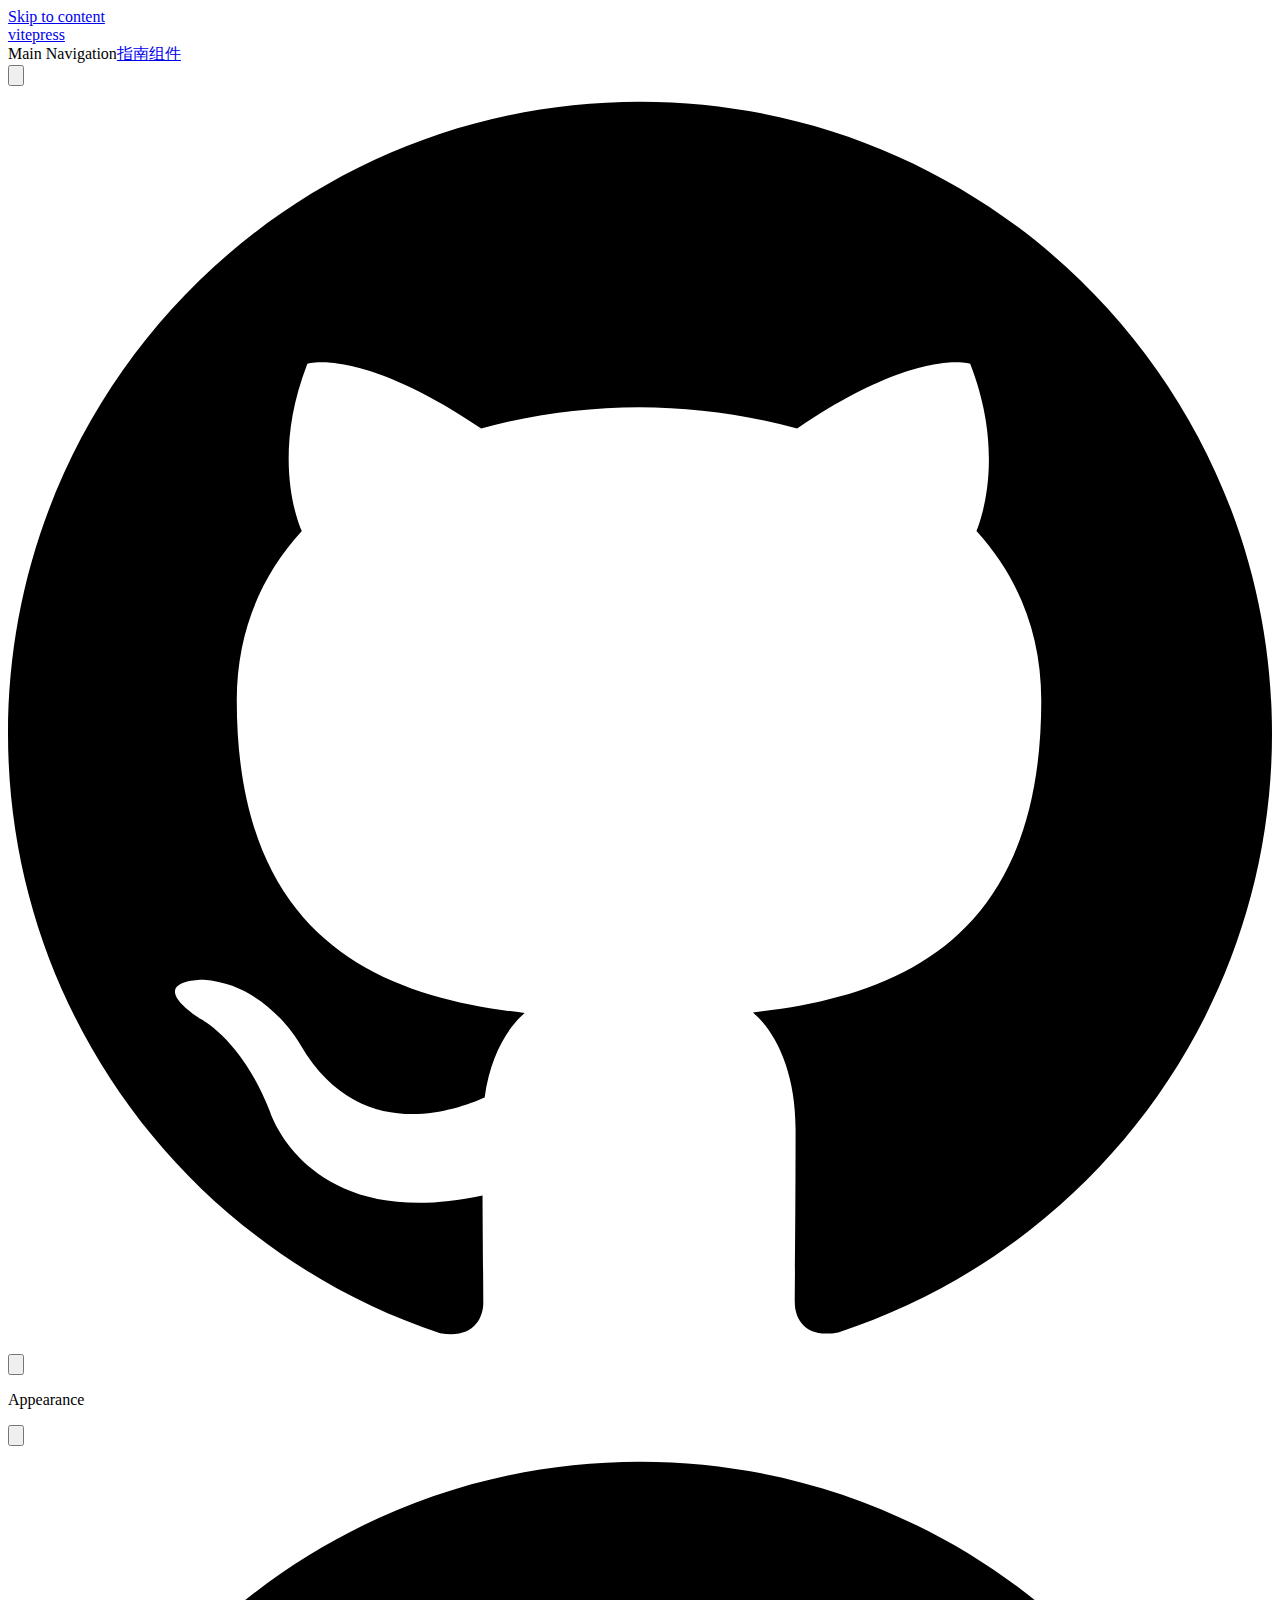
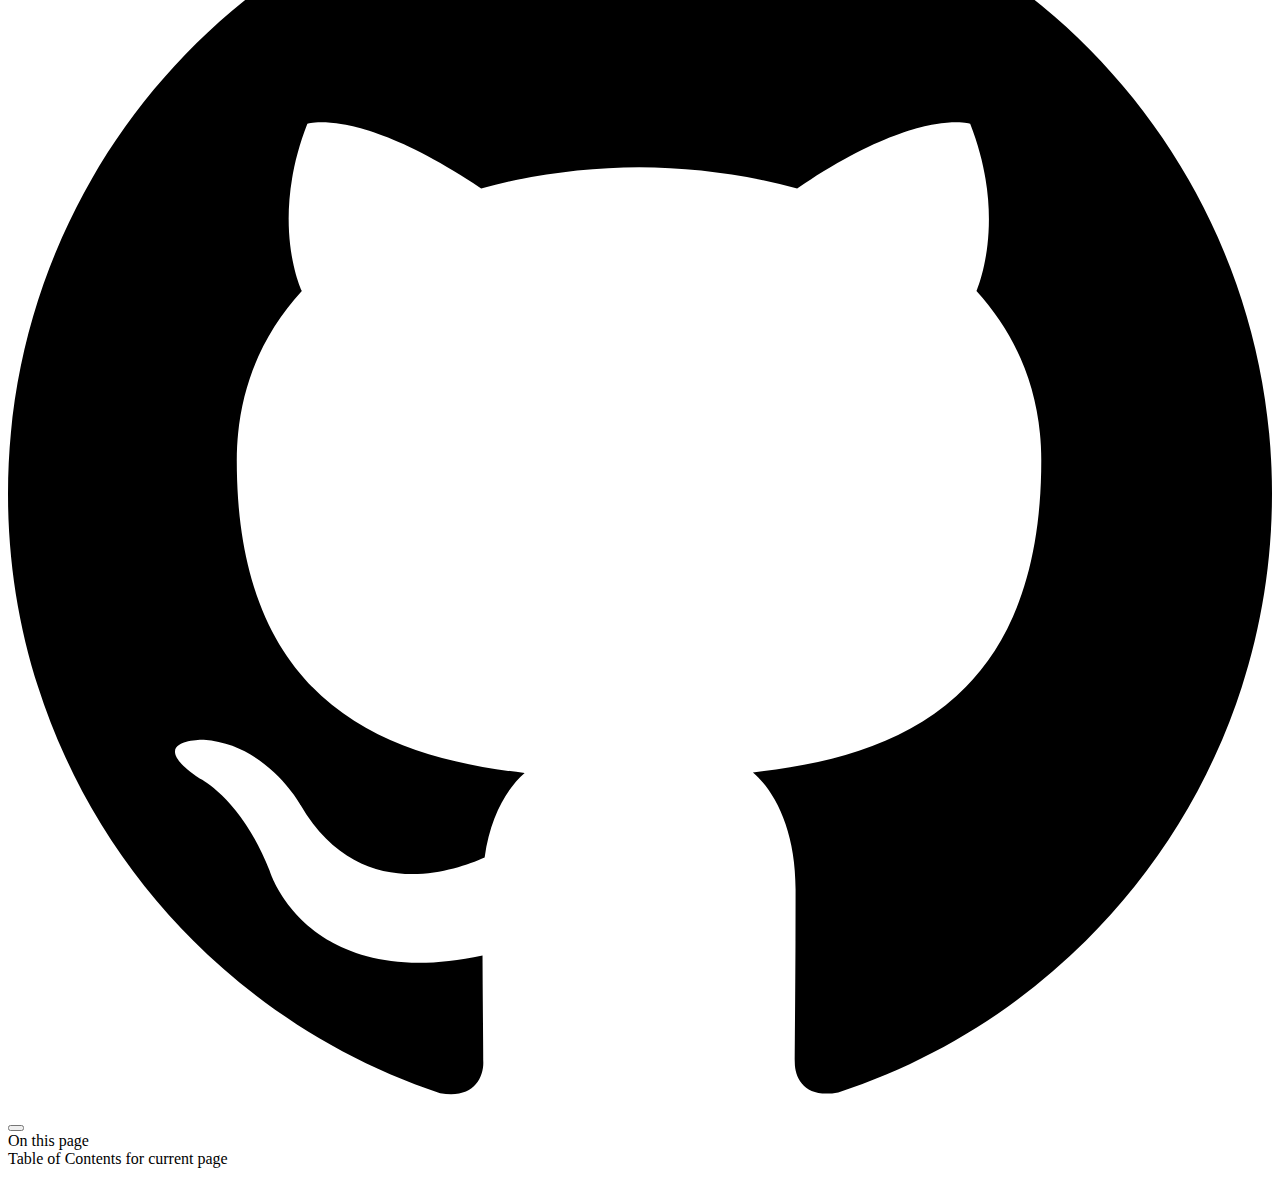
==== commit 7c5d0275: "更新base" ====
--- a/index.html
+++ b/index.html
@@ -5,18 +5,18 @@
     <meta name="viewport" content="width=device-width,initial-scale=1">
     <title>VitePress | VitePress</title>
     <meta name="description" content="A VitePress site">
-    <link rel="preload stylesheet" href="./assets/style.2e5a9add.css" as="style">
-    <script type="module" src="./assets/app.c2444204.js"></script>
-    <link rel="preload" href="./assets/inter-roman-latin.2ed14f66.woff2" as="font" type="font/woff2" crossorigin="">
-  <link rel="modulepreload" href="./assets/chunks/framework.ee96f0db.js">
-  <link rel="modulepreload" href="./assets/chunks/theme.b8ed7961.js">
-  <link rel="modulepreload" href="./assets/index.md.ffdad2a0.lean.js">
+    <link rel="preload stylesheet" href="/jan-easyest-v3-components/assets/style.5b246355.css" as="style">
+    <script type="module" src="/jan-easyest-v3-components/assets/app.fadcf3f3.js"></script>
+    <link rel="preload" href="/jan-easyest-v3-components/assets/inter-roman-latin.2ed14f66.woff2" as="font" type="font/woff2" crossorigin="">
+  <link rel="modulepreload" href="/jan-easyest-v3-components/assets/chunks/framework.cd69b660.js">
+  <link rel="modulepreload" href="/jan-easyest-v3-components/assets/chunks/theme.3eacdd42.js">
+  <link rel="modulepreload" href="/jan-easyest-v3-components/assets/index.md.92877093.lean.js">
   <script id="check-dark-light">(()=>{const e=localStorage.getItem("vitepress-theme-appearance")||"",a=window.matchMedia("(prefers-color-scheme: dark)").matches;(!e||e==="auto"?a:e==="dark")&&document.documentElement.classList.add("dark")})();</script>
   </head>
   <body>
-    <div id="app"><div class="Layout" data-v-1e6bf26d><!--[--><!--]--><!--[--><span tabindex="-1" data-v-38b341a5></span><a href="#VPContent" class="VPSkipLink visually-hidden" data-v-38b341a5> Skip to content </a><!--]--><!----><header class="VPNav" data-v-1e6bf26d data-v-ae73334c><div class="VPNavBar" data-v-ae73334c data-v-9e645b9d><div class="container" data-v-9e645b9d><div class="title" data-v-9e645b9d><div class="VPNavBarTitle" data-v-9e645b9d data-v-da77b0cc><a class="title" href="./" data-v-da77b0cc><!--[--><!--]--><!----><!--[-->vitepress<!--]--><!--[--><!--]--></a></div></div><div class="content" data-v-9e645b9d><div class="curtain" data-v-9e645b9d></div><div class="content-body" data-v-9e645b9d><!--[--><!--]--><div class="VPNavBarSearch search" style="--vp-meta-key:&#39;Meta&#39;;" data-v-9e645b9d><!----></div><nav aria-labelledby="main-nav-aria-label" class="VPNavBarMenu menu" data-v-9e645b9d data-v-303420e3><span id="main-nav-aria-label" class="visually-hidden" data-v-303420e3>Main Navigation</span><!--[--><!--[--><a class="VPLink link VPNavBarMenuLink" href="./guild/installation.html" tabindex="0" data-v-303420e3 data-v-f3575ba5><!--[-->指南<!--]--></a><!--]--><!--[--><a class="VPLink link VPNavBarMenuLink" href="./components/button/" tabindex="0" data-v-303420e3 data-v-f3575ba5><!--[-->组件<!--]--></a><!--]--><!--]--></nav><!----><div class="VPNavBarAppearance appearance" data-v-9e645b9d data-v-743cb8e9><button class="VPSwitch VPSwitchAppearance" type="button" role="switch" title="toggle dark mode" aria-checked="false" data-v-743cb8e9 data-v-7c6d67ab data-v-5b422b1e><span class="check" data-v-5b422b1e><span class="icon" data-v-5b422b1e><!--[--><svg xmlns="http://www.w3.org/2000/svg" aria-hidden="true" focusable="false" viewbox="0 0 24 24" class="sun" data-v-7c6d67ab><path d="M12,18c-3.3,0-6-2.7-6-6s2.7-6,6-6s6,2.7,6,6S15.3,18,12,18zM12,8c-2.2,0-4,1.8-4,4c0,2.2,1.8,4,4,4c2.2,0,4-1.8,4-4C16,9.8,14.2,8,12,8z"></path><path d="M12,4c-0.6,0-1-0.4-1-1V1c0-0.6,0.4-1,1-1s1,0.4,1,1v2C13,3.6,12.6,4,12,4z"></path><path d="M12,24c-0.6,0-1-0.4-1-1v-2c0-0.6,0.4-1,1-1s1,0.4,1,1v2C13,23.6,12.6,24,12,24z"></path><path d="M5.6,6.6c-0.3,0-0.5-0.1-0.7-0.3L3.5,4.9c-0.4-0.4-0.4-1,0-1.4s1-0.4,1.4,0l1.4,1.4c0.4,0.4,0.4,1,0,1.4C6.2,6.5,5.9,6.6,5.6,6.6z"></path><path d="M19.8,20.8c-0.3,0-0.5-0.1-0.7-0.3l-1.4-1.4c-0.4-0.4-0.4-1,0-1.4s1-0.4,1.4,0l1.4,1.4c0.4,0.4,0.4,1,0,1.4C20.3,20.7,20,20.8,19.8,20.8z"></path><path d="M3,13H1c-0.6,0-1-0.4-1-1s0.4-1,1-1h2c0.6,0,1,0.4,1,1S3.6,13,3,13z"></path><path d="M23,13h-2c-0.6,0-1-0.4-1-1s0.4-1,1-1h2c0.6,0,1,0.4,1,1S23.6,13,23,13z"></path><path d="M4.2,20.8c-0.3,0-0.5-0.1-0.7-0.3c-0.4-0.4-0.4-1,0-1.4l1.4-1.4c0.4-0.4,1-0.4,1.4,0s0.4,1,0,1.4l-1.4,1.4C4.7,20.7,4.5,20.8,4.2,20.8z"></path><path d="M18.4,6.6c-0.3,0-0.5-0.1-0.7-0.3c-0.4-0.4-0.4-1,0-1.4l1.4-1.4c0.4-0.4,1-0.4,1.4,0s0.4,1,0,1.4l-1.4,1.4C18.9,6.5,18.6,6.6,18.4,6.6z"></path></svg><svg xmlns="http://www.w3.org/2000/svg" aria-hidden="true" focusable="false" viewbox="0 0 24 24" class="moon" data-v-7c6d67ab><path d="M12.1,22c-0.3,0-0.6,0-0.9,0c-5.5-0.5-9.5-5.4-9-10.9c0.4-4.8,4.2-8.6,9-9c0.4,0,0.8,0.2,1,0.5c0.2,0.3,0.2,0.8-0.1,1.1c-2,2.7-1.4,6.4,1.3,8.4c2.1,1.6,5,1.6,7.1,0c0.3-0.2,0.7-0.3,1.1-0.1c0.3,0.2,0.5,0.6,0.5,1c-0.2,2.7-1.5,5.1-3.6,6.8C16.6,21.2,14.4,22,12.1,22zM9.3,4.4c-2.9,1-5,3.6-5.2,6.8c-0.4,4.4,2.8,8.3,7.2,8.7c2.1,0.2,4.2-0.4,5.8-1.8c1.1-0.9,1.9-2.1,2.4-3.4c-2.5,0.9-5.3,0.5-7.5-1.1C9.2,11.4,8.1,7.7,9.3,4.4z"></path></svg><!--]--></span></span></button></div><div class="VPSocialLinks VPNavBarSocialLinks social-links" data-v-9e645b9d data-v-ddefbe2a data-v-93d12c97><!--[--><a class="VPSocialLink" href="https://github.com/qddidi/easyest" aria-label="github" target="_blank" rel="noopener" data-v-93d12c97 data-v-6df1c435><svg role="img" viewBox="0 0 24 24" xmlns="http://www.w3.org/2000/svg"><title>GitHub</title><path d="M12 .297c-6.63 0-12 5.373-12 12 0 5.303 3.438 9.8 8.205 11.385.6.113.82-.258.82-.577 0-.285-.01-1.04-.015-2.04-3.338.724-4.042-1.61-4.042-1.61C4.422 18.07 3.633 17.7 3.633 17.7c-1.087-.744.084-.729.084-.729 1.205.084 1.838 1.236 1.838 1.236 1.07 1.835 2.809 1.305 3.495.998.108-.776.417-1.305.76-1.605-2.665-.3-5.466-1.332-5.466-5.93 0-1.31.465-2.38 1.235-3.22-.135-.303-.54-1.523.105-3.176 0 0 1.005-.322 3.3 1.23.96-.267 1.98-.399 3-.405 1.02.006 2.04.138 3 .405 2.28-1.552 3.285-1.23 3.285-1.23.645 1.653.24 2.873.12 3.176.765.84 1.23 1.91 1.23 3.22 0 4.61-2.805 5.625-5.475 5.92.42.36.81 1.096.81 2.22 0 1.606-.015 2.896-.015 3.286 0 .315.21.69.825.57C20.565 22.092 24 17.592 24 12.297c0-6.627-5.373-12-12-12"/></svg></a><!--]--></div><div class="VPFlyout VPNavBarExtra extra" data-v-9e645b9d data-v-5c5f045f data-v-e8a75904><button type="button" class="button" aria-haspopup="true" aria-expanded="false" aria-label="extra navigation" data-v-e8a75904><svg xmlns="http://www.w3.org/2000/svg" aria-hidden="true" focusable="false" viewbox="0 0 24 24" class="icon" data-v-e8a75904><circle cx="12" cy="12" r="2"></circle><circle cx="19" cy="12" r="2"></circle><circle cx="5" cy="12" r="2"></circle></svg></button><div class="menu" data-v-e8a75904><div class="VPMenu" data-v-e8a75904 data-v-69b8e207><!----><!--[--><!--[--><!----><div class="group" data-v-5c5f045f><div class="item appearance" data-v-5c5f045f><p class="label" data-v-5c5f045f>Appearance</p><div class="appearance-action" data-v-5c5f045f><button class="VPSwitch VPSwitchAppearance" type="button" role="switch" title="toggle dark mode" aria-checked="false" data-v-5c5f045f data-v-7c6d67ab data-v-5b422b1e><span class="check" data-v-5b422b1e><span class="icon" data-v-5b422b1e><!--[--><svg xmlns="http://www.w3.org/2000/svg" aria-hidden="true" focusable="false" viewbox="0 0 24 24" class="sun" data-v-7c6d67ab><path d="M12,18c-3.3,0-6-2.7-6-6s2.7-6,6-6s6,2.7,6,6S15.3,18,12,18zM12,8c-2.2,0-4,1.8-4,4c0,2.2,1.8,4,4,4c2.2,0,4-1.8,4-4C16,9.8,14.2,8,12,8z"></path><path d="M12,4c-0.6,0-1-0.4-1-1V1c0-0.6,0.4-1,1-1s1,0.4,1,1v2C13,3.6,12.6,4,12,4z"></path><path d="M12,24c-0.6,0-1-0.4-1-1v-2c0-0.6,0.4-1,1-1s1,0.4,1,1v2C13,23.6,12.6,24,12,24z"></path><path d="M5.6,6.6c-0.3,0-0.5-0.1-0.7-0.3L3.5,4.9c-0.4-0.4-0.4-1,0-1.4s1-0.4,1.4,0l1.4,1.4c0.4,0.4,0.4,1,0,1.4C6.2,6.5,5.9,6.6,5.6,6.6z"></path><path d="M19.8,20.8c-0.3,0-0.5-0.1-0.7-0.3l-1.4-1.4c-0.4-0.4-0.4-1,0-1.4s1-0.4,1.4,0l1.4,1.4c0.4,0.4,0.4,1,0,1.4C20.3,20.7,20,20.8,19.8,20.8z"></path><path d="M3,13H1c-0.6,0-1-0.4-1-1s0.4-1,1-1h2c0.6,0,1,0.4,1,1S3.6,13,3,13z"></path><path d="M23,13h-2c-0.6,0-1-0.4-1-1s0.4-1,1-1h2c0.6,0,1,0.4,1,1S23.6,13,23,13z"></path><path d="M4.2,20.8c-0.3,0-0.5-0.1-0.7-0.3c-0.4-0.4-0.4-1,0-1.4l1.4-1.4c0.4-0.4,1-0.4,1.4,0s0.4,1,0,1.4l-1.4,1.4C4.7,20.7,4.5,20.8,4.2,20.8z"></path><path d="M18.4,6.6c-0.3,0-0.5-0.1-0.7-0.3c-0.4-0.4-0.4-1,0-1.4l1.4-1.4c0.4-0.4,1-0.4,1.4,0s0.4,1,0,1.4l-1.4,1.4C18.9,6.5,18.6,6.6,18.4,6.6z"></path></svg><svg xmlns="http://www.w3.org/2000/svg" aria-hidden="true" focusable="false" viewbox="0 0 24 24" class="moon" data-v-7c6d67ab><path d="M12.1,22c-0.3,0-0.6,0-0.9,0c-5.5-0.5-9.5-5.4-9-10.9c0.4-4.8,4.2-8.6,9-9c0.4,0,0.8,0.2,1,0.5c0.2,0.3,0.2,0.8-0.1,1.1c-2,2.7-1.4,6.4,1.3,8.4c2.1,1.6,5,1.6,7.1,0c0.3-0.2,0.7-0.3,1.1-0.1c0.3,0.2,0.5,0.6,0.5,1c-0.2,2.7-1.5,5.1-3.6,6.8C16.6,21.2,14.4,22,12.1,22zM9.3,4.4c-2.9,1-5,3.6-5.2,6.8c-0.4,4.4,2.8,8.3,7.2,8.7c2.1,0.2,4.2-0.4,5.8-1.8c1.1-0.9,1.9-2.1,2.4-3.4c-2.5,0.9-5.3,0.5-7.5-1.1C9.2,11.4,8.1,7.7,9.3,4.4z"></path></svg><!--]--></span></span></button></div></div></div><div class="group" data-v-5c5f045f><div class="item social-links" data-v-5c5f045f><div class="VPSocialLinks social-links-list" data-v-5c5f045f data-v-93d12c97><!--[--><a class="VPSocialLink" href="https://github.com/qddidi/easyest" aria-label="github" target="_blank" rel="noopener" data-v-93d12c97 data-v-6df1c435><svg role="img" viewBox="0 0 24 24" xmlns="http://www.w3.org/2000/svg"><title>GitHub</title><path d="M12 .297c-6.63 0-12 5.373-12 12 0 5.303 3.438 9.8 8.205 11.385.6.113.82-.258.82-.577 0-.285-.01-1.04-.015-2.04-3.338.724-4.042-1.61-4.042-1.61C4.422 18.07 3.633 17.7 3.633 17.7c-1.087-.744.084-.729.084-.729 1.205.084 1.838 1.236 1.838 1.236 1.07 1.835 2.809 1.305 3.495.998.108-.776.417-1.305.76-1.605-2.665-.3-5.466-1.332-5.466-5.93 0-1.31.465-2.38 1.235-3.22-.135-.303-.54-1.523.105-3.176 0 0 1.005-.322 3.3 1.23.96-.267 1.98-.399 3-.405 1.02.006 2.04.138 3 .405 2.28-1.552 3.285-1.23 3.285-1.23.645 1.653.24 2.873.12 3.176.765.84 1.23 1.91 1.23 3.22 0 4.61-2.805 5.625-5.475 5.92.42.36.81 1.096.81 2.22 0 1.606-.015 2.896-.015 3.286 0 .315.21.69.825.57C20.565 22.092 24 17.592 24 12.297c0-6.627-5.373-12-12-12"/></svg></a><!--]--></div></div></div><!--]--><!--]--></div></div></div><!--[--><!--]--><button type="button" class="VPNavBarHamburger hamburger" aria-label="mobile navigation" aria-expanded="false" aria-controls="VPNavScreen" data-v-9e645b9d data-v-eebb7bb2><span class="container" data-v-eebb7bb2><span class="top" data-v-eebb7bb2></span><span class="middle" data-v-eebb7bb2></span><span class="bottom" data-v-eebb7bb2></span></span></button></div></div></div></div><!----></header><!----><!----><div class="VPContent" id="VPContent" data-v-1e6bf26d data-v-b0b9d9bc><div class="VPDoc has-aside" data-v-b0b9d9bc data-v-004f997a><!--[--><!--]--><div class="container" data-v-004f997a><div class="aside" data-v-004f997a><div class="aside-curtain" data-v-004f997a></div><div class="aside-container" data-v-004f997a><div class="aside-content" data-v-004f997a><div class="VPDocAside" data-v-004f997a data-v-bcae303e><!--[--><!--]--><!--[--><!--]--><div class="VPDocAsideOutline" data-v-bcae303e data-v-31fff4ac><div class="content" data-v-31fff4ac><div class="outline-marker" data-v-31fff4ac></div><div class="outline-title" data-v-31fff4ac>On this page</div><nav aria-labelledby="doc-outline-aria-label" data-v-31fff4ac><span class="visually-hidden" id="doc-outline-aria-label" data-v-31fff4ac> Table of Contents for current page </span><ul class="root" data-v-31fff4ac data-v-a61e6e62><!--[--><!--]--></ul></nav></div></div><!--[--><!--]--><div class="spacer" data-v-bcae303e></div><!--[--><!--]--><!----><!--[--><!--]--><!--[--><!--]--></div></div></div></div><div class="content" data-v-004f997a><div class="content-container" data-v-004f997a><!--[--><!--]--><!----><main class="main" data-v-004f997a><div style="position:relative;" class="vp-doc _index" data-v-004f997a><div></div></div></main><footer class="VPDocFooter" data-v-004f997a data-v-b1ff0359><!--[--><!--]--><!----><!----></footer><!--[--><!--]--></div></div></div><!--[--><!--]--></div></div><!----><!--[--><!--]--></div></div>
-    <script>__VP_HASH_MAP__ = JSON.parse("{\"guild_installation.md\":\"4888a996\",\"index.md\":\"ffdad2a0\",\"components_button_index.md\":\"a6e70569\"}")
-__VP_SITE_DATA__ = JSON.parse("{\"lang\":\"en-US\",\"dir\":\"ltr\",\"title\":\"VitePress\",\"description\":\"A VitePress site\",\"base\":\"./\",\"head\":[],\"appearance\":true,\"themeConfig\":{\"siteTitle\":\"vitepress\",\"nav\":[{\"text\":\"指南\",\"link\":\"/guild/installation\"},{\"text\":\"组件\",\"link\":\"/components/button/\"}],\"socialLinks\":[{\"icon\":\"github\",\"link\":\"https://github.com/qddidi/easyest\"}],\"sidebar\":{\"/guild/\":[{\"text\":\"基础\",\"items\":[{\"text\":\"安装\",\"link\":\"/guild/installation\"},{\"text\":\"快速开始\",\"link\":\"/guild/quickstart\"}]},{\"text\":\"进阶\",\"items\":[{\"text\":\"xx\",\"link\":\"/xx\"}]}],\"/components/\":[{\"text\":\"基础组件\",\"items\":[{\"text\":\"Button\",\"link\":\"/components/button\"}]}]}},\"locales\":{},\"scrollOffset\":90,\"cleanUrls\":false}")</script>
+    <div id="app"><div class="Layout" data-v-1e6bf26d><!--[--><!--]--><!--[--><span tabindex="-1" data-v-38b341a5></span><a href="#VPContent" class="VPSkipLink visually-hidden" data-v-38b341a5> Skip to content </a><!--]--><!----><header class="VPNav" data-v-1e6bf26d data-v-ae73334c><div class="VPNavBar" data-v-ae73334c data-v-9e645b9d><div class="container" data-v-9e645b9d><div class="title" data-v-9e645b9d><div class="VPNavBarTitle" data-v-9e645b9d data-v-da77b0cc><a class="title" href="/jan-easyest-v3-components/" data-v-da77b0cc><!--[--><!--]--><!----><!--[-->vitepress<!--]--><!--[--><!--]--></a></div></div><div class="content" data-v-9e645b9d><div class="curtain" data-v-9e645b9d></div><div class="content-body" data-v-9e645b9d><!--[--><!--]--><div class="VPNavBarSearch search" style="--vp-meta-key:&#39;Meta&#39;;" data-v-9e645b9d><!----></div><nav aria-labelledby="main-nav-aria-label" class="VPNavBarMenu menu" data-v-9e645b9d data-v-303420e3><span id="main-nav-aria-label" class="visually-hidden" data-v-303420e3>Main Navigation</span><!--[--><!--[--><a class="VPLink link VPNavBarMenuLink" href="/jan-easyest-v3-components/guild/installation.html" tabindex="0" data-v-303420e3 data-v-f3575ba5><!--[-->指南<!--]--></a><!--]--><!--[--><a class="VPLink link VPNavBarMenuLink" href="/jan-easyest-v3-components/components/button/" tabindex="0" data-v-303420e3 data-v-f3575ba5><!--[-->组件<!--]--></a><!--]--><!--]--></nav><!----><div class="VPNavBarAppearance appearance" data-v-9e645b9d data-v-743cb8e9><button class="VPSwitch VPSwitchAppearance" type="button" role="switch" title="toggle dark mode" aria-checked="false" data-v-743cb8e9 data-v-7c6d67ab data-v-5b422b1e><span class="check" data-v-5b422b1e><span class="icon" data-v-5b422b1e><!--[--><svg xmlns="http://www.w3.org/2000/svg" aria-hidden="true" focusable="false" viewbox="0 0 24 24" class="sun" data-v-7c6d67ab><path d="M12,18c-3.3,0-6-2.7-6-6s2.7-6,6-6s6,2.7,6,6S15.3,18,12,18zM12,8c-2.2,0-4,1.8-4,4c0,2.2,1.8,4,4,4c2.2,0,4-1.8,4-4C16,9.8,14.2,8,12,8z"></path><path d="M12,4c-0.6,0-1-0.4-1-1V1c0-0.6,0.4-1,1-1s1,0.4,1,1v2C13,3.6,12.6,4,12,4z"></path><path d="M12,24c-0.6,0-1-0.4-1-1v-2c0-0.6,0.4-1,1-1s1,0.4,1,1v2C13,23.6,12.6,24,12,24z"></path><path d="M5.6,6.6c-0.3,0-0.5-0.1-0.7-0.3L3.5,4.9c-0.4-0.4-0.4-1,0-1.4s1-0.4,1.4,0l1.4,1.4c0.4,0.4,0.4,1,0,1.4C6.2,6.5,5.9,6.6,5.6,6.6z"></path><path d="M19.8,20.8c-0.3,0-0.5-0.1-0.7-0.3l-1.4-1.4c-0.4-0.4-0.4-1,0-1.4s1-0.4,1.4,0l1.4,1.4c0.4,0.4,0.4,1,0,1.4C20.3,20.7,20,20.8,19.8,20.8z"></path><path d="M3,13H1c-0.6,0-1-0.4-1-1s0.4-1,1-1h2c0.6,0,1,0.4,1,1S3.6,13,3,13z"></path><path d="M23,13h-2c-0.6,0-1-0.4-1-1s0.4-1,1-1h2c0.6,0,1,0.4,1,1S23.6,13,23,13z"></path><path d="M4.2,20.8c-0.3,0-0.5-0.1-0.7-0.3c-0.4-0.4-0.4-1,0-1.4l1.4-1.4c0.4-0.4,1-0.4,1.4,0s0.4,1,0,1.4l-1.4,1.4C4.7,20.7,4.5,20.8,4.2,20.8z"></path><path d="M18.4,6.6c-0.3,0-0.5-0.1-0.7-0.3c-0.4-0.4-0.4-1,0-1.4l1.4-1.4c0.4-0.4,1-0.4,1.4,0s0.4,1,0,1.4l-1.4,1.4C18.9,6.5,18.6,6.6,18.4,6.6z"></path></svg><svg xmlns="http://www.w3.org/2000/svg" aria-hidden="true" focusable="false" viewbox="0 0 24 24" class="moon" data-v-7c6d67ab><path d="M12.1,22c-0.3,0-0.6,0-0.9,0c-5.5-0.5-9.5-5.4-9-10.9c0.4-4.8,4.2-8.6,9-9c0.4,0,0.8,0.2,1,0.5c0.2,0.3,0.2,0.8-0.1,1.1c-2,2.7-1.4,6.4,1.3,8.4c2.1,1.6,5,1.6,7.1,0c0.3-0.2,0.7-0.3,1.1-0.1c0.3,0.2,0.5,0.6,0.5,1c-0.2,2.7-1.5,5.1-3.6,6.8C16.6,21.2,14.4,22,12.1,22zM9.3,4.4c-2.9,1-5,3.6-5.2,6.8c-0.4,4.4,2.8,8.3,7.2,8.7c2.1,0.2,4.2-0.4,5.8-1.8c1.1-0.9,1.9-2.1,2.4-3.4c-2.5,0.9-5.3,0.5-7.5-1.1C9.2,11.4,8.1,7.7,9.3,4.4z"></path></svg><!--]--></span></span></button></div><div class="VPSocialLinks VPNavBarSocialLinks social-links" data-v-9e645b9d data-v-ddefbe2a data-v-93d12c97><!--[--><a class="VPSocialLink" href="https://github.com/qddidi/easyest" aria-label="github" target="_blank" rel="noopener" data-v-93d12c97 data-v-6df1c435><svg role="img" viewBox="0 0 24 24" xmlns="http://www.w3.org/2000/svg"><title>GitHub</title><path d="M12 .297c-6.63 0-12 5.373-12 12 0 5.303 3.438 9.8 8.205 11.385.6.113.82-.258.82-.577 0-.285-.01-1.04-.015-2.04-3.338.724-4.042-1.61-4.042-1.61C4.422 18.07 3.633 17.7 3.633 17.7c-1.087-.744.084-.729.084-.729 1.205.084 1.838 1.236 1.838 1.236 1.07 1.835 2.809 1.305 3.495.998.108-.776.417-1.305.76-1.605-2.665-.3-5.466-1.332-5.466-5.93 0-1.31.465-2.38 1.235-3.22-.135-.303-.54-1.523.105-3.176 0 0 1.005-.322 3.3 1.23.96-.267 1.98-.399 3-.405 1.02.006 2.04.138 3 .405 2.28-1.552 3.285-1.23 3.285-1.23.645 1.653.24 2.873.12 3.176.765.84 1.23 1.91 1.23 3.22 0 4.61-2.805 5.625-5.475 5.92.42.36.81 1.096.81 2.22 0 1.606-.015 2.896-.015 3.286 0 .315.21.69.825.57C20.565 22.092 24 17.592 24 12.297c0-6.627-5.373-12-12-12"/></svg></a><!--]--></div><div class="VPFlyout VPNavBarExtra extra" data-v-9e645b9d data-v-5c5f045f data-v-e8a75904><button type="button" class="button" aria-haspopup="true" aria-expanded="false" aria-label="extra navigation" data-v-e8a75904><svg xmlns="http://www.w3.org/2000/svg" aria-hidden="true" focusable="false" viewbox="0 0 24 24" class="icon" data-v-e8a75904><circle cx="12" cy="12" r="2"></circle><circle cx="19" cy="12" r="2"></circle><circle cx="5" cy="12" r="2"></circle></svg></button><div class="menu" data-v-e8a75904><div class="VPMenu" data-v-e8a75904 data-v-69b8e207><!----><!--[--><!--[--><!----><div class="group" data-v-5c5f045f><div class="item appearance" data-v-5c5f045f><p class="label" data-v-5c5f045f>Appearance</p><div class="appearance-action" data-v-5c5f045f><button class="VPSwitch VPSwitchAppearance" type="button" role="switch" title="toggle dark mode" aria-checked="false" data-v-5c5f045f data-v-7c6d67ab data-v-5b422b1e><span class="check" data-v-5b422b1e><span class="icon" data-v-5b422b1e><!--[--><svg xmlns="http://www.w3.org/2000/svg" aria-hidden="true" focusable="false" viewbox="0 0 24 24" class="sun" data-v-7c6d67ab><path d="M12,18c-3.3,0-6-2.7-6-6s2.7-6,6-6s6,2.7,6,6S15.3,18,12,18zM12,8c-2.2,0-4,1.8-4,4c0,2.2,1.8,4,4,4c2.2,0,4-1.8,4-4C16,9.8,14.2,8,12,8z"></path><path d="M12,4c-0.6,0-1-0.4-1-1V1c0-0.6,0.4-1,1-1s1,0.4,1,1v2C13,3.6,12.6,4,12,4z"></path><path d="M12,24c-0.6,0-1-0.4-1-1v-2c0-0.6,0.4-1,1-1s1,0.4,1,1v2C13,23.6,12.6,24,12,24z"></path><path d="M5.6,6.6c-0.3,0-0.5-0.1-0.7-0.3L3.5,4.9c-0.4-0.4-0.4-1,0-1.4s1-0.4,1.4,0l1.4,1.4c0.4,0.4,0.4,1,0,1.4C6.2,6.5,5.9,6.6,5.6,6.6z"></path><path d="M19.8,20.8c-0.3,0-0.5-0.1-0.7-0.3l-1.4-1.4c-0.4-0.4-0.4-1,0-1.4s1-0.4,1.4,0l1.4,1.4c0.4,0.4,0.4,1,0,1.4C20.3,20.7,20,20.8,19.8,20.8z"></path><path d="M3,13H1c-0.6,0-1-0.4-1-1s0.4-1,1-1h2c0.6,0,1,0.4,1,1S3.6,13,3,13z"></path><path d="M23,13h-2c-0.6,0-1-0.4-1-1s0.4-1,1-1h2c0.6,0,1,0.4,1,1S23.6,13,23,13z"></path><path d="M4.2,20.8c-0.3,0-0.5-0.1-0.7-0.3c-0.4-0.4-0.4-1,0-1.4l1.4-1.4c0.4-0.4,1-0.4,1.4,0s0.4,1,0,1.4l-1.4,1.4C4.7,20.7,4.5,20.8,4.2,20.8z"></path><path d="M18.4,6.6c-0.3,0-0.5-0.1-0.7-0.3c-0.4-0.4-0.4-1,0-1.4l1.4-1.4c0.4-0.4,1-0.4,1.4,0s0.4,1,0,1.4l-1.4,1.4C18.9,6.5,18.6,6.6,18.4,6.6z"></path></svg><svg xmlns="http://www.w3.org/2000/svg" aria-hidden="true" focusable="false" viewbox="0 0 24 24" class="moon" data-v-7c6d67ab><path d="M12.1,22c-0.3,0-0.6,0-0.9,0c-5.5-0.5-9.5-5.4-9-10.9c0.4-4.8,4.2-8.6,9-9c0.4,0,0.8,0.2,1,0.5c0.2,0.3,0.2,0.8-0.1,1.1c-2,2.7-1.4,6.4,1.3,8.4c2.1,1.6,5,1.6,7.1,0c0.3-0.2,0.7-0.3,1.1-0.1c0.3,0.2,0.5,0.6,0.5,1c-0.2,2.7-1.5,5.1-3.6,6.8C16.6,21.2,14.4,22,12.1,22zM9.3,4.4c-2.9,1-5,3.6-5.2,6.8c-0.4,4.4,2.8,8.3,7.2,8.7c2.1,0.2,4.2-0.4,5.8-1.8c1.1-0.9,1.9-2.1,2.4-3.4c-2.5,0.9-5.3,0.5-7.5-1.1C9.2,11.4,8.1,7.7,9.3,4.4z"></path></svg><!--]--></span></span></button></div></div></div><div class="group" data-v-5c5f045f><div class="item social-links" data-v-5c5f045f><div class="VPSocialLinks social-links-list" data-v-5c5f045f data-v-93d12c97><!--[--><a class="VPSocialLink" href="https://github.com/qddidi/easyest" aria-label="github" target="_blank" rel="noopener" data-v-93d12c97 data-v-6df1c435><svg role="img" viewBox="0 0 24 24" xmlns="http://www.w3.org/2000/svg"><title>GitHub</title><path d="M12 .297c-6.63 0-12 5.373-12 12 0 5.303 3.438 9.8 8.205 11.385.6.113.82-.258.82-.577 0-.285-.01-1.04-.015-2.04-3.338.724-4.042-1.61-4.042-1.61C4.422 18.07 3.633 17.7 3.633 17.7c-1.087-.744.084-.729.084-.729 1.205.084 1.838 1.236 1.838 1.236 1.07 1.835 2.809 1.305 3.495.998.108-.776.417-1.305.76-1.605-2.665-.3-5.466-1.332-5.466-5.93 0-1.31.465-2.38 1.235-3.22-.135-.303-.54-1.523.105-3.176 0 0 1.005-.322 3.3 1.23.96-.267 1.98-.399 3-.405 1.02.006 2.04.138 3 .405 2.28-1.552 3.285-1.23 3.285-1.23.645 1.653.24 2.873.12 3.176.765.84 1.23 1.91 1.23 3.22 0 4.61-2.805 5.625-5.475 5.92.42.36.81 1.096.81 2.22 0 1.606-.015 2.896-.015 3.286 0 .315.21.69.825.57C20.565 22.092 24 17.592 24 12.297c0-6.627-5.373-12-12-12"/></svg></a><!--]--></div></div></div><!--]--><!--]--></div></div></div><!--[--><!--]--><button type="button" class="VPNavBarHamburger hamburger" aria-label="mobile navigation" aria-expanded="false" aria-controls="VPNavScreen" data-v-9e645b9d data-v-eebb7bb2><span class="container" data-v-eebb7bb2><span class="top" data-v-eebb7bb2></span><span class="middle" data-v-eebb7bb2></span><span class="bottom" data-v-eebb7bb2></span></span></button></div></div></div></div><!----></header><!----><!----><div class="VPContent" id="VPContent" data-v-1e6bf26d data-v-b0b9d9bc><div class="VPDoc has-aside" data-v-b0b9d9bc data-v-004f997a><!--[--><!--]--><div class="container" data-v-004f997a><div class="aside" data-v-004f997a><div class="aside-curtain" data-v-004f997a></div><div class="aside-container" data-v-004f997a><div class="aside-content" data-v-004f997a><div class="VPDocAside" data-v-004f997a data-v-bcae303e><!--[--><!--]--><!--[--><!--]--><div class="VPDocAsideOutline" data-v-bcae303e data-v-31fff4ac><div class="content" data-v-31fff4ac><div class="outline-marker" data-v-31fff4ac></div><div class="outline-title" data-v-31fff4ac>On this page</div><nav aria-labelledby="doc-outline-aria-label" data-v-31fff4ac><span class="visually-hidden" id="doc-outline-aria-label" data-v-31fff4ac> Table of Contents for current page </span><ul class="root" data-v-31fff4ac data-v-a61e6e62><!--[--><!--]--></ul></nav></div></div><!--[--><!--]--><div class="spacer" data-v-bcae303e></div><!--[--><!--]--><!----><!--[--><!--]--><!--[--><!--]--></div></div></div></div><div class="content" data-v-004f997a><div class="content-container" data-v-004f997a><!--[--><!--]--><!----><main class="main" data-v-004f997a><div style="position:relative;" class="vp-doc _jan-easyest-v3-components_index" data-v-004f997a><div></div></div></main><footer class="VPDocFooter" data-v-004f997a data-v-b1ff0359><!--[--><!--]--><!----><!----></footer><!--[--><!--]--></div></div></div><!--[--><!--]--></div></div><!----><!--[--><!--]--></div></div>
+    <script>__VP_HASH_MAP__ = JSON.parse("{\"components_button_index.md\":\"bb9dc9e9\",\"guild_installation.md\":\"154d84a5\",\"index.md\":\"92877093\"}")
+__VP_SITE_DATA__ = JSON.parse("{\"lang\":\"en-US\",\"dir\":\"ltr\",\"title\":\"VitePress\",\"description\":\"A VitePress site\",\"base\":\"/jan-easyest-v3-components/\",\"head\":[],\"appearance\":true,\"themeConfig\":{\"siteTitle\":\"vitepress\",\"nav\":[{\"text\":\"指南\",\"link\":\"/guild/installation\"},{\"text\":\"组件\",\"link\":\"/components/button/\"}],\"socialLinks\":[{\"icon\":\"github\",\"link\":\"https://github.com/qddidi/easyest\"}],\"sidebar\":{\"/guild/\":[{\"text\":\"基础\",\"items\":[{\"text\":\"安装\",\"link\":\"/guild/installation\"},{\"text\":\"快速开始\",\"link\":\"/guild/quickstart\"}]},{\"text\":\"进阶\",\"items\":[{\"text\":\"xx\",\"link\":\"/xx\"}]}],\"/components/\":[{\"text\":\"基础组件\",\"items\":[{\"text\":\"Button\",\"link\":\"/components/button\"}]}]}},\"locales\":{},\"scrollOffset\":90,\"cleanUrls\":false}")</script>
     
   </body>
 </html>